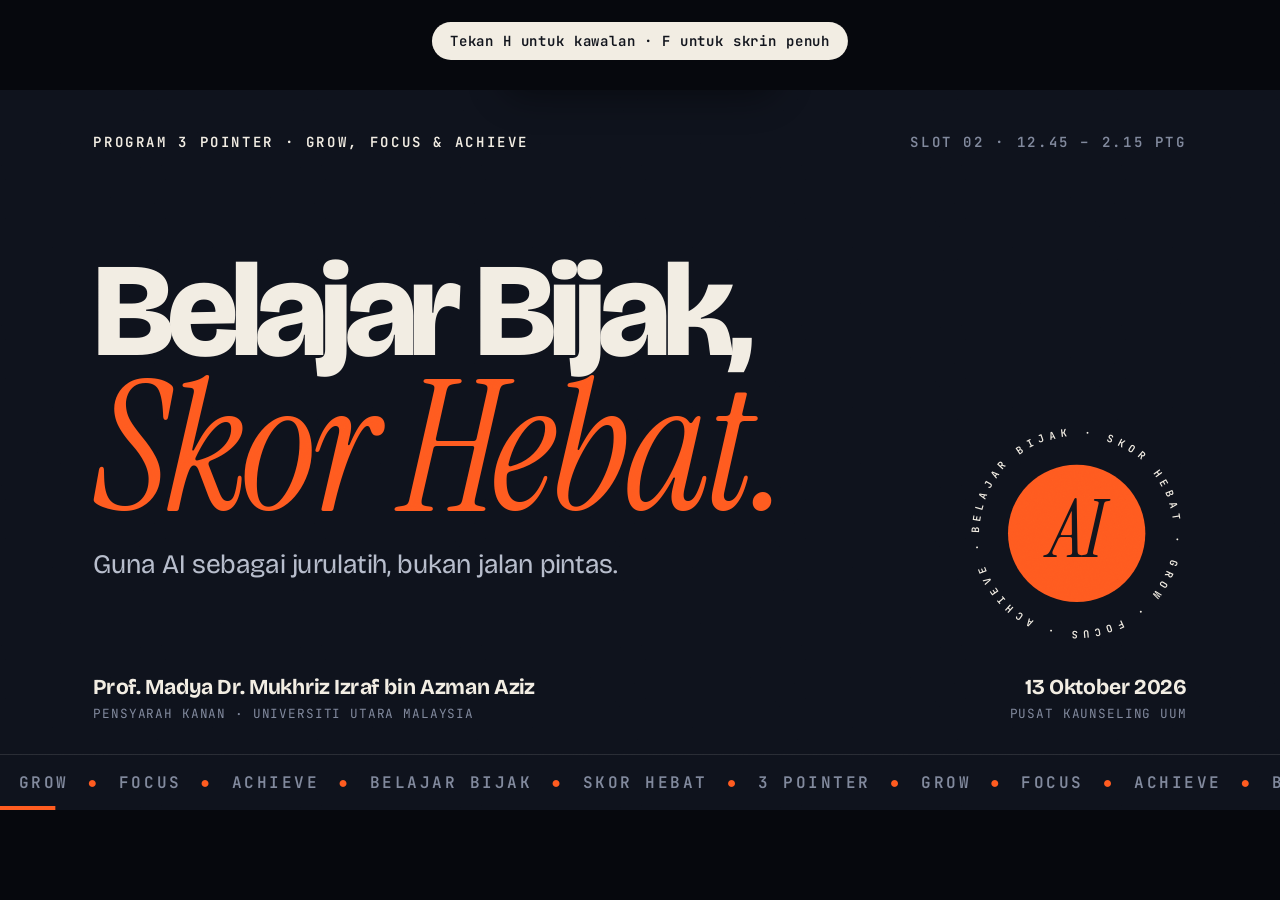
==== bersemuka/index.html @ 109730a4 "Add Slot 2 presentation: face-to-face and online versions Belajar Bijak, Skor Hebat! (Program 3 Poin" ====
<!doctype html>
<html lang="ms">
<head>
<meta charset="utf-8">
<meta name="viewport" content="width=device-width, initial-scale=1">
<meta name="robots" content="noindex, nofollow">
<title>Belajar Bijak, Skor Hebat!</title>
<link rel="stylesheet" href="fonts/fonts.css">
<link rel="stylesheet" href="app/style.css">
</head>
<body>

<div id="stage">

<!-- ============ 01 COVER ============ -->
<section class="slide dark cover" data-title="Belajar Bijak, Skor Hebat!" data-section="Pembuka" data-chrome="off">
  <div class="cover-top label rise" style="--i:0"><span>Program 3 Pointer · Grow, Focus &amp; Achieve</span><span>Slot 02 · 12.45 – 2.15 ptg</span></div>
  <h1 class="cover-title">
    <span class="l1 rise" style="--i:1">Belajar Bijak,</span>
    <span class="l2 rise" style="--i:2">Skor Hebat.</span>
  </h1>
  <p class="cover-sub rise" style="--i:3">Guna AI sebagai jurulatih, bukan jalan pintas.</p>
  <div class="badge rise" style="--i:4">
    <svg class="ring" viewBox="0 0 330 330" aria-hidden="true"><defs><path id="ringp" d="M165,165 m-146,0 a146,146 0 1,1 292,0 a146,146 0 1,1 -292,0"/></defs><text><textPath href="#ringp" textLength="905" lengthAdjust="spacing">BELAJAR BIJAK · SKOR HEBAT · GROW · FOCUS · ACHIEVE ·</textPath></text></svg>
    <div class="core"><span>AI</span></div>
  </div>
  <div class="cover-foot rise" style="--i:5">
    <div><b>Prof. Madya Dr. Mukhriz Izraf bin Azman Aziz</b><span>Pensyarah Kanan · Universiti Utara Malaysia</span></div>
    <div class="right"><b>13 Oktober 2026</b><span>Pusat Kaunseling UUM</span></div>
  </div>
  <div class="marquee"><div class="track">
    <span>GROW</span><span class="o">●</span><span>FOCUS</span><span class="o">●</span><span>ACHIEVE</span><span class="o">●</span><span>BELAJAR BIJAK</span><span class="o">●</span><span>SKOR HEBAT</span><span class="o">●</span><span>3 POINTER</span><span class="o">●</span>
    <span>GROW</span><span class="o">●</span><span>FOCUS</span><span class="o">●</span><span>ACHIEVE</span><span class="o">●</span><span>BELAJAR BIJAK</span><span class="o">●</span><span>SKOR HEBAT</span><span class="o">●</span><span>3 POINTER</span><span class="o">●</span>
  </div></div>
  <aside class="notes">[2 minit · 12.45] Salam dan selamat petang. Akui waktunya: "Saya tahu ini slot paling mengantuk selepas makan. Jadi ini bukan ceramah sehala. Anda akan undi, bangun, berbincang dan bertanding." Perkenalkan diri secara ringkas. Matlamat: keluar dari dewan dengan 5 strategi yang boleh digunakan malam ini juga untuk menuju 3 pointer. Bahagikan dewan kepada 4 zon pasukan sekarang (Kiri Depan, Kanan Depan, Kiri Belakang, Kanan Belakang) untuk kuiz di hujung sesi.</aside>
</section>

<!-- ============ 02 POLL ============ -->
<section class="slide signal poll" data-title="Undian: kekerapan guna AI" data-section="Pembuka" data-widget="poll">
  <div class="head rise" style="--i:0"><span class="label tag">Aktiviti 01 · Undian tangan</span><button class="btn" data-timer="120"><svg viewBox="0 0 24 24" fill="none" stroke="currentColor" stroke-width="2.2" stroke-linecap="round"><circle cx="12" cy="13" r="8"/><path d="M12 9v4l2.5 2.5M9 2h6"/></svg>2:00</button></div>
  <h2 class="h-m q rise" style="--i:1">Minggu lepas, berapa kerap anda guna AI untuk <em>belajar</em>?</h2>
  <div class="poll-rows">
    <button class="poll-row rise" style="--i:2"><span class="pl">A</span><span class="ptx">Tak pernah</span><span class="pbar"><i></i></span><span class="pc"><b>0</b><small>–</small></span></button>
    <button class="poll-row rise" style="--i:3"><span class="pl">B</span><span class="ptx">1 hingga 2 kali</span><span class="pbar"><i></i></span><span class="pc"><b>0</b><small>–</small></span></button>
    <button class="poll-row rise" style="--i:4"><span class="pl">C</span><span class="ptx">Hampir setiap hari</span><span class="pbar"><i></i></span><span class="pc"><b>0</b><small>–</small></span></button>
    <button class="poll-row rise" style="--i:5"><span class="pl">D</span><span class="ptx">Tak boleh hidup tanpanya</span><span class="pbar"><i></i></span><span class="pc"><b>0</b><small>–</small></span></button>
  </div>
  <div class="poll-foot rise" style="--i:6"><span class="label">Klik atau tekan 1–4 untuk kira · Shift = tolak · Jumlah <span class="poll-total">0</span></span><span class="label">Bangun jika jawapan anda C atau D</span></div>
  <aside class="notes">[4 minit] Tenaga selepas makan: minta semua yang jawab C atau D BANGUN dahulu. Kemudian minta angkat tangan untuk setiap pilihan; kira anggaran tangan dan tekan 1, 2, 3 atau 4 berulang kali (atau klik baris). Shift + nombor untuk tolak. Komen: "Majoriti kita sudah guna AI. Jadi soalannya bukan 'patut guna atau tidak', tetapi 'guna untuk apa dan bagaimana'." Jika ada yang jawab A: "Bagus, hari ini anda akan mula dengan cara yang betul."</aside>
</section>

<!-- ============ 03 WORD CLOUD ============ -->
<section class="slide dark" data-title="Awan kata: apa yang kita minta AI buat" data-section="Pembuka" data-widget="cloud">
  <div class="head rise" style="--i:0"><span class="label tag">Aktiviti 02 · Awan kata</span><button class="btn" data-timer="120"><svg viewBox="0 0 24 24" fill="none" stroke="currentColor" stroke-width="2.2" stroke-linecap="round"><circle cx="12" cy="13" r="8"/><path d="M12 9v4l2.5 2.5M9 2h6"/></svg>2:00</button></div>
  <h2 class="h-m rise" style="--i:1;margin-top:30px">Jujur sikit: apa yang paling kerap anda minta AI <em>buat</em>?</h2>
  <div class="cloud-wrap rise" style="--i:2">
    <div class="cloud"></div>
    <div class="cloud-bar">
      <input class="cloud-in" type="text" placeholder="Taip jawapan pelajar, tekan Enter…" autocomplete="off" spellcheck="false">
      <div class="chips"><button class="chip">siapkan assignment</button><button class="chip">terangkan konsep</button><button class="chip">ringkaskan nota</button><button class="chip">semak grammar</button><button class="chip">soalan latihan</button><button class="chip">terjemah</button><button class="chip">idea tajuk</button></div>
    </div>
  </div>
  <aside class="notes">[3 minit] Minta pelajar jerit jawapan, atau tanya 6 hingga 8 orang secara rawak (tekan W untuk pemilih kerusi rawak). Taip setiap jawapan dan tekan Enter; jawapan sama akan membesar. Klik butang cip untuk jawapan biasa. Bila awan sudah penuh, cari dua perkataan: satu "belajar" (terangkan konsep, soalan latihan) dan satu "jalan pintas" (siapkan assignment). Tanya: "Yang mana satu buat anda lebih pandai minggu depan?"</aside>
</section>

<!-- ============ 04 DILEMMA ============ -->
<section class="slide light" data-title="Dilema: tutor atau tongkat" data-section="Pembuka">
  <div class="dil">
    <div class="side rise" style="--i:0"><span class="label">AI boleh jadi</span><h2>Tutor peribadi <em>24 jam</em> anda</h2></div>
    <div class="dil-or rise" style="--i:1">atau</div>
    <div class="side right" data-step="1"><span class="label">…atau</span><h2>Tongkat yang <em>melemahkan</em> kaki anda</h2></div>
  </div>
  <div class="dil-foot" data-step="2"><p>Bezanya bukan pada alat. Bezanya pada <em>cara</em> anda menggunakannya.</p><span class="label dim">Tekan → </span></div>
  <aside class="notes">[2 minit] Baca kiri, berhenti, kemudian dedahkan kanan. Analogi: tongkat membantu orang yang cedera berjalan, tetapi orang sihat yang guna tongkat setiap hari akan lemah ototnya. AI sama: guna untuk membantu otak berfikir, bukan menggantikan otak. Dedahkan baris bawah: hari ini kita belajar cara guna AI yang membina otot otak.</aside>
</section>

<!-- ============ 05 ILLUSION ============ -->
<section class="slide light" data-title="Ilusi faham" data-section="Kenapa penting">
  <span class="label rise" style="--i:0;color:var(--signal-deep)">Kenapa ia penting</span>
  <h2 class="h-m rise" style="--i:1;margin-top:18px">Ilusi faham: <em>rasa</em> pandai, markah tak naik.</h2>
  <div class="ilu">
    <div class="chart rise" style="--i:2">
      <svg viewBox="0 0 980 500" aria-label="Ilustrasi konsep: rasa faham kekal tinggi, ingatan selepas membaca jatuh, ingatan selepas uji diri lebih kekal">
        <path d="M70,20 V430 H960" fill="none" stroke="#7E838F" stroke-width="2"/>
        <path d="M70,98 C300,79 620,89 950,84" fill="none" stroke="#D9450E" stroke-width="5" stroke-dasharray="16 12" stroke-linecap="round"/>
        <path class="draw" data-step="1" data-keep pathLength="1" d="M70,105 C190,295 420,375 950,404" fill="none" stroke="#12151D" stroke-width="7" stroke-linecap="round"/>
        <path class="draw" data-step="3" data-keep pathLength="1" d="M70,105 C260,170 560,204 950,218" fill="none" stroke="#3553E0" stroke-width="7" stroke-linecap="round"/>
      </svg>
      <span class="axis" style="left:86px;top:-4px">Tahap</span>
      <span class="axis" style="right:20px;top:446px">Masa selepas belajar →</span>
      <span class="cl" style="left:620px;top:38px;color:#D9450E">Rasa faham</span>
      <span class="cl" data-step="1" style="left:590px;top:296px;color:#12151D">Ingatan · baca jawapan sahaja</span>
      <span class="cl" data-step="3" style="left:640px;top:166px;color:#3553E0">Ingatan · uji diri</span>
      <span class="cap" style="top:446px;bottom:auto">Ilustrasi konsep, bukan data sebenar</span>
    </div>
    <div class="pts">
      <div class="pt" data-step="1"><span class="n">01</span><div><h3>Lancar bukan faham</h3><p>Jawapan AI yang lancar membuat otak rasa sudah faham, walhal ia tidak bekerja.</p></div></div>
      <div class="pt" data-step="2"><span class="n">02</span><div><h3>Usaha bina ingatan</h3><p>Kesukaran yang "baik" semasa belajar menguatkan ingatan jangka panjang. <i>Bjork &amp; Bjork, 2011</i></p></div></div>
      <div class="pt" data-step="3"><span class="n">03</span><div><h3>Uji diri menang</h3><p>Cuba mengingat semula lebih berkesan daripada membaca nota berulang kali. <i>Roediger &amp; Karpicke, 2006</i></p></div></div>
    </div>
  </div>
  <aside class="notes">[5 minit] Tanya: "Siapa pernah baca jawapan ChatGPT, rasa faham sangat, tapi bila exam terus blank?" Itulah ilusi faham. Garis putus-putus oren = rasa faham, kekal tinggi. Langkah 1: garis hitam = apa yang sebenarnya diingat bila kita hanya membaca, jatuh cepat. Langkah 2: Bjork menamakannya desirable difficulties: belajar yang sedikit susah itulah yang melekat. Langkah 3: garis biru = kajian testing effect oleh Roediger dan Karpicke; pelajar yang menguji diri mengingat lebih banyak dalam jangka panjang. Tekankan: graf ini ilustrasi konsep, bukan data. Mesej: AI paling berguna bila ia MEMAKSA anda berfikir.</aside>
</section>

<!-- ============ 06 SUBSTITUTE VS COACH ============ -->
<section class="slide sand" data-title="Pengganti atau jurulatih" data-section="Kenapa penting">
  <span class="label rise" style="--i:0;color:var(--signal-deep)">Dua cara guna alat yang sama</span>
  <h2 class="h-m rise" style="--i:1;margin-top:18px">Pengganti <em>atau</em> jurulatih?</h2>
  <div class="vs">
    <div class="vh rise" style="--i:2"></div>
    <div class="vh bad rise" style="--i:2"><svg viewBox="0 0 24 24" fill="none" stroke="currentColor" stroke-width="2.4" stroke-linecap="round"><circle cx="12" cy="12" r="9.5"/><path d="M8.5 8.5l7 7M15.5 8.5l-7 7"/></svg>AI sebagai pengganti</div>
    <div class="vh good-col rise" style="--i:3"><svg viewBox="0 0 24 24" fill="none" stroke="#D9450E" stroke-width="2.4" stroke-linecap="round" stroke-linejoin="round"><circle cx="12" cy="12" r="9.5"/><path d="M7.5 12.5l3 3 6-6.5"/></svg>AI sebagai jurulatih</div>

    <div class="sit" data-step="1">Assignment</div><div class="bad-c" data-step="1">Minta AI tulis esei, terus hantar</div><div class="good-c good-col" data-step="1">Tulis draf sendiri, minta AI kritik</div>
    <div class="sit" data-step="2">Konsep susah</div><div class="bad-c" data-step="2">Salin penerangan AI ke dalam nota</div><div class="good-c good-col" data-step="2">Terangkan semula dengan ayat sendiri</div>
    <div class="sit" data-step="3">Nota kuliah</div><div class="bad-c" data-step="3">Baca ringkasan AI sahaja</div><div class="good-c good-col" data-step="3">Ringkas sendiri, AI cari yang tertinggal</div>
    <div class="sit" data-step="4">Ulang kaji</div><div class="bad-c" data-step="4">Hafal jawapan contoh</div><div class="good-c good-col" data-step="4">Minta AI buat kuiz, kemudian uji diri</div>
    <div class="sit res" data-step="5">Hasil</div><div class="bad-c res" data-step="5">Siap cepat, lupa cepat</div><div class="good-c res" data-step="5"><span>Faham, ingat, <em>skor.</em></span></div>
  </div>
  <aside class="notes">[4 minit] Dedahkan baris demi baris. Tekankan: alat yang sama digunakan di kedua-dua belah; yang berbeza ialah SIAPA yang berfikir. Selepas baris Hasil, tanya: "Hari ini, anda lebih banyak di sebelah mana?" Minta angkat tangan kiri (pengganti) atau kanan (jurulatih). Bila ramai angkat kiri, jangan menghukum: "Tak apa, sebab itu kita ada di sini."</aside>
</section>

<!-- ============ 07 MYTHS ============ -->
<section class="slide signal" data-title="Betul atau salah" data-section="Kenapa penting">
  <div class="head rise" style="--i:0"><span class="label tag">Aktiviti 03 · Ibu jari ke atas atau ke bawah</span><span class="label dim">Klik kad atau tekan → untuk dedah</span></div>
  <h2 class="h-m rise" style="--i:1;margin-top:28px">Betul atau <em>salah?</em></h2>
  <div class="flips">
    <div class="flip rise" style="--i:2" data-step="1" data-keep><div class="flip-in">
      <div class="face front"><span class="label">Kenyataan 01</span><p class="st">"Jawapan AI sentiasa tepat."</p><span class="hint label">↻ Undi dulu</span></div>
      <div class="face back"><span class="label" style="color:var(--mist2)">Kenyataan 01</span><div><p class="verdict no">SALAH</p></div><p class="why">AI menjana teks ikut corak. Ia boleh "berhalusinasi", termasuk mereka tajuk jurnal yang tidak wujud.</p></div>
    </div></div>
    <div class="flip rise" style="--i:3" data-step="2" data-keep><div class="flip-in">
      <div class="face front"><span class="label">Kenyataan 02</span><p class="st">"Guna AI dalam assignment sama dengan menipu."</p><span class="hint label">↻ Undi dulu</span></div>
      <div class="face back"><span class="label" style="color:var(--mist2)">Kenyataan 02</span><div><p class="verdict dep">BERGANTUNG</p></div><p class="why">Ikut polisi kursus dan pensyarah. Ada yang benarkan untuk sumbang saran, ada yang larang sepenuhnya.</p></div>
    </div></div>
    <div class="flip rise" style="--i:4" data-step="3" data-keep><div class="flip-in">
      <div class="face front"><span class="label">Kenyataan 03</span><p class="st">"AI boleh bantu saya belajar lebih cepat."</p><span class="hint label">↻ Undi dulu</span></div>
      <div class="face back"><span class="label" style="color:var(--mist2)">Kenyataan 03</span><div><p class="verdict yes">BETUL</p></div><p class="why">Dengan satu syarat: anda yang masih buat kerja berfikir. Itulah kerangka BIJAK.</p></div>
    </div></div>
  </div>
  <aside class="notes">[5 minit] Untuk setiap kad: baca kenyataan, minta semua tunjuk ibu jari ke atas (betul) atau ke bawah (salah), kemudian tekan → atau klik kad untuk terbalikkan. 1) SALAH: AI boleh mereka fakta dan rujukan. 2) BERGANTUNG: baca garis panduan kursus; tak pasti, tanya pensyarah. 3) BETUL dengan syarat: anda masih yang berfikir. Kad ketiga menjadi jambatan ke kerangka BIJAK.</aside>
</section>

<!-- ============ 08 BIJAK ============ -->
<section class="slide dark" data-title="Kerangka BIJAK" data-section="Kerangka BIJAK">
  <span class="label rise" style="--i:0;color:var(--signal)">Kerangka · 5 strategi</span>
  <h2 class="h-m rise" style="--i:1;margin-top:18px">Lima strategi <em>BIJAK</em> guna AI untuk belajar.</h2>
  <div class="bj">
    <button class="bj-col rise" style="--i:2" data-goto="b"><span class="bj-n">01</span><span class="bj-l">B</span><span class="bj-name">Bina Faham</span><span class="bj-d">AI terangkan, anda terangkan semula</span></button>
    <button class="bj-col rise" style="--i:3" data-goto="i"><span class="bj-n">02</span><span class="bj-l">I</span><span class="bj-name">Imbas Kembali</span><span class="bj-d">AI uji anda dengan soalan dan kad imbas</span></button>
    <button class="bj-col rise" style="--i:4" data-goto="j"><span class="bj-n">03</span><span class="bj-l">J</span><span class="bj-name">Jadual &amp; Fokus</span><span class="bj-d">AI bantu rancang masa ulang kaji</span></button>
    <button class="bj-col rise" style="--i:5" data-goto="a"><span class="bj-n">04</span><span class="bj-l">A</span><span class="bj-name">Analisis &amp; Semak</span><span class="bj-d">AI jadi pengkritik, anda jadi penulis</span></button>
    <button class="bj-col rise" style="--i:6" data-goto="k"><span class="bj-n">05</span><span class="bj-l">K</span><span class="bj-name">Kekal Jujur</span><span class="bj-d">Integriti, privasi dan semak fakta</span></button>
  </div>
  <aside class="notes">[2 minit] Ini peta untuk 25 minit seterusnya. Minta dewan sebut kuat-kuat bersama: "B, I, J, A, K!" Setiap huruf ada satu prompt contoh yang boleh terus disalin dan satu aktiviti "cuba sekarang". Galakkan mereka ambil gambar slaid prompt. Klik mana-mana huruf untuk lompat terus ke strategi itu.</aside>
</section>

<!-- ============ 09 B ============ -->
<section class="slide light" id="b" data-title="B · Bina Faham" data-section="Kerangka BIJAK">
  <div class="strat">
    <div class="left">
      <span class="label rise" style="--i:0;color:var(--signal-deep)">Strategi 01 / 05</span>
      <div class="giant rise" style="--i:1">B</div>
      <div class="dots rise" style="--i:2"><span class="on">B</span><span>I</span><span>J</span><span>A</span><span>K</span></div>
    </div>
    <div class="right">
      <h2 class="rise" style="--i:2">Bina faham dengan teknik <em>Feynman</em>.</h2>
      <p class="lead rise" style="--i:3">Jangan berhenti pada penerangan AI. Terangkan semula dengan ayat sendiri, kemudian biar AI cari lubang dalam kefahaman anda.</p>
      <div class="prompt rise" style="--i:4">
        <div class="prompt-head"><span class="label">Prompt contoh</span><button class="btn copy"><svg viewBox="0 0 24 24" fill="none" stroke="currentColor" stroke-width="2"><rect x="8" y="8" width="12" height="12" rx="2"/><path d="M16 8V5a1 1 0 0 0-1-1H5a1 1 0 0 0-1 1v10a1 1 0 0 0 1 1h3"/></svg>Salin</button></div>
        <p class="prompt-text">Terangkan konsep <mark>[keanjalan harga]</mark> seperti saya pelajar tahun satu. Guna satu contoh dari kehidupan pelajar universiti. Kemudian tanya saya 3 soalan untuk semak kefahaman. Jangan beri jawapan sehingga saya cuba dahulu.</p>
      </div>
      <div class="try rise" style="--i:5"><span class="label">Cuba sekarang</span><p>Terangkan topik paling susah semester ini kepada rakan sebelah dalam 60 saat.</p><button class="btn" data-timer="60"><svg viewBox="0 0 24 24" fill="none" stroke="currentColor" stroke-width="2.2" stroke-linecap="round"><circle cx="12" cy="13" r="8"/><path d="M12 9v4l2.5 2.5M9 2h6"/></svg>1:00</button></div>
    </div>
  </div>
  <aside class="notes">[5 minit] Richard Feynman, ahli fizik pemenang Nobel, terkenal kerana boleh menerangkan idea sukar dengan bahasa mudah. Prinsipnya: jika anda tak boleh terangkan dengan mudah, anda belum faham. Perhatikan ayat terakhir prompt: "Jangan beri jawapan sehingga saya cuba dahulu." Ayat inilah yang menukar AI daripada pemberi jawapan kepada jurulatih. Aktiviti: tekan butang 1:00, setiap orang terangkan kepada rakan, kemudian tukar (tekan sekali lagi). Tanya seorang dua: "Bahagian mana anda tersekat?" Itulah bahagian yang perlu dibawa kepada AI.</aside>
</section>

<!-- ============ 10 I ============ -->
<section class="slide light" id="i" data-title="I · Imbas Kembali" data-section="Kerangka BIJAK">
  <div class="strat">
    <div class="left">
      <span class="label rise" style="--i:0;color:var(--signal-deep)">Strategi 02 / 05</span>
      <div class="giant rise" style="--i:1;padding-left:40px">I</div>
      <div class="dots rise" style="--i:2"><span>B</span><span class="on">I</span><span>J</span><span>A</span><span>K</span></div>
    </div>
    <div class="right">
      <h2 class="rise" style="--i:2">Uji diri, jangan sekadar <em>baca semula</em>.</h2>
      <p class="lead rise" style="--i:3">Mengingat semula menguatkan ingatan lebih daripada membaca berulang kali. Jadikan AI mesin soalan peribadi anda.</p>
      <div class="prompt rise" style="--i:4">
        <div class="prompt-head"><span class="label">Prompt contoh</span><button class="btn copy"><svg viewBox="0 0 24 24" fill="none" stroke="currentColor" stroke-width="2"><rect x="8" y="8" width="12" height="12" rx="2"/><path d="M16 8V5a1 1 0 0 0-1-1H5a1 1 0 0 0-1 1v10a1 1 0 0 0 1 1h3"/></svg>Salin</button></div>
        <p class="prompt-text">Berdasarkan nota kuliah saya di bawah, bina 10 soalan: 5 aneka pilihan, 3 jawapan pendek dan 2 soalan aplikasi. Tanya satu demi satu. Tunggu jawapan saya, kemudian beri maklum balas. <mark>[tampal nota]</mark></p>
      </div>
      <div class="try rise" style="--i:5"><span class="label">Cuba malam ini</span><p>Tukar nota kuliah minggu ini kepada 10 kad imbas. Uji diri esok, bukan malam ini.</p><span></span></div>
    </div>
  </div>
  <aside class="notes">[5 minit] Kembali kepada testing effect tadi. Kebanyakan pelajar ulang kaji dengan membaca dan highlight; rasa produktif tetapi kurang berkesan. Kuncinya "tanya satu demi satu, tunggu jawapan saya": jika semua soalan dan jawapan keluar sekali gus, pelajar akan terus baca jawapan. Tambahan: minta AI fokus semula pada soalan yang anda salah, dan ulang kuiz yang sama selepas 3 hari. NotebookLM atau Quizlet juga boleh menjana kad imbas daripada nota sendiri.</aside>
</section>

<!-- ============ 11 J ============ -->
<section class="slide light" id="j" data-title="J · Jadual & Fokus" data-section="Kerangka BIJAK">
  <div class="strat">
    <div class="left">
      <span class="label rise" style="--i:0;color:var(--signal-deep)">Strategi 03 / 05</span>
      <div class="giant rise" style="--i:1">J</div>
      <div class="dots rise" style="--i:2"><span>B</span><span>I</span><span class="on">J</span><span>A</span><span>K</span></div>
    </div>
    <div class="right">
      <h2 class="rise" style="--i:2">Rancang ulang kaji <em>berjarak</em>.</h2>
      <p class="lead rise" style="--i:3">Sedikit tetapi kerap mengalahkan "study last minute". AI boleh menyusun jadual yang realistik untuk anda.</p>
      <div class="prompt rise" style="--i:4">
        <div class="prompt-head"><span class="label">Prompt contoh</span><button class="btn copy"><svg viewBox="0 0 24 24" fill="none" stroke="currentColor" stroke-width="2"><rect x="8" y="8" width="12" height="12" rx="2"/><path d="M16 8V5a1 1 0 0 0-1-1H5a1 1 0 0 0-1 1v10a1 1 0 0 0 1 1h3"/></svg>Salin</button></div>
        <p class="prompt-text">Saya ada 4 subjek: <mark>[A, B, C, D]</mark>. Peperiksaan akhir bermula <mark>[tarikh]</mark>. Saya boleh belajar 3 jam sehari kecuali Jumaat. Bina jadual ulang kaji berjarak dengan sesi 25 minit. Beri lebih masa kepada subjek paling lemah saya: <mark>[B]</mark>.</p>
      </div>
      <div class="try rise" style="--i:5"><span class="label">Mod fokus</span><p>Telefon jauh. 25 minit kerja, 5 minit rehat. AI merancang, anda yang bertindak.</p><span></span></div>
    </div>
  </div>
  <aside class="notes">[4 minit] Kaitkan dengan tema program: FOCUS. Spaced repetition: ulang topik yang sama pada selang yang makin panjang (hari 1, hari 3, hari 7). Teknik Pomodoro: 25 minit fokus penuh, 5 minit rehat. Amaran: jadual cantik daripada AI tak bermakna apa-apa jika tidak diikuti. Minta pelajar fikir satu "pencuri fokus" terbesar mereka (TikTok, Instagram, game) dan cara menjauhkannya. Sebut bahawa Slot 3 akan pergi lebih dalam tentang persediaan peperiksaan akhir.</aside>
</section>

<!-- ============ 12 A ============ -->
<section class="slide light" id="a" data-title="A · Analisis & Semak" data-section="Kerangka BIJAK">
  <div class="strat">
    <div class="left">
      <span class="label rise" style="--i:0;color:var(--signal-deep)">Strategi 04 / 05</span>
      <div class="giant rise" style="--i:1">A</div>
      <div class="dots rise" style="--i:2"><span>B</span><span>I</span><span>J</span><span class="on">A</span><span>K</span></div>
    </div>
    <div class="right">
      <h2 class="rise" style="--i:2">AI sebagai pengkritik, <em>bukan</em> penulis.</h2>
      <p class="lead rise" style="--i:3">Tulis draf sendiri dahulu. Kemudian minta AI menilai hujah, struktur dan bahasa berdasarkan rubrik pensyarah.</p>
      <div class="prompt rise" style="--i:4">
        <div class="prompt-head"><span class="label">Prompt contoh</span><button class="btn copy"><svg viewBox="0 0 24 24" fill="none" stroke="currentColor" stroke-width="2"><rect x="8" y="8" width="12" height="12" rx="2"/><path d="M16 8V5a1 1 0 0 0-1-1H5a1 1 0 0 0-1 1v10a1 1 0 0 0 1 1h3"/></svg>Salin</button></div>
        <p class="prompt-text">Anda pensyarah yang tegas. Nilai draf perenggan saya berdasarkan rubrik ini: <mark>[tampal rubrik]</mark>. Senaraikan 3 kelemahan utama dan cara memperbaikinya. Jangan tulis semula perenggan saya.</p>
      </div>
      <div class="try rise" style="--i:5"><span class="label">Wajib</span><p>Semak setiap fakta dan rujukan dengan sumber asal: buku teks, jurnal, pangkalan data perpustakaan.</p><span></span></div>
    </div>
  </div>
  <aside class="notes">[5 minit] Strategi paling berkuasa untuk assignment. Draf pertama mesti datang dari otak anda; itulah yang dinilai pensyarah. AI kemudian menjadi "pensyarah percubaan" sebelum hantar. Perhatikan "Jangan tulis semula perenggan saya": anda yang membaiki, jadi anda yang belajar. Bahagian wajib: AI kerap mereka rujukan yang kelihatan sah tetapi tidak wujud. Semak di Google Scholar atau pangkalan data perpustakaan universiti. Tak jumpa? Jangan guna.</aside>
</section>

<!-- ============ 13 K ============ -->
<section class="slide light" id="k" data-title="K · Kekal Jujur" data-section="Kerangka BIJAK">
  <div class="strat">
    <div class="left">
      <span class="label rise" style="--i:0;color:var(--signal-deep)">Strategi 05 / 05</span>
      <div class="giant rise" style="--i:1">K</div>
      <div class="dots rise" style="--i:2"><span>B</span><span>I</span><span>J</span><span>A</span><span class="on">K</span></div>
    </div>
    <div class="right">
      <h2 class="rise" style="--i:2">Integriti dahulu, <em>markah</em> kemudian.</h2>
      <p class="lead rise" style="--i:3">Ikut garis panduan AI setiap kursus. Jika dibenarkan, isytiharkan cara anda menggunakannya. Hasil akhir mesti hasil fikiran anda.</p>
      <div class="prompt rise" style="--i:4">
        <div class="prompt-head"><span class="label">Contoh pengisytiharan</span><button class="btn copy"><svg viewBox="0 0 24 24" fill="none" stroke="currentColor" stroke-width="2"><rect x="8" y="8" width="12" height="12" rx="2"/><path d="M16 8V5a1 1 0 0 0-1-1H5a1 1 0 0 0-1 1v10a1 1 0 0 0 1 1h3"/></svg>Salin</button></div>
        <p class="prompt-text">Saya menggunakan <mark>[nama alat AI]</mark> untuk menjana soalan latihan dan menyemak tatabahasa. Semua idea, analisis dan hujah dalam tugasan ini adalah hasil kerja saya sendiri.</p>
      </div>
      <div class="try rise" style="--i:5"><span class="label">Jangan</span><p>Muat naik data peribadi atau sulit. Hantar rujukan yang anda belum baca sendiri.</p><span></span></div>
    </div>
  </div>
  <aside class="notes">[4 minit] Nada: melindungi, bukan menakutkan. Salah guna AI boleh membawa markah sifar atau tindakan tatatertib, yang menjatuhkan CGPA lebih teruk daripada markah rendah. [Sebut garis panduan AI rasmi universiti jika ada, atau minta pelajar semak dengan fakulti masing-masing.] Jangan tampal nombor matrik, IC, data responden kajian atau soalan peperiksaan ke dalam alat AI awam. Rujukan palsu mudah dikesan pensyarah.</aside>
</section>

<!-- ============ 14 RECIPE ============ -->
<section class="slide dark" data-title="Resipi prompt" data-section="Kemahiran prompt" data-widget="recipe">
  <span class="label rise" style="--i:0;color:var(--signal)">Kemahiran prompt · tekan → untuk bina</span>
  <h2 class="h-m rise" style="--i:1;margin-top:18px">Resipi prompt: <em>4 bahan</em> wajib.</h2>
  <div class="rcp">
    <div class="ings rise" style="--i:2">
      <div class="ing c-signal" data-step="1" data-keep><span class="dot">1</span><div><h3>Peranan</h3><p>Siapa AI?</p></div></div>
      <div class="ing c-sun" data-step="2" data-keep><span class="dot">2</span><div><h3>Tugas</h3><p>Apa yang perlu dibuat?</p></div></div>
      <div class="ing c-blue" data-step="3" data-keep><span class="dot">3</span><div><h3>Konteks</h3><p>Siapa anda, apa tahap anda?</p></div></div>
      <div class="ing c-mint" data-step="4" data-keep><span class="dot">4</span><div><h3>Format</h3><p>Bagaimana rupa jawapan?</p></div></div>
      <div class="ing" style="--c:var(--paper)" data-step="5" data-keep><span class="dot">+</span><div><h3>Ayat ajaib</h3><p>Biar AI tanya anda dahulu</p></div></div>
    </div>
    <div class="rcp-card rise" style="--i:3">
      <span class="label">Sebelum</span>
      <p class="before">terangkan ujian-t</p>
      <span class="label">Selepas</span>
      <p class="after"><span class="ph">Prompt yang mantap akan terbina di sini…</span><span class="seg c-signal" data-step="1" data-keep>Anda tutor statistik yang sabar. </span><span class="seg c-sun" data-step="2" data-keep>Terangkan ujian-t dan beri 3 soalan latihan. </span><span class="seg c-blue" data-step="3" data-keep>Saya pelajar tahun 2 yang lemah dalam matematik. </span><span class="seg c-mint" data-step="4" data-keep>Guna jadual ringkas dan contoh langkah demi langkah. </span><span class="seg" style="--c:var(--paper)" data-step="5" data-keep>Tanya saya soalan dahulu jika maklumat tidak cukup.</span></p>
      <div class="meter-row"><span class="label">Kualiti</span><div class="meter"><i></i></div><span class="meter-label">Lemah</span></div>
    </div>
  </div>
  <aside class="notes">[4 minit] Mula dengan prompt "Sebelum": terangkan ujian-t. Tanya: "Jawapan macam mana yang anda jangka?" (umum, panjang, tak kena tahap). Tekan → untuk tambah setiap bahan; meter kualiti naik. Bila lengkap, baca seluruh prompt kuat-kuat supaya dewan dengar perbezaannya. Ayat ajaib membuat AI menemu bual anda dahulu, jadi jawapannya lebih tepat. Terus ke Prompt Battle.</aside>
</section>

<!-- ============ 15 BATTLE ============ -->
<section class="slide signal" data-title="Prompt Battle" data-section="Kemahiran prompt">
  <div class="head rise" style="--i:0"><span class="label tag">Aktiviti 04 · Berpasangan</span><button class="btn" data-timer="180"><svg viewBox="0 0 24 24" fill="none" stroke="currentColor" stroke-width="2.2" stroke-linecap="round"><circle cx="12" cy="13" r="8"/><path d="M12 9v4l2.5 2.5M9 2h6"/></svg>3:00</button></div>
  <div class="bt">
    <div class="left">
      <h2 class="h-l rise" style="--i:1">Prompt <em>Battle!</em></h2>
      <div class="weak rise" style="--i:2"><span class="label">Prompt asal</span><p>buat esei pasal inflasi</p></div>
      <p class="body-l rise" style="--i:3">Tulis semula guna resipi <b>Peranan + Tugas + Konteks + Format</b> supaya AI membantu anda <b>belajar</b>, bukan menulis untuk anda.</p>
      <div class="rules rise" style="--i:4"><span>3 minit</span><span>Berpasangan</span><span>3 pasangan terbaik ke depan</span></div>
    </div>
    <div class="right">
      <div class="model-ghost rise" style="--i:3"><span class="label">Contoh jawapan<br>didedahkan selepas masa tamat</span></div>
      <div class="model" data-step="1">
        <span class="label">Contoh jawapan</span>
        <p>Anda tutor ekonomi. Saya pelajar tahun 1 yang perlu menulis esei 1,000 patah perkataan tentang punca inflasi di Malaysia. Bantu saya bina rangka hujah melalui soalan panduan. <mark>Jangan tulis esei untuk saya.</mark></p>
      </div>
    </div>
  </div>
  <aside class="notes">[5 minit] Tekan butang 3:00. Pasangan tulis di telefon atau kertas; yang mahu boleh terus cuba prompt mereka dalam alat AI dan bandingkan hasilnya dengan prompt asal. Bila masa tamat, panggil 3 pasangan (atau tekan W untuk pilih secara rawak) untuk baca prompt mereka. Tekan → untuk dedahkan contoh jawapan; tekankan ayat terakhir. Slaid seterusnya: meter tepukan untuk pilih juara.</aside>
</section>

<!-- ============ 16 APPLAUSE ============ -->
<section class="slide dark" data-title="Meter tepukan" data-section="Kemahiran prompt" data-widget="applause">
  <span class="label rise" style="--i:0;color:var(--signal)">Penjurian · dewan sebagai juri</span>
  <h2 class="h-m rise" style="--i:1;margin-top:18px">Meter <em>tepukan</em>: siapa juara prompt?</h2>
  <div class="ap">
    <div class="ap-col rise" style="--i:2"><input class="ap-name" value="Pasangan 1" spellcheck="false"><div class="ap-crown"><svg viewBox="0 0 24 24"><path d="M12 2l2.9 6.6 7.1.6-5.4 4.7 1.6 7L12 17.3 5.8 20.9l1.6-7L2 9.2l7.1-.6z"/></svg>JUARA</div><div class="ap-meter"><div class="ap-fill"></div></div><b class="ap-score">0</b><div class="ap-ctl"><button class="mini ap-minus">−</button><button class="btn ap-go">Ukur · 1</button><button class="mini ap-plus">+</button></div></div>
    <div class="ap-col rise" style="--i:3"><input class="ap-name" value="Pasangan 2" spellcheck="false"><div class="ap-crown"><svg viewBox="0 0 24 24"><path d="M12 2l2.9 6.6 7.1.6-5.4 4.7 1.6 7L12 17.3 5.8 20.9l1.6-7L2 9.2l7.1-.6z"/></svg>JUARA</div><div class="ap-meter"><div class="ap-fill"></div></div><b class="ap-score">0</b><div class="ap-ctl"><button class="mini ap-minus">−</button><button class="btn ap-go">Ukur · 2</button><button class="mini ap-plus">+</button></div></div>
    <div class="ap-col rise" style="--i:4"><input class="ap-name" value="Pasangan 3" spellcheck="false"><div class="ap-crown"><svg viewBox="0 0 24 24"><path d="M12 2l2.9 6.6 7.1.6-5.4 4.7 1.6 7L12 17.3 5.8 20.9l1.6-7L2 9.2l7.1-.6z"/></svg>JUARA</div><div class="ap-meter"><div class="ap-fill"></div></div><b class="ap-score">0</b><div class="ap-ctl"><button class="mini ap-minus">−</button><button class="btn ap-go">Ukur · 3</button><button class="mini ap-plus">+</button></div></div>
  </div>
  <p class="ap-status label rise" style="--i:5">Tekan 1, 2 atau 3 · dewan bertepuk selama 4 saat · mikrofon laptop mengukur</p>
  <aside class="notes">[3 minit] Klik nama untuk tukar kepada nama pasangan sebenar. Tekan 1 dan minta dewan bertepuk untuk pasangan pertama selama 4 saat; meter mengukur bunyi melalui mikrofon laptop (benarkan akses mikrofon bila diminta pada kali pertama). Ulang untuk 2 dan 3. Jika mikrofon tidak berfungsi, guna butang + dan − untuk markah manual. Juara dapat mahkota. [Pilihan: hadiah kecil.]</aside>
</section>

<!-- ============ 17 DEMO ============ -->
<section class="slide light" data-title="Demo: nota ke kuiz" data-section="Kemahiran prompt" data-widget="chat">
  <div class="demo">
    <div class="left">
      <span class="label rise" style="--i:0;color:var(--signal-deep)">Demo · tekan → untuk main</span>
      <h2 class="h-m rise" style="--i:1;font-size:64px">Nota kuliah ke kuiz dalam <em>2 minit</em>.</h2>
      <ol class="demo-steps rise" style="--i:2">
        <li><b>1</b><span>Tampal nota, minta soalan</span></li>
        <li><b>2</b><span>AI tanya satu demi satu</span></li>
        <li><b>3</b><span>Jawab tanpa lihat nota</span></li>
        <li><b>4</b><span>Belajar dari silap</span></li>
      </ol>
      <p class="body dim rise" style="--i:3">Alat: ChatGPT, Gemini, Claude, Copilot, NotebookLM. Guna yang dibenarkan kursus anda.</p>
    </div>
    <div class="chatwin rise" style="--i:2">
      <div class="chat-top"><i></i><i></i><i></i><span class="label">Pembantu AI</span><span class="label">Simulasi luar talian</span></div>
      <div class="chat-body">
        <div class="msg user" data-step="1" data-keep><span class="who">Anda</span><span class="msg-text">Ini nota kuliah saya tentang keanjalan harga permintaan. [nota ditampal] Bina 10 soalan dari mudah ke sukar. Tanya satu demi satu dan tunggu jawapan saya.</span></div>
        <div class="msg ai" data-step="2" data-keep><span class="who">Pembantu AI</span><span class="msg-text">Baik! Soalan 1 (mudah): Harga naik 10% dan kuantiti diminta turun 20%. Adakah permintaan ini anjal atau tidak anjal?</span></div>
        <div class="msg user" data-step="3" data-keep><span class="who">Anda</span><span class="msg-text">Tidak anjal.</span></div>
        <div class="msg ai ok" data-step="4" data-keep><span class="who">Pembantu AI</span><span class="msg-text">Belum tepat. Kuantiti berubah 20%, lebih besar daripada perubahan harga 10%. Keanjalan = 20 ÷ 10 = 2, jadi permintaan ini ANJAL. Petua: bandingkan peratus perubahan kuantiti dengan harga. Sedia untuk soalan 2?</span></div>
      </div>
    </div>
  </div>
  <aside class="notes">[5 minit] Ini simulasi luar talian, jadi tetap berfungsi tanpa internet. Tekan → untuk setiap mesej. Jika internet dewan baik, tukar ke pelayar dan buat demo sebenar dengan topik yang dicadangkan pelajar. Tekankan langkah 4: kesilapan bukan kegagalan; di situlah pembelajaran berlaku. Keanjalan = % perubahan kuantiti ÷ % perubahan harga; lebih daripada 1 bermaksud anjal.</aside>
</section>

<!-- ============ 18 RED FLAGS ============ -->
<section class="slide dark" data-title="5 lampu merah" data-section="Integriti">
  <span class="label rise" style="--i:0;color:var(--signal)">Hati-hati</span>
  <h2 class="h-m rise" style="--i:1;margin-top:18px">5 lampu <em>merah</em> bila guna AI.</h2>
  <div class="rf-grid">
    <div class="rf rise" style="--i:2"><span class="n">01</span><h3>Halusinasi</h3><p>Fakta dan rujukan boleh direka. Sentiasa semak sumber asal.</p></div>
    <div class="rf rise" style="--i:3"><span class="n">02</span><h3>Privasi</h3><p>Jangan tampal data peribadi, soalan peperiksaan atau maklumat sulit.</p></div>
    <div class="rf rise" style="--i:4"><span class="n">03</span><h3>Bergantung</h3><p>Tak boleh mula tanpa AI? Itu tanda otot otak makin lemah.</p></div>
    <div class="rf rise" style="--i:5"><span class="n">04</span><h3>Berat sebelah</h3><p>Jawapan AI mungkin tidak sesuai dengan konteks Malaysia.</p></div>
    <div class="rf rise" style="--i:6"><span class="n">05</span><h3>Polisi</h3><p>Setiap kursus ada peraturan berbeza. Tak pasti? Tanya pensyarah.</p></div>
    <div class="rf final rise" style="--i:7"><h3>AI pembantu.<br>Anda <em>pemandu.</em></h3></div>
  </div>
  <aside class="notes">[3 minit] Lalu dengan pantas, satu ayat setiap kad. Halusinasi: kongsi contoh pelajar yang menghantar rujukan palsu (jika ada). Bergantung: ujian mudah ialah cuba mula tugasan 10 minit pertama tanpa AI. Tutup dengan kad oren: AI ialah GPS, tetapi anda yang memegang stereng.</aside>
</section>

<!-- ============ 19 3 QUESTIONS ============ -->
<section class="slide light" data-title="Ujian 3 soalan" data-section="Integriti" data-widget="check">
  <span class="label rise" style="--i:0;color:var(--signal-deep)">Ambil gambar slaid ini</span>
  <h2 class="h-m rise" style="--i:1;margin-top:18px">Ujian 3 soalan sebelum tekan <em>Enter</em>.</h2>
  <div class="q3">
    <div class="q3-row rise" style="--i:2"><span class="n">1</span><h3>Adakah AI dibenarkan untuk tugasan ini?</h3><div class="yn"><button data-v="yes">YA</button><button data-v="no">TIDAK</button></div></div>
    <div class="q3-row rise" style="--i:3"><span class="n">2</span><h3>Adakah saya masih berfikir dan belajar?</h3><div class="yn"><button data-v="yes">YA</button><button data-v="no">TIDAK</button></div></div>
    <div class="q3-row rise" style="--i:4"><span class="n">3</span><h3>Bolehkah saya terangkan hasilnya tanpa AI?</h3><div class="yn"><button data-v="yes">YA</button><button data-v="no">TIDAK</button></div></div>
  </div>
  <p class="q3-verdict rise" style="--i:5" data-v="wait">Jawab ketiga-tiga soalan dengan jujur.</p>
  <aside class="notes">[3 minit] Bawa satu senario: "Esok assignment due, anda nak minta AI tulis pengenalan." Tanya dewan setiap soalan dan klik YA atau TIDAK ikut jawapan majoriti. Satu TIDAK sudah cukup untuk berhenti. Kemudian cuba senario kedua: "Minta AI buat kuiz dari nota sendiri" (tiga kali YA). Soalan 3 paling penting: jika pensyarah tanya dalam viva atau pembentangan, anda mesti boleh terangkan kerja sendiri.</aside>
</section>

<!-- ============ 20 ROUTINE ============ -->
<section class="slide sand" data-title="Rutin mingguan" data-section="Pelan tindakan" data-widget="timeline">
  <span class="label rise" style="--i:0;color:var(--signal-deep)">Pelan tindakan</span>
  <h2 class="h-m rise" style="--i:1;margin-top:18px">Rutin mingguan pelajar <em>BIJAK</em>.</h2>
  <div class="tl">
    <div class="tl-line"><i></i></div>
    <div class="tl-node" data-step="1" data-keep><span class="dot">01</span><span class="label">5 minit</span><h3>Sebelum kuliah</h3><p>Minta AI beri gambaran awal topik dan 3 soalan untuk difikirkan.</p><div class="ltr"><span>B</span></div></div>
    <div class="tl-node" data-step="2" data-keep><span class="dot">02</span><span class="label">Hari yang sama</span><h3>Selepas kuliah</h3><p>Ringkas nota sendiri. Minta AI kenal pasti apa yang tertinggal.</p><div class="ltr"><span>B</span><span>A</span></div></div>
    <div class="tl-node" data-step="3" data-keep><span class="dot">03</span><span class="label">Setiap minggu</span><h3>Hujung minggu</h3><p>Kuiz kendiri dari nota minggu ini. Ulang topik yang lemah.</p><div class="ltr"><span>I</span><span>J</span></div></div>
    <div class="tl-node" data-step="4" data-keep><span class="dot">04</span><span class="label">Musim exam</span><h3>Minggu peperiksaan</h3><p>Jawab soalan tahun lepas sendiri. Minta AI nilai ikut skema.</p><div class="ltr"><span>I</span><span>A</span></div></div>
  </div>
  <div class="tl-foot rise" style="--i:3"><p>Sambungan penuh tentang persediaan peperiksaan: Slot 3 selepas ini.</p><span class="label dim">K sentiasa</span></div>
  <aside class="notes">[3 minit] Tekan → untuk setiap peringkat. Strategi BIJAK bukan aktiviti sekali-sekala, tetapi rutin kecil setiap minggu. Huruf di bawah setiap peringkat menunjukkan strategi yang digunakan; K (Kekal Jujur) sentiasa. Untuk soalan tahun lepas: jawab dahulu tanpa bantuan, baru minta AI menilai. Sebut Slot 3 bersama Dr. Mohd Nazri.</aside>
</section>

<!-- ============ 21 PLEDGE ============ -->
<section class="slide signal" data-title="Cabaran 7 Hari" data-section="Pelan tindakan" data-widget="commit">
  <div class="head rise" style="--i:0"><span class="label tag">Aktiviti 05 · Komitmen</span><button class="btn" data-timer="90"><svg viewBox="0 0 24 24" fill="none" stroke="currentColor" stroke-width="2.2" stroke-linecap="round"><circle cx="12" cy="13" r="8"/><path d="M12 9v4l2.5 2.5M9 2h6"/></svg>1:30</button></div>
  <h2 class="h-m rise" style="--i:1;margin-top:28px">Cabaran 7 Hari <em>BIJAK</em>.</h2>
  <p class="pledge rise" style="--i:2">"Mulai esok, saya akan guna AI untuk <input id="c-a" placeholder="contoh: buat kuiz" autocomplete="off" spellcheck="false"> dan berhenti guna AI untuk <input id="c-b" placeholder="contoh: tulis esei" autocomplete="off" spellcheck="false">."</p>
  <div class="pledge-bar rise" style="--i:3"><button class="btn solid pin">Tampal ke dinding</button><span class="label dim">Enter untuk pindah ruang · Enter sekali lagi untuk tampal</span></div>
  <div class="wall"></div>
  <aside class="notes">[3 minit] Komitmen bertulis lebih mudah dilaksanakan. Beri 1 minit 30 saat untuk semua tulis ayat ini di telefon atau kertas. Kemudian minta 3 hingga 5 orang kongsi; taip jawapan mereka dan tekan "Tampal ke dinding". Cadangan: ambil gambar ayat sendiri dan semak semula selepas 7 hari.</aside>
</section>

<!-- ============ 22 QUIZ ============ -->
<section class="slide dark" data-title="Kuiz kilat" data-section="Pelan tindakan" data-widget="quiz">
  <div class="quiz"></div>
  <aside class="notes">[5 minit] 4 pasukan ikut zon dewan (tukar nama di skrin pembuka jika perlu). Setiap soalan: 20 saat; ketua pasukan tunjuk jari 1 hingga 4 (A=1, B=2, C=3, D=4). Tekan → untuk dedah jawapan lebih awal. Selepas dedah, tekan 1 hingga 4 (atau klik) untuk beri 100 mata kepada pasukan yang betul. Tekan → untuk soalan seterusnya. Selepas 6 soalan, papan markah dan konfeti. [Hadiah untuk pasukan juara.]</aside>
</section>

<!-- ============ 23 CLOSE ============ -->
<section class="slide dark" data-title="Penutup" data-section="Penutup">
  <span class="label rise" style="--i:0;color:var(--signal)">Penutup</span>
  <h2 class="close-st rise" style="--i:1">AI tidak akan belajar untuk anda. <em>Tetapi ia boleh buat anda belajar dengan lebih bijak.</em></h2>
  <div class="close-foot rise" style="--i:2">
    <div><h3>Terima kasih · Soal jawab</h3><p>Prof. Madya Dr. Mukhriz Izraf bin Azman Aziz · [emel]</p></div>
    <div class="next"><span class="label">Seterusnya · Slot 3</span><p>Final Exam: Jom Buat Persiapan!<br>bersama Dr. Mohd Nazri bin Baharom</p></div>
  </div>
  <aside class="notes">[2 minit + soal jawab, tamat 2.15] Ulang mesej utama: AI ialah jurulatih, bukan pengganti. Minta dewan sebut BIJAK sekali lagi. Buka soal jawab. Soalan biasa: "Alat AI mana yang terbaik?" (yang dibenarkan kursus; strategi BIJAK berfungsi dengan mana-mana alat). "Pensyarah boleh kesan AI ke?" (fokus pada integriti, bukan mengelak pengesanan). Serahkan kepada pengacara untuk Slot 3.</aside>
</section>

<!-- ============ chrome + overlays (inside stage, scaled) ============ -->
<div id="chrome"><span class="c-brand">Belajar Bijak · Skor Hebat</span><span class="c-sec"></span><span class="c-count"><b>01</b> / 23</span></div>
<div id="progress"><i></i></div>
<canvas id="confetti" width="1920" height="1080"></canvas>

<div id="timer">
  <svg class="ring" viewBox="0 0 62 62"><circle class="bg" cx="31" cy="31" r="26"/><circle class="fg" cx="31" cy="31" r="26" stroke-dasharray="163.4" stroke-dashoffset="0"/></svg>
  <span class="t-time">0:00</span>
  <button class="t-pause" title="Jeda / sambung"><svg viewBox="0 0 24 24" fill="currentColor"><rect x="6" y="5" width="4" height="14" rx="1"/><rect x="14" y="5" width="4" height="14" rx="1"/></svg></button>
  <button class="t-add" title="Tambah 30 saat"><svg viewBox="0 0 24 24" fill="none" stroke="currentColor" stroke-width="2.6" stroke-linecap="round"><path d="M12 5v14M5 12h14"/></svg></button>
  <button class="t-x" title="Tutup"><svg viewBox="0 0 24 24" fill="none" stroke="currentColor" stroke-width="2.6" stroke-linecap="round"><path d="M6 6l12 12M18 6L6 18"/></svg></button>
</div>

<div id="tmenu" class="ovl"><div class="panel">
  <span class="label" style="color:var(--mist2)">Pemasa aktiviti</span>
  <div class="presets"><button data-s="30">0:30</button><button data-s="60">1:00</button><button data-s="120">2:00</button><button data-s="180">3:00</button><button data-s="300">5:00</button></div>
  <span class="label" style="color:var(--mist2)">Esc untuk tutup</span>
</div></div>

<div id="picker" class="ovl"><div class="panel">
  <span class="label" style="color:var(--signal)">Pemilih rawak · siapa jawab?</span>
  <div class="reels">
    <div class="reel"><span class="label">Barisan</span><b class="r-row">–</b></div>
    <div class="reel"><span class="label">Kerusi</span><b class="r-seat">–</b></div>
  </div>
  <div class="pick-cfg label"><label>Barisan 1 – <input class="cfg-rows" type="number" min="1" max="99" value="12"></label><label>Kerusi 1 – <input class="cfg-seats" type="number" min="1" max="99" value="20"></label><button class="btn solid p-spin">Putar · Space</button></div>
</div></div>

<div id="overview" class="ovl"><div class="grid"></div></div>

<div id="help" class="ovl"><div class="panel">
  <h2>Kawalan</h2>
  <div class="keys">
    <div>Seterusnya / langkah <kbd>→ Space PgDn</kbd></div>
    <div>Sebelumnya <kbd>← PgUp</kbd></div>
    <div>Skrin penuh <kbd>F</kbd></div>
    <div>Paparan penyampai (tetingkap baru) <kbd>P</kbd></div>
    <div>Nota penceramah di skrin <kbd>N</kbd></div>
    <div>Semua slaid <kbd>O</kbd></div>
    <div>Pemasa <kbd>T</kbd></div>
    <div>Pemilih kerusi rawak <kbd>W</kbd></div>
    <div>Skrin hitam <kbd>B</kbd></div>
    <div>Bunyi on / off <kbd>M</kbd></div>
    <div>Slaid pertama / akhir <kbd>Home End</kbd></div>
    <div>Bantuan ini <kbd>H ?</kbd></div>
  </div>
</div></div>

<div id="notes"><div class="n-top label"><span class="n-title"></span><span class="n-clock"></span></div><div class="n-body"></div></div>
<div id="black"></div>
</div>

<!-- toolbar (screen-sized, not scaled) -->
<div id="toolbar">
  <button data-act="prev" data-tip="Sebelum ←"><svg viewBox="0 0 24 24" fill="none" stroke="currentColor" stroke-width="2.2" stroke-linecap="round" stroke-linejoin="round"><path d="M15 6l-6 6 6 6"/></svg></button>
  <button data-act="next" data-tip="Seterusnya →"><svg viewBox="0 0 24 24" fill="none" stroke="currentColor" stroke-width="2.2" stroke-linecap="round" stroke-linejoin="round"><path d="M9 6l6 6-6 6"/></svg></button>
  <span class="sep"></span>
  <button data-act="timer" data-tip="Pemasa T"><svg viewBox="0 0 24 24" fill="none" stroke="currentColor" stroke-width="2" stroke-linecap="round"><circle cx="12" cy="13" r="8"/><path d="M12 9v4l2.5 2.5M9 2h6"/></svg></button>
  <button data-act="picker" data-tip="Pilih rawak W"><svg viewBox="0 0 24 24" fill="none" stroke="currentColor" stroke-width="2" stroke-linecap="round" stroke-linejoin="round"><rect x="3" y="3" width="18" height="18" rx="4"/><circle cx="8.5" cy="8.5" r="1.3" fill="currentColor"/><circle cx="15.5" cy="15.5" r="1.3" fill="currentColor"/><circle cx="12" cy="12" r="1.3" fill="currentColor"/></svg></button>
  <button data-act="notes" data-tip="Nota N"><svg viewBox="0 0 24 24" fill="none" stroke="currentColor" stroke-width="2" stroke-linecap="round"><path d="M5 4h14v16H5z"/><path d="M9 9h6M9 13h6M9 17h3"/></svg></button>
  <button data-act="presenter" data-tip="Paparan penyampai P"><svg viewBox="0 0 24 24" fill="none" stroke="currentColor" stroke-width="2" stroke-linecap="round" stroke-linejoin="round"><rect x="2" y="4" width="13" height="10" rx="1.5"/><rect x="17" y="8" width="5" height="10" rx="1"/><path d="M6 18h6"/></svg></button>
  <button data-act="overview" data-tip="Semua slaid O"><svg viewBox="0 0 24 24" fill="none" stroke="currentColor" stroke-width="2"><rect x="3" y="3" width="7" height="7" rx="1.5"/><rect x="14" y="3" width="7" height="7" rx="1.5"/><rect x="3" y="14" width="7" height="7" rx="1.5"/><rect x="14" y="14" width="7" height="7" rx="1.5"/></svg></button>
  <span class="sep"></span>
  <button data-act="sound" data-tip="Bunyi M"><svg viewBox="0 0 24 24" fill="none" stroke="currentColor" stroke-width="2" stroke-linecap="round" stroke-linejoin="round"><path d="M4 9v6h4l5 4V5L8 9z"/><path class="sw" d="M16.5 8.5a5 5 0 0 1 0 7M19 6a8.5 8.5 0 0 1 0 12"/></svg></button>
  <button data-act="full" data-tip="Skrin penuh F"><svg viewBox="0 0 24 24" fill="none" stroke="currentColor" stroke-width="2" stroke-linecap="round" stroke-linejoin="round"><path d="M4 9V4h5M20 9V4h-5M4 15v5h5M20 15v5h-5"/></svg></button>
  <button data-act="reset" data-tip="Kosongkan semua aktiviti"><svg viewBox="0 0 24 24" fill="none" stroke="currentColor" stroke-width="2" stroke-linecap="round" stroke-linejoin="round"><path d="M3 12a9 9 0 1 0 3-6.7L3 8"/><path d="M3 3v5h5"/></svg></button>
  <button data-act="help" data-tip="Bantuan H"><svg viewBox="0 0 24 24" fill="none" stroke="currentColor" stroke-width="2" stroke-linecap="round"><circle cx="12" cy="12" r="9.5"/><path d="M9.5 9.2a2.6 2.6 0 0 1 5 .9c0 1.8-2.5 2.2-2.5 3.9"/><circle cx="12" cy="17.2" r=".6" fill="currentColor"/></svg></button>
</div>
<div id="toast"></div>

<script src="app/app.js"></script>
</body>
</html>
---- bersemuka/fonts/fonts.css ----
@font-face {
  font-family: 'Bricolage Grotesque';
  font-style: normal;
  font-weight: 300 800;
  font-stretch: 100%;
  font-display: swap;
  src: url(BricolageGrotesque-normal-latin-ext.woff2) format('woff2');
  unicode-range: U+0100-02BA, U+02BD-02C5, U+02C7-02CC, U+02CE-02D7, U+02DD-02FF, U+0304, U+0308, U+0329, U+1D00-1DBF, U+1E00-1E9F, U+1EF2-1EFF, U+2020, U+20A0-20AB, U+20AD-20C0, U+2113, U+2C60-2C7F, U+A720-A7FF;
}
@font-face {
  font-family: 'Bricolage Grotesque';
  font-style: normal;
  font-weight: 300 800;
  font-stretch: 100%;
  font-display: swap;
  src: url(BricolageGrotesque-normal-latin.woff2) format('woff2');
  unicode-range: U+0000-00FF, U+0131, U+0152-0153, U+02BB-02BC, U+02C6, U+02DA, U+02DC, U+0304, U+0308, U+0329, U+2000-206F, U+20AC, U+2122, U+2191, U+2193, U+2212, U+2215, U+FEFF, U+FFFD;
}
@font-face {
  font-family: 'Instrument Serif';
  font-style: italic;
  font-weight: 400;
  font-display: swap;
  src: url(InstrumentSerif-italic-latin-ext.woff2) format('woff2');
  unicode-range: U+0100-02BA, U+02BD-02C5, U+02C7-02CC, U+02CE-02D7, U+02DD-02FF, U+0304, U+0308, U+0329, U+1D00-1DBF, U+1E00-1E9F, U+1EF2-1EFF, U+2020, U+20A0-20AB, U+20AD-20C0, U+2113, U+2C60-2C7F, U+A720-A7FF;
}
@font-face {
  font-family: 'Instrument Serif';
  font-style: italic;
  font-weight: 400;
  font-display: swap;
  src: url(InstrumentSerif-italic-latin.woff2) format('woff2');
  unicode-range: U+0000-00FF, U+0131, U+0152-0153, U+02BB-02BC, U+02C6, U+02DA, U+02DC, U+0304, U+0308, U+0329, U+2000-206F, U+20AC, U+2122, U+2191, U+2193, U+2212, U+2215, U+FEFF, U+FFFD;
}
@font-face {
  font-family: 'Instrument Serif';
  font-style: normal;
  font-weight: 400;
  font-display: swap;
  src: url(InstrumentSerif-normal-latin-ext.woff2) format('woff2');
  unicode-range: U+0100-02BA, U+02BD-02C5, U+02C7-02CC, U+02CE-02D7, U+02DD-02FF, U+0304, U+0308, U+0329, U+1D00-1DBF, U+1E00-1E9F, U+1EF2-1EFF, U+2020, U+20A0-20AB, U+20AD-20C0, U+2113, U+2C60-2C7F, U+A720-A7FF;
}
@font-face {
  font-family: 'Instrument Serif';
  font-style: normal;
  font-weight: 400;
  font-display: swap;
  src: url(InstrumentSerif-normal-latin.woff2) format('woff2');
  unicode-range: U+0000-00FF, U+0131, U+0152-0153, U+02BB-02BC, U+02C6, U+02DA, U+02DC, U+0304, U+0308, U+0329, U+2000-206F, U+20AC, U+2122, U+2191, U+2193, U+2212, U+2215, U+FEFF, U+FFFD;
}
@font-face {
  font-family: 'JetBrains Mono';
  font-style: normal;
  font-weight: 400 700;
  font-display: swap;
  src: url(JetBrainsMono-normal-latin-ext.woff2) format('woff2');
  unicode-range: U+0100-02BA, U+02BD-02C5, U+02C7-02CC, U+02CE-02D7, U+02DD-02FF, U+0304, U+0308, U+0329, U+1D00-1DBF, U+1E00-1E9F, U+1EF2-1EFF, U+2020, U+20A0-20AB, U+20AD-20C0, U+2113, U+2C60-2C7F, U+A720-A7FF;
}
@font-face {
  font-family: 'JetBrains Mono';
  font-style: normal;
  font-weight: 400 700;
  font-display: swap;
  src: url(JetBrainsMono-normal-latin.woff2) format('woff2');
  unicode-range: U+0000-00FF, U+0131, U+0152-0153, U+02BB-02BC, U+02C6, U+02DA, U+02DC, U+0304, U+0308, U+0329, U+2000-206F, U+20AC, U+2122, U+2191, U+2193, U+2212, U+2215, U+FEFF, U+FFFD;
}
---- bersemuka/app/style.css ----
/* =========================================================
   Belajar Bijak, Skor Hebat! — Slot 2 presentation system
   Canvas 1920×1080, scaled to fit. Runs fully offline.
   ========================================================= */
:root {
  --paper: #F2EDE3;
  --paper2: #E8E0D0;
  --card: #FBF8F2;
  --ink: #12151D;
  --ink2: #4A4F5E;
  --ink3: #7E838F;
  --line: #D3CAB8;
  --night: #0E121C;
  --night2: #181D2B;
  --night3: #242B3E;
  --mist: #B6BCCB;
  --mist2: #7F879B;
  --signal: #FF5A1F;
  --signal-deep: #D9450E;
  --sun: #FFC93C;
  --blue: #6C86FF;
  --mint: #34CF9F;
  --display: 'Bricolage Grotesque', 'Segoe UI', system-ui, sans-serif;
  --serif: 'Instrument Serif', Georgia, 'Times New Roman', serif;
  --mono: 'JetBrains Mono', Consolas, 'Courier New', monospace;
  --ease: cubic-bezier(.2, .75, .1, 1);
}

* { box-sizing: border-box; margin: 0; padding: 0; }
html, body { height: 100%; background: #06080D; overflow: hidden; }
body { font-family: var(--display); color: var(--ink); -webkit-font-smoothing: antialiased; text-rendering: optimizeLegibility; }
body:not(.ui) { cursor: none; }
button, input { font: inherit; color: inherit; }
button { cursor: pointer; background: none; border: none; }
::selection { background: var(--sun); color: var(--ink); }

/* ---------- stage ---------- */
#stage {
  position: absolute; left: 50%; top: 50%;
  width: 1920px; height: 1080px;
  transform-origin: center; overflow: hidden;
  background: var(--paper);
}
#stage::after { /* film grain */
  content: ""; position: absolute; inset: 0; z-index: 30; pointer-events: none;
  opacity: .09; mix-blend-mode: overlay;
  background-image: url("data:image/svg+xml;utf8,<svg xmlns='http://www.w3.org/2000/svg' width='240' height='240'><filter id='n'><feTurbulence type='fractalNoise' baseFrequency='.85' numOctaves='3' stitchTiles='stitch'/><feColorMatrix values='0 0 0 0 .5  0 0 0 0 .5  0 0 0 0 .5  0 0 0 1 0'/></filter><rect width='100%' height='100%' filter='url(%23n)'/></svg>");
}

.slide {
  position: absolute; inset: 0;
  padding: 150px 140px 120px;
  display: flex; flex-direction: column;
  opacity: 0; visibility: hidden;
  transition: opacity .45s var(--ease), visibility 0s linear .45s;
}
.slide.active { opacity: 1; visibility: visible; transition: opacity .45s var(--ease); z-index: 2; }
.slide.light { background: var(--paper); color: var(--ink); }
.slide.sand { background: var(--paper2); color: var(--ink); }
.slide.dark { background: var(--night); color: var(--paper); }
.slide.signal { background: var(--signal); color: var(--ink); }
.notes { display: none; }

/* ---------- chrome ---------- */
#chrome {
  position: absolute; z-index: 20; left: 140px; right: 140px; top: 58px;
  display: flex; justify-content: space-between; align-items: center;
  font-family: var(--mono); font-size: 19px; letter-spacing: .16em; text-transform: uppercase; font-weight: 500;
  color: var(--ink3); transition: color .4s, opacity .4s; pointer-events: none;
}
#chrome .c-brand { display: flex; align-items: center; gap: 14px; }
#chrome .c-brand::before { content: ""; width: 12px; height: 12px; border-radius: 50%; background: var(--signal); }
#chrome .c-count b { color: var(--ink); font-weight: 700; }
#stage[data-theme="dark"] #chrome { color: var(--mist2); }
#stage[data-theme="dark"] #chrome .c-count b { color: var(--paper); }
#stage[data-theme="signal"] #chrome { color: rgba(18, 21, 29, .62); }
#stage[data-theme="signal"] #chrome .c-brand::before { background: var(--ink); }
#stage[data-chrome="off"] #chrome { opacity: 0; }
#progress { position: absolute; z-index: 20; left: 0; right: 0; bottom: 0; height: 6px; }
#progress i { display: block; height: 100%; width: 0; background: var(--signal); transition: width .6s var(--ease); }
#stage[data-theme="signal"] #progress i { background: var(--ink); }

/* ---------- type ---------- */
.label { font-family: var(--mono); font-size: 21px; letter-spacing: .14em; text-transform: uppercase; font-weight: 600; }
.h-xl { font-size: 210px; line-height: .86; letter-spacing: -.05em; font-weight: 790; }
.h-l { font-size: 120px; line-height: .94; letter-spacing: -.045em; font-weight: 740; }
.h-m { font-size: 84px; line-height: 1; letter-spacing: -.035em; font-weight: 700; }
.h-s { font-size: 44px; line-height: 1.08; letter-spacing: -.02em; font-weight: 680; }
.body-l { font-size: 36px; line-height: 1.38; letter-spacing: -.008em; font-weight: 420; }
.body { font-size: 29px; line-height: 1.42; font-weight: 420; }
.slide em { font-family: var(--serif); font-style: italic; font-weight: 400; letter-spacing: -.01em; }
.h-xl em, .h-l em, .h-m em { font-size: 1.1em; line-height: .8; }
.light em, .sand em { color: var(--signal-deep); }
.dark em { color: var(--signal); }
.signal em { color: var(--ink); }
.dim { color: var(--ink2); }
.dark .dim { color: var(--mist); }
.signal .dim { color: rgba(18, 21, 29, .72); }
.mono { font-family: var(--mono); }

/* entrance */
.rise { opacity: 0; transform: translateY(36px); transition: opacity .7s var(--ease), transform .9s var(--ease); }
.slide.active .rise { opacity: 1; transform: none; transition-delay: calc(var(--i, 0) * 85ms + 120ms); }
[data-step]:not([data-keep]) { opacity: 0; transform: translateY(28px); transition: opacity .55s var(--ease), transform .7s var(--ease); }
[data-step]:not([data-keep]).shown { opacity: 1; transform: none; }

/* ---------- buttons ---------- */
.btn {
  font-family: var(--mono); font-size: 19px; letter-spacing: .1em; text-transform: uppercase; font-weight: 700;
  padding: 14px 24px; border-radius: 999px; border: 2px solid currentColor;
  display: inline-flex; gap: 12px; align-items: center; white-space: nowrap;
  transition: background .2s, color .2s, border-color .2s, transform .15s;
}
.btn:active { transform: scale(.96); }
.btn svg { width: 22px; height: 22px; }
.light .btn:hover, .sand .btn:hover, .signal .btn:hover { background: var(--ink); color: var(--paper); border-color: var(--ink); }
.dark .btn:hover { background: var(--paper); color: var(--ink); border-color: var(--paper); }
.btn.solid { background: var(--ink); color: var(--paper); border-color: var(--ink); }
.dark .btn.solid { background: var(--signal); color: var(--ink); border-color: var(--signal); }
.tag { display: inline-flex; align-items: center; gap: 12px; padding: 11px 20px; border-radius: 999px; background: var(--ink); color: var(--signal); }
.dark .tag { background: var(--signal); color: var(--ink); }
.head { display: flex; justify-content: space-between; align-items: center; }

/* =========================================================
   SLIDES
   ========================================================= */

/* 01 cover */
.cover { padding: 64px 140px 0; }
.cover-top { display: flex; justify-content: space-between; color: var(--mist2); }
.cover-top span:first-child { color: var(--paper); }
.cover-title { margin-top: 150px; display: flex; flex-direction: column; font-weight: 790; }
.cover-title .l1 { font-size: 200px; line-height: .9; letter-spacing: -.055em; }
.cover-title .l2 { font-family: var(--serif); font-style: italic; font-weight: 400; font-size: 270px; line-height: .86; letter-spacing: -.02em; color: var(--signal); }
.cover-sub { margin-top: 34px; font-size: 40px; color: var(--mist); letter-spacing: -.01em; }
.cover-foot { position: absolute; left: 140px; right: 140px; bottom: 132px; display: flex; justify-content: space-between; align-items: flex-end; }
.cover-foot div { display: flex; flex-direction: column; gap: 8px; }
.cover-foot b { font-size: 32px; font-weight: 700; letter-spacing: -.01em; }
.cover-foot span { font-family: var(--mono); font-size: 19px; letter-spacing: .12em; text-transform: uppercase; color: var(--mist2); }
.cover-foot .right { text-align: right; align-items: flex-end; }
.badge { position: absolute; right: 140px; top: 500px; width: 330px; height: 330px; }
.badge svg.ring { position: absolute; inset: 0; animation: spin 28s linear infinite; }
.badge svg.ring text { font-family: var(--mono); font-size: 15.5px; letter-spacing: 4.2px; fill: var(--paper); font-weight: 600; }
.badge .core { position: absolute; inset: 62px; border-radius: 50%; background: var(--signal); display: grid; place-items: center; color: var(--ink); }
.badge .core span { font-family: var(--serif); font-style: italic; font-size: 118px; line-height: 1; transform: translateY(-6px); }
@keyframes spin { to { transform: rotate(360deg); } }
.marquee { position: absolute; left: 0; right: 0; bottom: 0; height: 84px; border-top: 1px solid rgba(242, 237, 227, .16); overflow: hidden; display: flex; align-items: center; }
.marquee .track { display: flex; gap: 0; white-space: nowrap; animation: marq 38s linear infinite; font-family: var(--mono); font-size: 24px; letter-spacing: .2em; color: var(--mist2); font-weight: 600; }
.marquee .track span { padding: 0 28px; }
.marquee .track span.o { color: var(--signal); padding: 0; }
@keyframes marq { to { transform: translateX(-50%); } }

/* 02 poll */
.poll .q { margin: 34px 0 40px; max-width: 1500px; }
.poll-rows { display: flex; flex-direction: column; gap: 14px; }
.poll-row {
  display: grid; grid-template-columns: 84px 480px 1fr 150px; align-items: center; gap: 28px;
  height: 100px; padding: 0 30px 0 12px; border-radius: 22px; background: rgba(18, 21, 29, .08); text-align: left;
  transition: background .2s, transform .15s;
}
.poll-row:hover { background: rgba(18, 21, 29, .14); }
.poll-row:active { transform: scale(.99); }
.poll-row .pl { width: 72px; height: 72px; border-radius: 50%; background: var(--ink); color: var(--signal); display: grid; place-items: center; font-family: var(--mono); font-size: 32px; font-weight: 700; }
.poll-row .ptx { font-size: 38px; font-weight: 680; letter-spacing: -.02em; }
.poll-row .pbar { height: 22px; border-radius: 99px; background: rgba(18, 21, 29, .12); overflow: hidden; }
.poll-row .pbar i { display: block; height: 100%; width: 0; background: var(--ink); border-radius: 99px; transition: width .7s var(--ease); }
.poll-row .pc { text-align: right; display: flex; flex-direction: column; line-height: 1; }
.poll-row .pc b { font-family: var(--mono); font-size: 44px; font-weight: 700; }
.poll-row .pc small { font-family: var(--mono); font-size: 19px; letter-spacing: .1em; opacity: .7; margin-top: 6px; }
.poll-row.lead { background: var(--ink); color: var(--paper); }
.poll-row.lead .pl { background: var(--signal); color: var(--ink); }
.poll-row.lead .pbar { background: rgba(242, 237, 227, .16); }
.poll-row.lead .pbar i { background: var(--signal); }
.poll-foot { margin-top: auto; display: flex; justify-content: space-between; align-items: center; }
.poll-foot .label { opacity: .78; }
.poll-total { font-family: var(--mono); font-weight: 700; }

/* 03 word cloud */
.cloud-wrap { flex: 1; display: flex; flex-direction: column; margin-top: 30px; min-height: 0; }
.cloud { flex: 1; display: flex; flex-wrap: wrap; align-content: center; justify-content: center; align-items: baseline; gap: 6px 38px; padding: 10px 40px; overflow: hidden; min-height: 0; }
.cloud .word { font-weight: 720; letter-spacing: -.035em; line-height: 1.05; color: var(--paper); opacity: var(--o, 1); transition: font-size .5s var(--ease), opacity .4s; animation: pop .5s var(--ease); }
.cloud .word:nth-child(3n) { color: var(--sun); }
.cloud .word:nth-child(4n+1) { font-family: var(--serif); font-style: italic; font-weight: 400; letter-spacing: -.01em; }
.cloud .word.top { color: var(--signal); opacity: 1; }
.cloud-empty { align-self: center; font-family: var(--serif); font-style: italic; font-size: 64px; color: var(--mist2); }
@keyframes pop { from { transform: scale(.4); opacity: 0; } }
.cloud-bar { display: grid; grid-template-columns: 1fr auto; gap: 32px; align-items: end; border-top: 1px solid rgba(242, 237, 227, .18); padding-top: 26px; }
.cloud-in { width: 100%; background: transparent; border: none; outline: none; font-size: 44px; font-weight: 600; color: var(--paper); letter-spacing: -.02em; padding: 4px 0; caret-color: var(--signal); }
.cloud-in::placeholder { color: var(--mist2); font-weight: 400; }
.chips { display: flex; flex-wrap: wrap; gap: 10px; justify-content: flex-end; max-width: 900px; }
.chip { font-family: var(--mono); font-size: 18px; letter-spacing: .06em; padding: 10px 16px; border-radius: 999px; border: 1.5px solid rgba(242, 237, 227, .28); color: var(--mist); transition: all .2s; }
.chip:hover { border-color: var(--signal); color: var(--paper); }

/* 04 dilemma */
.dil { flex: 1; display: grid; grid-template-columns: 1fr auto 1fr; gap: 60px; align-items: center; }
.dil h2 { font-size: 112px; line-height: .98; letter-spacing: -.045em; font-weight: 740; }
.dil .side .label { display: block; margin-bottom: 30px; color: var(--ink3); }
.dil-or { font-family: var(--serif); font-style: italic; font-size: 230px; line-height: 1; color: var(--signal-deep); transform: translateY(-10px); }
.dil .right h2 { color: var(--ink2); }
.dil-foot { border-top: 2px solid var(--ink); padding-top: 30px; display: flex; justify-content: space-between; align-items: baseline; gap: 40px; }
.dil-foot p { font-size: 44px; font-weight: 600; letter-spacing: -.02em; }

/* 05 illusion */
.ilu { flex: 1; display: grid; grid-template-columns: 980px 1fr; gap: 72px; margin-top: 40px; }
.chart { position: relative; height: 500px; }
.chart svg { position: absolute; inset: 0; width: 100%; height: 100%; overflow: visible; }
.chart .draw { stroke-dasharray: 1; stroke-dashoffset: 1; transition: stroke-dashoffset 1.6s var(--ease) .3s; }
.slide.active .chart .draw.shown, .slide.active .chart .draw.always { stroke-dashoffset: 0; }
.chart .cl { position: absolute; font-family: var(--mono); font-size: 20px; letter-spacing: .08em; text-transform: uppercase; font-weight: 700; white-space: nowrap; }
.chart .axis { position: absolute; font-family: var(--mono); font-size: 18px; letter-spacing: .12em; text-transform: uppercase; color: var(--ink3); }
.chart .cap { position: absolute; left: 70px; bottom: -40px; font-family: var(--mono); font-size: 18px; letter-spacing: .1em; text-transform: uppercase; color: var(--ink3); }
.pts { display: flex; flex-direction: column; justify-content: center; gap: 0; }
.pt { display: grid; grid-template-columns: 64px 1fr; gap: 10px; padding: 18px 0; border-top: 2px solid var(--line); }
.pt:last-child { border-bottom: 2px solid var(--line); }
.pt .n { font-family: var(--mono); font-size: 21px; font-weight: 700; color: var(--signal-deep); padding-top: 8px; }
.pt h3 { font-size: 34px; font-weight: 700; letter-spacing: -.02em; line-height: 1.1; }
.pt p { font-size: 23px; line-height: 1.42; color: var(--ink2); margin-top: 8px; }
.pt p i { font-style: normal; font-family: var(--mono); font-size: 18px; letter-spacing: .06em; color: var(--ink3); }

/* 06 substitute vs coach */
.vs { display: grid; grid-template-columns: 250px 1fr 1fr; margin-top: 44px; align-content: start; }
.vs > div { padding: 30px 30px; border-bottom: 2px solid var(--line); font-size: 32px; line-height: 1.28; letter-spacing: -.01em; display: flex; align-items: center; }
.vs .vh { font-size: 40px; font-weight: 720; letter-spacing: -.025em; gap: 16px; border-bottom: 3px solid var(--ink); padding-top: 0; }
.vs .vh svg { width: 40px; height: 40px; flex: none; }
.vs .vh.bad { color: var(--ink3); }
.vs .sit { font-family: var(--mono); font-size: 19px; letter-spacing: .12em; text-transform: uppercase; font-weight: 700; color: var(--ink2); padding-left: 0; }
.vs .bad-c { color: var(--ink3); }
.vs .good-c { font-weight: 650; }
.vs .res { font-weight: 760; font-size: 36px; border-bottom: none; }
.vs .res.good-c { background: var(--ink); color: var(--paper); border-radius: 0 0 22px 22px; }
.vs .res.good-c em { color: var(--signal); font-size: 1.3em; line-height: .8; }
.vs .good-col { background: var(--card); }

/* 07 myths */
.flips { flex: 1; display: grid; grid-template-columns: repeat(3, 1fr); gap: 32px; margin-top: 40px; }
.flip { perspective: 1800px; cursor: pointer; }
.flip-in { position: relative; width: 100%; height: 100%; transition: transform .85s var(--ease); transform-style: preserve-3d; }
.flip.shown .flip-in { transform: rotateY(180deg); }
.face { position: absolute; inset: 0; backface-visibility: hidden; -webkit-backface-visibility: hidden; border-radius: 30px; padding: 40px 44px; display: flex; flex-direction: column; justify-content: space-between; }
.face.front { background: var(--paper); }
.face.front p.st { font-size: 50px; font-weight: 720; letter-spacing: -.03em; line-height: 1.06; }
.face.front .hint { display: flex; align-items: center; gap: 12px; color: var(--ink3); }
.face.back { background: var(--ink); color: var(--paper); transform: rotateY(180deg); }
.face.back .verdict { font-size: 92px; font-weight: 800; letter-spacing: -.045em; line-height: .9; }
.face.back .verdict.no { color: var(--signal); }
.face.back .verdict.dep { color: var(--sun); font-size: 76px; }
.face.back .verdict.yes { color: var(--mint); }
.face.back p.why { font-size: 30px; line-height: 1.38; color: var(--mist); }

/* 08 BIJAK overview */
.bj { flex: 1; display: grid; grid-template-columns: repeat(5, 1fr); gap: 26px; align-items: end; }
.bj-col { text-align: left; border-top: 2px solid rgba(242, 237, 227, .2); padding-top: 22px; display: flex; flex-direction: column; gap: 10px; transition: border-color .3s; }
.bj-col .bj-n { font-family: var(--mono); font-size: 20px; letter-spacing: .14em; color: var(--mist2); font-weight: 600; }
.bj-col .bj-l { font-size: 300px; line-height: .78; font-weight: 800; letter-spacing: -.06em; color: var(--paper); transition: color .3s, transform .4s var(--ease); transform-origin: left bottom; }
.bj-col .bj-name { font-size: 42px; font-weight: 700; letter-spacing: -.025em; line-height: 1.08; margin-top: 18px; min-height: 92px; }
.bj-col .bj-d { font-size: 25px; line-height: 1.38; color: var(--mist); min-height: 104px; }
.bj-col:hover { border-color: var(--signal); }
.bj-col:hover .bj-l { color: var(--signal); transform: scale(1.04); }

/* 09–13 strategy */
.strat { flex: 1; display: grid; grid-template-columns: 540px 1fr; gap: 80px; min-height: 0; }
.strat .left { display: flex; flex-direction: column; justify-content: space-between; }
.giant { font-size: 640px; line-height: .74; font-weight: 800; letter-spacing: -.07em; color: var(--signal); margin-left: -24px; }
.dots { display: flex; gap: 12px; }
.dots span { width: 62px; height: 62px; border-radius: 50%; border: 2px solid var(--line); display: grid; place-items: center; font-family: var(--mono); font-size: 23px; font-weight: 700; color: var(--ink3); }
.dots span.on { background: var(--ink); border-color: var(--ink); color: var(--paper); }
.strat .right { display: flex; flex-direction: column; gap: 24px; justify-content: flex-start; padding-top: 34px; }
.strat .right h2 { font-size: 78px; line-height: 1; letter-spacing: -.04em; font-weight: 720; }
.strat .right .lead { font-size: 30px; line-height: 1.42; color: var(--ink2); max-width: 980px; }
.prompt { background: var(--night); color: var(--paper); border-radius: 28px; padding: 32px 40px 36px; display: flex; flex-direction: column; gap: 16px; box-shadow: 14px 14px 0 var(--signal); }
.prompt-head { display: flex; justify-content: space-between; align-items: center; }
.prompt-head .label { color: var(--sun); }
.prompt-head .btn { font-size: 16px; padding: 9px 16px; border-width: 1.5px; color: var(--mist); }
.prompt-head .btn:hover { background: var(--paper); color: var(--ink); border-color: var(--paper); }
.prompt-text { font-family: var(--mono); font-size: 25px; line-height: 1.58; color: #ECE7DD; }
.prompt-text mark { background: rgba(255, 201, 60, .16); color: var(--sun); padding: 1px 8px; border-radius: 6px; }
.try { display: grid; grid-template-columns: auto 1fr auto; gap: 26px; align-items: center; border-top: 2px solid var(--ink); padding-top: 22px; }
.try .label { color: var(--signal-deep); }
.try p { font-size: 27px; line-height: 1.38; }

/* 14 recipe */
.rcp { flex: 1; display: grid; grid-template-columns: 600px 1fr; gap: 72px; margin-top: 48px; min-height: 0; }
.ings { display: flex; flex-direction: column; justify-content: center; }
.ing { display: grid; grid-template-columns: 70px 1fr; gap: 20px; align-items: center; padding: 20px 0; border-bottom: 1px solid rgba(242, 237, 227, .12); opacity: .26; transition: opacity .5s var(--ease); }
.ing.shown { opacity: 1; }
.ing .dot { width: 54px; height: 54px; border-radius: 50%; background: var(--c); display: grid; place-items: center; font-family: var(--mono); font-weight: 700; font-size: 22px; color: var(--ink); }
.ing h3 { font-size: 46px; font-weight: 720; letter-spacing: -.025em; line-height: 1; }
.ing p { font-family: var(--mono); font-size: 19px; letter-spacing: .1em; text-transform: uppercase; color: var(--mist2); margin-top: 8px; }
.rcp-card { background: var(--night2); border: 1px solid rgba(242, 237, 227, .1); border-radius: 30px; padding: 40px 48px; display: flex; flex-direction: column; gap: 22px; }
.rcp-card .label { color: var(--mist2); }
.before { font-family: var(--mono); font-size: 30px; color: var(--mist2); text-decoration: line-through; text-decoration-color: var(--signal); text-decoration-thickness: 3px; }
.after { flex: 1; font-family: var(--mono); font-size: 30px; line-height: 1.7; color: var(--paper); }
.after .seg { display: none; text-decoration: underline; text-decoration-color: var(--c); text-decoration-thickness: 4px; text-underline-offset: 9px; }
.after .seg.shown { display: inline; animation: segIn .7s var(--ease); }
.after .ph { color: var(--mist2); font-style: italic; }
@keyframes segIn { from { opacity: 0; filter: blur(6px); } }
.meter-row { display: grid; grid-template-columns: auto 1fr auto; gap: 24px; align-items: center; }
.meter { height: 14px; border-radius: 99px; background: rgba(242, 237, 227, .1); overflow: hidden; }
.meter i { display: block; height: 100%; width: 12%; background: var(--signal); border-radius: 99px; transition: width .9s var(--ease), background .4s; }
.meter-label { font-family: var(--mono); font-size: 21px; font-weight: 700; letter-spacing: .08em; text-transform: uppercase; color: var(--sun); min-width: 300px; text-align: right; }

/* 15 battle */
.bt { flex: 1; display: grid; grid-template-columns: 1fr 820px; gap: 72px; margin-top: 36px; }
.bt .left { display: flex; flex-direction: column; gap: 30px; }
.weak { border: 3px dashed var(--ink); border-radius: 26px; padding: 26px 36px; display: flex; flex-direction: column; gap: 10px; }
.weak .label { opacity: .7; }
.weak p { font-family: var(--mono); font-size: 46px; font-weight: 700; letter-spacing: -.01em; }
.bt .rules { display: flex; gap: 14px; flex-wrap: wrap; }
.bt .rules span { font-family: var(--mono); font-size: 19px; letter-spacing: .1em; text-transform: uppercase; font-weight: 700; padding: 10px 16px; border-radius: 999px; background: rgba(18, 21, 29, .1); }
.model { align-self: center; background: var(--ink); color: var(--paper); border-radius: 30px; padding: 44px 48px; display: flex; flex-direction: column; gap: 20px; transform-origin: center; }
.model .label { color: var(--signal); }
.model p { font-family: var(--mono); font-size: 27px; line-height: 1.6; color: #ECE7DD; }
.model p mark { background: var(--signal); color: var(--ink); padding: 0 6px; border-radius: 4px; }
.model-ghost { align-self: center; border: 3px dashed rgba(18, 21, 29, .35); border-radius: 30px; height: 470px; display: grid; place-items: center; text-align: center; color: rgba(18, 21, 29, .55); }
.bt .right { position: relative; display: grid; }
.bt .right > * { grid-area: 1 / 1; }
.model-ghost { transition: opacity .3s; }
.bt .right:has(.model.shown) .model-ghost { opacity: 0; }

/* 16 applause */
.ap { flex: 1; display: grid; grid-template-columns: repeat(3, 1fr); gap: 56px; margin-top: 36px; min-height: 0; }
.ap-col { display: flex; flex-direction: column; align-items: center; gap: 18px; min-height: 0; }
.ap-name { width: 100%; text-align: center; background: transparent; border: none; border-bottom: 2px dashed rgba(242, 237, 227, .25); outline: none; font-size: 40px; font-weight: 700; letter-spacing: -.02em; color: var(--paper); padding: 4px 0 10px; }
.ap-name:focus { border-bottom-color: var(--signal); }
.ap-meter { position: relative; width: 200px; flex: 1; border-radius: 28px; background: var(--night2); overflow: hidden; border: 2px solid rgba(242, 237, 227, .1); }
.ap-meter::after { content: ""; position: absolute; inset: 0; background: repeating-linear-gradient(to top, transparent 0 calc(10% - 2px), rgba(14, 18, 28, .9) calc(10% - 2px) 10%); }
.ap-fill { position: absolute; left: 0; right: 0; bottom: 0; height: 0; background: var(--sun); transition: height .12s linear, background .3s; }
.ap-col.win .ap-fill { background: var(--signal); }
.ap-col.live .ap-meter { border-color: var(--sun); box-shadow: 0 0 0 6px rgba(255, 201, 60, .2); }
.ap-score { font-family: var(--mono); font-size: 60px; font-weight: 700; line-height: 1; }
.ap-col.win .ap-score { color: var(--signal); }
.ap-crown { height: 40px; display: flex; align-items: center; gap: 10px; font-family: var(--mono); font-size: 19px; letter-spacing: .16em; font-weight: 700; color: var(--signal); opacity: 0; transition: opacity .3s; }
.ap-crown svg { width: 30px; height: 30px; fill: var(--signal); }
.ap-col.win .ap-crown { opacity: 1; }
.ap-ctl { display: flex; gap: 10px; align-items: center; }
.ap-ctl .mini { width: 52px; height: 52px; border-radius: 50%; border: 1.5px solid rgba(242, 237, 227, .25); font-family: var(--mono); font-size: 26px; color: var(--mist); }
.ap-ctl .mini:hover { border-color: var(--paper); color: var(--paper); }
.ap-status { text-align: center; color: var(--mist2); margin-top: 22px; }

/* 17 demo */
.demo { flex: 1; display: grid; grid-template-columns: 1fr 920px; gap: 72px; min-height: 0; }
.demo .left { display: flex; flex-direction: column; gap: 34px; }
.demo-steps { list-style: none; display: flex; flex-direction: column; }
.demo-steps li { display: grid; grid-template-columns: 70px 1fr; gap: 16px; align-items: center; padding: 16px 0; border-bottom: 2px solid var(--line); opacity: .38; transition: opacity .4s; }
.demo-steps li:first-child { border-top: 2px solid var(--line); }
.demo-steps li b { width: 54px; height: 54px; border-radius: 50%; border: 2px solid var(--ink); display: grid; place-items: center; font-family: var(--mono); font-size: 22px; transition: all .3s; }
.demo-steps li span { font-size: 32px; font-weight: 650; letter-spacing: -.015em; }
.demo-steps li.on { opacity: 1; }
.demo-steps li.on b { background: var(--signal); border-color: var(--signal); }
.chatwin { background: var(--card); border: 2.5px solid var(--ink); border-radius: 30px; box-shadow: 16px 16px 0 var(--ink); display: flex; flex-direction: column; overflow: hidden; min-height: 0; }
.chat-top { display: flex; align-items: center; gap: 12px; padding: 20px 28px; border-bottom: 2px solid var(--ink); }
.chat-top i { width: 16px; height: 16px; border-radius: 50%; border: 2px solid var(--ink); }
.chat-top i:first-child { background: var(--signal); }
.chat-top .label { margin-left: 14px; font-size: 18px; }
.chat-top .label + .label { margin-left: auto; color: var(--ink3); }
.chat-body { flex: 1; display: flex; flex-direction: column; justify-content: flex-end; gap: 14px; padding: 24px 26px; overflow: hidden; }
.msg { max-width: 90%; padding: 15px 22px 17px; border-radius: 22px; font-size: 24px; line-height: 1.42; }
.msg .who { display: block; font-family: var(--mono); font-size: 15px; letter-spacing: .14em; text-transform: uppercase; font-weight: 700; opacity: .6; margin-bottom: 4px; }
.msg.user { align-self: flex-end; background: var(--ink); color: var(--paper); border-bottom-right-radius: 6px; }
.msg.ai { align-self: flex-start; background: var(--paper2); border-bottom-left-radius: 6px; }
.msg.ai.ok { background: #FFE7DC; }
.msg[data-step]:not(.shown) { display: none; }
.msg.shown { animation: msgIn .45s var(--ease); }
.msg.typing .msg-text::after { content: ""; display: inline-block; width: 12px; height: 26px; background: currentColor; margin-left: 4px; vertical-align: -4px; animation: blink .9s steps(1) infinite; }
@keyframes blink { 50% { opacity: 0; } }
@keyframes msgIn { from { opacity: 0; transform: translateY(20px); } }

/* 18 red flags */
.rf-grid { flex: 1; display: grid; grid-template-columns: repeat(3, 1fr); grid-template-rows: 1fr 1fr; gap: 26px; margin-top: 44px; }
.rf { background: var(--night2); border-radius: 26px; padding: 34px 38px; display: flex; flex-direction: column; gap: 14px; border-top: 6px solid var(--signal); }
.rf .n { font-family: var(--mono); font-size: 20px; letter-spacing: .14em; color: var(--signal); font-weight: 700; }
.rf h3 { font-size: 46px; font-weight: 720; letter-spacing: -.025em; line-height: 1; }
.rf p { font-size: 27px; line-height: 1.4; color: var(--mist); }
.rf.final { background: var(--signal); color: var(--ink); border-top-color: var(--signal); justify-content: center; }
.rf.final h3 { font-size: 64px; line-height: 1; letter-spacing: -.035em; }
.rf.final em { color: var(--ink); }

/* 19 three questions */
.q3 { display: flex; flex-direction: column; margin-top: 40px; }
.q3-row { display: grid; grid-template-columns: 130px 1fr auto; gap: 30px; align-items: center; padding: 22px 0; border-bottom: 2px solid var(--line); }
.q3-row:first-child { border-top: 2px solid var(--line); }
.q3-row .n { font-family: var(--serif); font-style: italic; font-size: 124px; line-height: .8; color: var(--signal-deep); }
.q3-row h3 { font-size: 50px; font-weight: 700; letter-spacing: -.028em; line-height: 1.05; }
.yn { display: flex; gap: 12px; }
.yn button { width: 160px; height: 76px; border-radius: 999px; border: 2.5px solid var(--ink); font-family: var(--mono); font-size: 23px; letter-spacing: .12em; font-weight: 700; transition: all .2s; }
.yn button:hover { background: rgba(18, 21, 29, .08); }
.yn button.sel[data-v="yes"] { background: var(--ink); color: var(--paper); }
.yn button.sel[data-v="no"] { background: var(--signal); border-color: var(--signal); }
.q3-verdict { margin-top: auto; border-radius: 24px; padding: 28px 38px; font-size: 38px; font-weight: 700; letter-spacing: -.02em; border: 2.5px dashed var(--line); color: var(--ink3); transition: all .35s var(--ease); }
.q3-verdict[data-v="stop"] { background: var(--signal); border: 2.5px solid var(--signal); color: var(--ink); }
.q3-verdict[data-v="go"] { background: var(--ink); border: 2.5px solid var(--ink); color: var(--paper); }

/* 20 routine timeline */
.tl { position: relative; display: grid; grid-template-columns: repeat(4, 1fr); gap: 44px; margin-top: 60px; }
.tl-line { position: absolute; left: 0; right: 0; top: 38px; height: 4px; background: var(--line); }
.tl-line i { display: block; height: 100%; width: 0; background: var(--ink); transition: width .8s var(--ease); }
.tl-node { position: relative; display: flex; flex-direction: column; gap: 16px; opacity: .28; transition: opacity .5s var(--ease); }
.tl-node.shown { opacity: 1; }
.tl-node .dot { width: 80px; height: 80px; border-radius: 50%; background: var(--paper2); border: 4px solid var(--ink); display: grid; place-items: center; font-family: var(--mono); font-weight: 700; font-size: 26px; transition: background .4s; margin-bottom: 18px; }
.tl-node.shown .dot { background: var(--signal); }
.tl-node .label { color: var(--signal-deep); }
.tl-node h3 { font-size: 48px; font-weight: 720; letter-spacing: -.03em; line-height: 1; }
.tl-node p { font-size: 28px; line-height: 1.42; color: var(--ink2); }
.tl-node .ltr { display: flex; gap: 8px; margin-top: 6px; }
.tl-node .ltr span { width: 46px; height: 46px; border-radius: 12px; background: var(--ink); color: var(--paper); display: grid; place-items: center; font-family: var(--mono); font-weight: 700; font-size: 21px; }
.tl-foot { margin-top: auto; display: flex; justify-content: space-between; align-items: baseline; border-top: 2px solid var(--ink); padding-top: 26px; }
.tl-foot p { font-size: 32px; font-weight: 600; letter-spacing: -.015em; }

/* 21 pledge */
.pledge { margin-top: 44px; font-size: 64px; line-height: 1.42; font-weight: 650; letter-spacing: -.03em; max-width: 1640px; }
.pledge input { width: 600px; background: transparent; border: none; border-bottom: 5px solid var(--ink); outline: none; font-weight: 700; color: var(--ink); padding: 0 6px; letter-spacing: -.02em; }
.pledge input::placeholder { color: rgba(18, 21, 29, .38); font-weight: 500; font-family: var(--serif); font-style: italic; letter-spacing: 0; }
.pledge input:focus { border-bottom-color: var(--paper); }
.pledge-bar { margin-top: 30px; display: flex; gap: 20px; align-items: center; }
.wall { margin-top: auto; display: flex; gap: 22px; align-items: flex-end; min-height: 220px; }
.note { width: 252px; background: var(--paper); border-radius: 6px; padding: 20px 22px 22px; transform: rotate(var(--r, 0deg)); box-shadow: 0 12px 0 rgba(18, 21, 29, .16); display: flex; flex-direction: column; gap: 10px; animation: noteIn .5s var(--ease); }
.note p { font-size: 22px; line-height: 1.3; }
.note p small { display: block; font-family: var(--mono); font-size: 14px; letter-spacing: .12em; text-transform: uppercase; color: var(--ink3); font-weight: 700; margin-bottom: 2px; }
.note p b { font-weight: 720; }
.wall-empty { font-family: var(--serif); font-style: italic; font-size: 44px; color: rgba(18, 21, 29, .5); }
@keyframes noteIn { from { opacity: 0; transform: translateY(40px) rotate(0); } }

/* 22 quiz */
.quiz { flex: 1; display: flex; flex-direction: column; min-height: 0; }
.c-signal { --c: var(--signal); }
.c-sun { --c: var(--sun); }
.c-blue { --c: var(--blue); }
.c-mint { --c: var(--mint); }
.q-intro { flex: 1; display: flex; flex-direction: column; gap: 34px; }
.q-intro .h-l { margin-top: 10px; }
.q-setup { display: grid; grid-template-columns: repeat(4, 1fr); gap: 20px; margin-top: auto; }
.q-setup label { min-width: 0; display: flex; flex-direction: column; gap: 12px; padding: 22px 24px; border-radius: 22px; background: var(--night2); border-top: 8px solid var(--c); }
.q-setup label span { font-family: var(--mono); font-size: 18px; letter-spacing: .14em; color: var(--mist2); font-weight: 700; text-transform: uppercase; }
.q-setup input { width: 100%; min-width: 0; background: transparent; border: none; outline: none; font-size: 36px; font-weight: 700; letter-spacing: -.02em; color: var(--paper); border-bottom: 2px dashed rgba(242, 237, 227, .2); padding-bottom: 6px; }
.q-go { display: flex; justify-content: space-between; align-items: center; }
.q-top { display: flex; justify-content: space-between; align-items: center; }
.q-top .label { color: var(--mist2); }
.q-top .label b { color: var(--paper); }
.q-timer { position: relative; width: 116px; height: 116px; }
.q-timer svg { position: absolute; inset: 0; transform: rotate(-90deg); }
.q-timer circle { fill: none; stroke-width: 8; }
.q-timer .bg { stroke: var(--night3); }
.q-timer .fg { stroke: var(--sun); stroke-linecap: round; transition: stroke-dashoffset .12s linear, stroke .3s; }
.q-timer.low .fg { stroke: var(--signal); }
.q-timer b { position: absolute; inset: 0; display: grid; place-items: center; font-family: var(--mono); font-size: 44px; font-weight: 700; }
.q-text { font-size: 70px; line-height: 1.04; letter-spacing: -.035em; font-weight: 720; margin: 18px 0 38px; max-width: 1560px; animation: msgIn .5s var(--ease); }
.q-opts { display: grid; grid-template-columns: 1fr 1fr; gap: 20px; }
.q-opt { position: relative; display: grid; grid-template-columns: 64px 1fr; align-items: center; gap: 22px; padding: 26px 32px; min-height: 132px; border-radius: 24px; background: var(--c); color: var(--ink); font-size: 36px; font-weight: 680; letter-spacing: -.02em; line-height: 1.15; transition: opacity .45s var(--ease), transform .45s var(--ease), box-shadow .3s; animation: optIn .5s var(--ease) backwards; }
.q-opt:nth-child(2) { animation-delay: .07s; } .q-opt:nth-child(3) { animation-delay: .14s; } .q-opt:nth-child(4) { animation-delay: .21s; }
@keyframes optIn { from { opacity: 0; transform: translateY(24px) scale(.97); } }
.q-opt .shape { width: 56px; height: 56px; fill: var(--ink); }
.q-opt .ltr { position: absolute; right: 26px; top: 20px; font-family: var(--mono); font-size: 20px; font-weight: 700; opacity: .55; }
.q-opt.wrong { opacity: .18; transform: scale(.975); }
.q-opt.correct { box-shadow: 0 0 0 6px var(--paper); transform: scale(1.015); }
.q-opt.correct .ltr { opacity: 1; background: var(--ink); color: var(--paper); padding: 6px 12px; border-radius: 999px; }
.q-bottom { margin-top: auto; display: flex; flex-direction: column; gap: 18px; }
.q-why { font-size: 28px; line-height: 1.4; color: var(--mist); min-height: 40px; }
.q-why b { color: var(--paper); }
.q-teams { display: grid; grid-template-columns: repeat(4, 1fr); gap: 16px; }
.q-team { min-width: 0; display: grid; grid-template-columns: auto 1fr auto; gap: 14px; align-items: center; padding: 14px 20px; border-radius: 18px; background: var(--night2); border: 2px solid transparent; color: var(--paper); text-align: left; transition: all .25s; pointer-events: none; }
.q-teams.active .q-team { pointer-events: auto; }
.q-teams.active .q-team:hover { border-color: var(--c); }
.q-team .k { width: 38px; height: 38px; border-radius: 10px; background: var(--c); color: var(--ink); display: grid; place-items: center; font-family: var(--mono); font-weight: 700; font-size: 20px; }
.q-team .tn { font-size: 25px; font-weight: 650; overflow: hidden; text-overflow: ellipsis; white-space: nowrap; }
.q-team b { font-family: var(--mono); font-size: 30px; }
.q-team.got { border-color: var(--c); background: color-mix(in srgb, var(--c) 24%, var(--night2)); }
.q-hint { color: var(--mist2); }
.q-final { flex: 1; display: flex; flex-direction: column; gap: 22px; }
.q-board { display: flex; flex-direction: column; gap: 16px; margin-top: 30px; }
.q-brow { display: grid; grid-template-columns: 70px 380px 1fr 150px; gap: 26px; align-items: center; height: 110px; padding: 0 30px; border-radius: 24px; background: var(--night2); animation: optIn .6s var(--ease) backwards; }
.q-brow .rk { font-family: var(--serif); font-style: italic; font-size: 72px; line-height: 1; color: var(--mist2); }
.q-brow .nm { font-size: 40px; font-weight: 720; letter-spacing: -.025em; }
.q-brow .bar { height: 26px; border-radius: 99px; background: var(--night3); overflow: hidden; }
.q-brow .bar i { display: block; height: 100%; width: 0; background: var(--c); border-radius: 99px; transition: width 1.2s var(--ease) .3s; }
.q-brow .pts { font-family: var(--mono); font-size: 44px; font-weight: 700; text-align: right; }
.q-brow.first { background: var(--paper); color: var(--ink); }
.q-brow.first .rk { color: var(--signal-deep); }
.q-brow.first .bar { background: var(--paper2); }
.champ { display: inline-flex; margin-left: 16px; font-family: var(--mono); font-size: 17px; letter-spacing: .14em; padding: 6px 12px; border-radius: 999px; background: var(--signal); color: var(--ink); vertical-align: middle; font-weight: 700; }

/* 23 close */
.close-st { margin-top: 30px; font-size: 118px; line-height: .96; letter-spacing: -.048em; font-weight: 740; max-width: 1640px; }
.close-st em { display: block; margin-top: 14px; font-size: 1.02em; color: var(--signal); }
.close-foot { margin-top: auto; display: grid; grid-template-columns: 1fr auto; gap: 60px; align-items: end; border-top: 1px solid rgba(242, 237, 227, .18); padding-top: 30px; }
.close-foot h3 { font-size: 64px; font-weight: 740; letter-spacing: -.035em; line-height: 1; }
.close-foot p { font-size: 26px; color: var(--mist); margin-top: 12px; }
.close-foot .next { text-align: right; max-width: 620px; }
.close-foot .next .label { color: var(--signal); }
.close-foot .next p { margin-top: 10px; color: var(--paper); font-size: 30px; line-height: 1.3; }

/* =========================================================
   OVERLAYS
   ========================================================= */
#confetti { position: absolute; inset: 0; z-index: 35; pointer-events: none; }
#black { position: absolute; inset: 0; z-index: 70; background: #000; display: none; }
#black.on { display: block; }

#timer {
  position: absolute; z-index: 45; top: 30px; left: 50%; transform: translateX(-50%) translateY(-140%);
  display: flex; align-items: center; gap: 16px; padding: 10px 14px 10px 10px;
  background: var(--ink); color: var(--paper); border-radius: 999px; border: 2px solid rgba(242, 237, 227, .16);
  box-shadow: 0 18px 50px rgba(0, 0, 0, .35); transition: transform .5s var(--ease);
}
#timer.on { transform: translateX(-50%); }
#timer .ring { width: 62px; height: 62px; transform: rotate(-90deg); }
#timer .ring circle { fill: none; stroke-width: 6; }
#timer .ring .bg { stroke: var(--night3); }
#timer .ring .fg { stroke: var(--signal); stroke-linecap: round; transition: stroke-dashoffset .12s linear; }
#timer .t-time { font-family: var(--mono); font-size: 40px; font-weight: 700; min-width: 128px; letter-spacing: -.02em; }
#timer button { width: 46px; height: 46px; border-radius: 50%; display: grid; place-items: center; color: var(--mist); border: 1.5px solid rgba(242, 237, 227, .2); }
#timer button:hover { color: var(--paper); border-color: var(--paper); }
#timer button svg { width: 20px; height: 20px; }
#timer.paused .t-time { opacity: .45; }
#timer.done { animation: flash .6s steps(1) 6; }
#timer.done .t-time::after { content: " Masa!"; font-size: 26px; color: var(--signal); }
@keyframes flash { 50% { background: var(--signal); color: var(--ink); } }

.ovl { position: absolute; inset: 0; z-index: 50; display: none; place-items: center; background: rgba(6, 8, 13, .84); backdrop-filter: blur(10px); color: var(--paper); }
.ovl.on { display: grid; animation: fadeIn .3s var(--ease); }
@keyframes fadeIn { from { opacity: 0; } }
.panel { background: var(--night); border: 1px solid rgba(242, 237, 227, .14); border-radius: 36px; padding: 56px 64px; box-shadow: 0 40px 120px rgba(0, 0, 0, .5); }

/* timer menu */
#tmenu .panel { display: flex; flex-direction: column; gap: 30px; align-items: center; }
#tmenu .presets { display: flex; gap: 16px; }
#tmenu .presets button { width: 170px; height: 140px; border-radius: 26px; background: var(--night2); border: 2px solid rgba(242, 237, 227, .1); font-family: var(--mono); font-size: 46px; font-weight: 700; transition: all .2s; }
#tmenu .presets button:hover { background: var(--signal); color: var(--ink); border-color: var(--signal); }

/* picker */
#picker .panel { width: 1240px; display: flex; flex-direction: column; gap: 34px; align-items: center; }
.reels { display: flex; gap: 30px; }
.reel { width: 480px; border-radius: 30px; background: var(--night2); padding: 26px 30px 34px; display: flex; flex-direction: column; align-items: center; gap: 6px; border: 2px solid rgba(242, 237, 227, .1); }
.reel .label { color: var(--mist2); }
.reel b { font-family: var(--mono); font-size: 260px; line-height: 1; font-weight: 700; letter-spacing: -.06em; font-variant-numeric: tabular-nums; }
#picker.done .reel { border-color: var(--signal); }
#picker.done .reel b { color: var(--signal); }
.pick-cfg { display: flex; gap: 30px; align-items: center; color: var(--mist2); }
.pick-cfg label { display: flex; gap: 12px; align-items: center; }
.pick-cfg input { width: 100px; background: var(--night2); border: 1.5px solid rgba(242, 237, 227, .2); border-radius: 12px; padding: 10px 14px; font-family: var(--mono); font-size: 24px; color: var(--paper); text-align: center; outline: none; }

/* overview */
#overview { place-items: start center; overflow: auto; padding: 90px 120px; }
#overview .grid { display: grid; grid-template-columns: repeat(5, 1fr); gap: 20px; width: 1680px; }
#overview .card { text-align: left; border-radius: 22px; padding: 22px 24px 26px; background: var(--night2); border: 2px solid transparent; display: flex; flex-direction: column; gap: 10px; min-height: 160px; transition: all .2s; }
#overview .card:hover { border-color: var(--signal); }
#overview .card.cur { background: var(--signal); color: var(--ink); }
#overview .card .label { font-size: 17px; color: var(--mist2); }
#overview .card.cur .label { color: var(--ink); }
#overview .card b { font-size: 28px; font-weight: 680; letter-spacing: -.015em; line-height: 1.15; }
#overview .card i { margin-top: auto; width: 100%; height: 8px; border-radius: 99px; }
#overview .card i.t-light { background: var(--paper); } #overview .card i.t-sand { background: var(--paper2); }
#overview .card i.t-dark { background: var(--night3); } #overview .card i.t-signal { background: var(--signal); }

/* help */
#help .panel { width: 1300px; }
#help h2 { font-size: 64px; letter-spacing: -.035em; font-weight: 740; margin-bottom: 34px; }
#help .keys { display: grid; grid-template-columns: 1fr 1fr; gap: 16px 70px; }
#help .keys div { display: flex; justify-content: space-between; align-items: center; gap: 30px; padding: 12px 0; border-bottom: 1px solid rgba(242, 237, 227, .1); font-size: 28px; }
#help kbd { font-family: var(--mono); font-size: 20px; font-weight: 700; padding: 8px 14px; border-radius: 10px; background: var(--night3); color: var(--paper); white-space: nowrap; }

/* notes */
#notes { position: absolute; z-index: 40; left: 0; right: 0; bottom: 0; height: 360px; padding: 36px 140px 40px; background: rgba(6, 8, 13, .95); color: var(--paper); transform: translateY(100%); transition: transform .45s var(--ease); display: flex; flex-direction: column; gap: 18px; }
#notes.on { transform: none; }
#notes .n-top { display: flex; justify-content: space-between; color: var(--mist2); }
#notes .n-top b { color: var(--signal); }
#notes .n-body { font-size: 28px; line-height: 1.45; color: #E7E2D8; overflow: auto; }

/* toolbar (outside stage, not scaled) */
#toolbar {
  position: fixed; z-index: 100; left: 50%; bottom: 18px; transform: translateX(-50%) translateY(12px);
  display: flex; gap: 2px; padding: 6px; border-radius: 999px;
  background: rgba(14, 18, 28, .92); border: 1px solid rgba(242, 237, 227, .12);
  box-shadow: 0 10px 40px rgba(0, 0, 0, .4);
  opacity: 0; pointer-events: none; transition: opacity .3s, transform .3s var(--ease);
}
body.ui #toolbar { opacity: 1; pointer-events: auto; transform: translateX(-50%); }
#toolbar button { width: 42px; height: 42px; border-radius: 50%; display: grid; place-items: center; color: #C9CFDC; transition: background .15s, color .15s; position: relative; }
#toolbar button:hover { background: rgba(242, 237, 227, .1); color: #fff; }
#toolbar button.on { color: var(--signal); }
#toolbar button svg { width: 20px; height: 20px; }
#toolbar .sep { width: 1px; margin: 8px 6px; background: rgba(242, 237, 227, .14); }
#toolbar button[data-tip]:hover::after {
  content: attr(data-tip); position: absolute; bottom: 54px; left: 50%; transform: translateX(-50%);
  font: 600 12px/1 'JetBrains Mono', Consolas, monospace; letter-spacing: .06em; white-space: nowrap;
  background: #F2EDE3; color: #12151D; padding: 7px 10px; border-radius: 8px;
}
#toast { position: fixed; z-index: 101; left: 50%; top: 22px; transform: translateX(-50%) translateY(-80px); background: #F2EDE3; color: #12151D; font: 600 14px/1 'JetBrains Mono', Consolas, monospace; letter-spacing: .06em; padding: 12px 18px; border-radius: 999px; transition: transform .35s var(--ease); }
#toast.on { transform: translateX(-50%); }
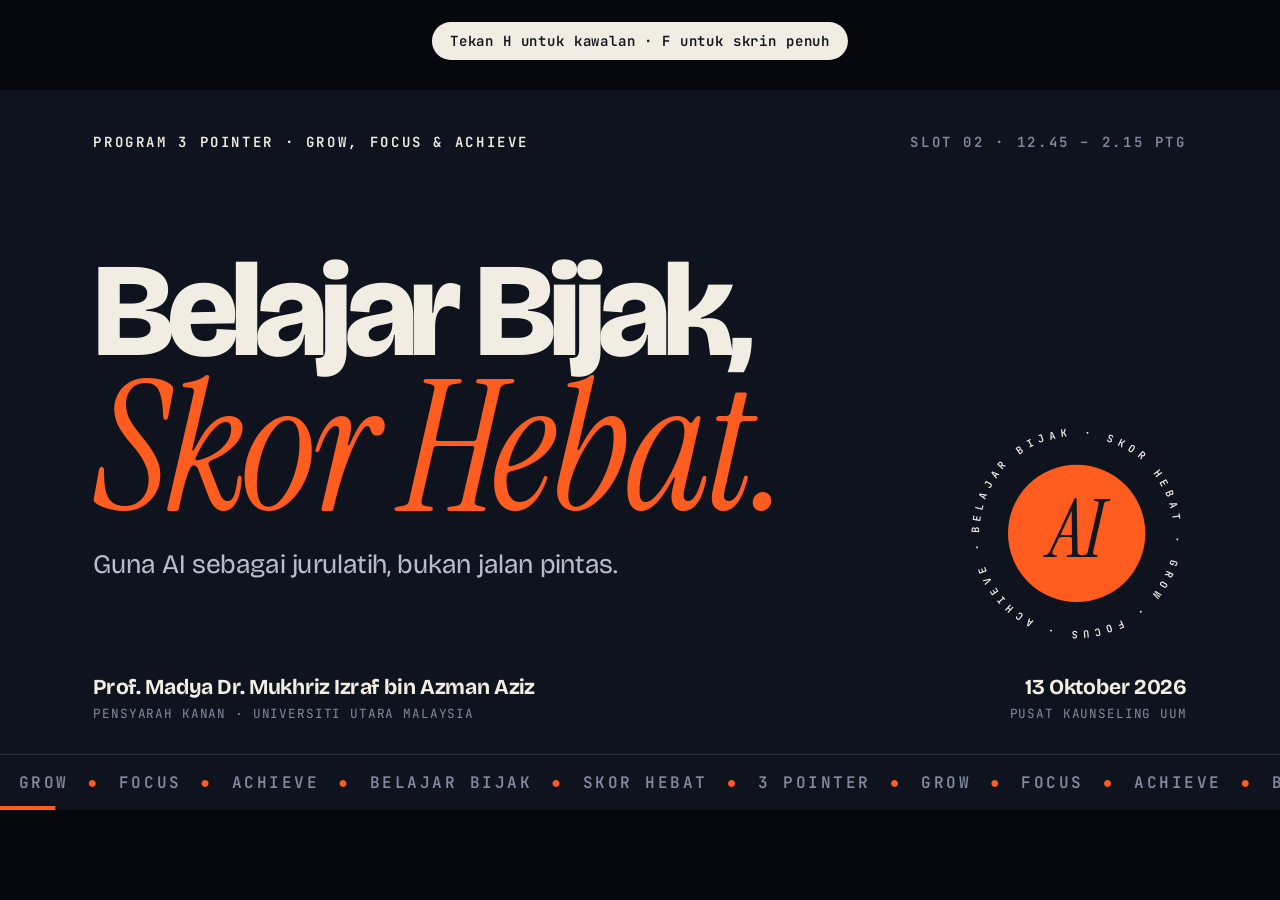
==== commit 850087be: "Fix audit findings in both editions - Park the hidden timer fully off-canvas so its shadow no longer" ====
--- a/bersemuka/index.html
+++ b/bersemuka/index.html
@@ -189,7 +189,7 @@
       <p class="lead rise" style="--i:3">Mengingat semula menguatkan ingatan lebih daripada membaca berulang kali. Jadikan AI mesin soalan peribadi anda.</p>
       <div class="prompt rise" style="--i:4">
         <div class="prompt-head"><span class="label">Prompt contoh</span><button class="btn copy"><svg viewBox="0 0 24 24" fill="none" stroke="currentColor" stroke-width="2"><rect x="8" y="8" width="12" height="12" rx="2"/><path d="M16 8V5a1 1 0 0 0-1-1H5a1 1 0 0 0-1 1v10a1 1 0 0 0 1 1h3"/></svg>Salin</button></div>
-        <p class="prompt-text">Berdasarkan nota kuliah saya di bawah, bina 10 soalan: 5 aneka pilihan, 3 jawapan pendek dan 2 soalan aplikasi. Tanya satu demi satu. Tunggu jawapan saya, kemudian beri maklum balas. <mark>[tampal nota]</mark></p>
+        <p class="prompt-text">Berdasarkan nota kuliah saya di bawah, bina 10 soalan: 5 aneka pilihan, 3 jawapan pendek dan 2 soalan aplikasi. Tanya satu demi satu. Tunggu jawapan saya, kemudian beri maklum balas. <mark>[letak nota]</mark></p>
       </div>
       <div class="try rise" style="--i:5"><span class="label">Cuba malam ini</span><p>Tukar nota kuliah minggu ini kepada 10 kad imbas. Uji diri esok, bukan malam ini.</p><span></span></div>
     </div>
@@ -231,7 +231,7 @@
       <p class="lead rise" style="--i:3">Tulis draf sendiri dahulu. Kemudian minta AI menilai hujah, struktur dan bahasa berdasarkan rubrik pensyarah.</p>
       <div class="prompt rise" style="--i:4">
         <div class="prompt-head"><span class="label">Prompt contoh</span><button class="btn copy"><svg viewBox="0 0 24 24" fill="none" stroke="currentColor" stroke-width="2"><rect x="8" y="8" width="12" height="12" rx="2"/><path d="M16 8V5a1 1 0 0 0-1-1H5a1 1 0 0 0-1 1v10a1 1 0 0 0 1 1h3"/></svg>Salin</button></div>
-        <p class="prompt-text">Anda pensyarah yang tegas. Nilai draf perenggan saya berdasarkan rubrik ini: <mark>[tampal rubrik]</mark>. Senaraikan 3 kelemahan utama dan cara memperbaikinya. Jangan tulis semula perenggan saya.</p>
+        <p class="prompt-text">Anda pensyarah yang tegas. Nilai draf perenggan saya berdasarkan rubrik ini: <mark>[letak rubrik]</mark>. Senaraikan 3 kelemahan utama dan cara memperbaikinya. Jangan tulis semula perenggan saya.</p>
       </div>
       <div class="try rise" style="--i:5"><span class="label">Wajib</span><p>Semak setiap fakta dan rujukan dengan sumber asal: buku teks, jurnal, pangkalan data perpustakaan.</p><span></span></div>
     </div>
@@ -257,7 +257,7 @@
       <div class="try rise" style="--i:5"><span class="label">Jangan</span><p>Muat naik data peribadi atau sulit. Hantar rujukan yang anda belum baca sendiri.</p><span></span></div>
     </div>
   </div>
-  <aside class="notes">[4 minit] Nada: melindungi, bukan menakutkan. Salah guna AI boleh membawa markah sifar atau tindakan tatatertib, yang menjatuhkan CGPA lebih teruk daripada markah rendah. [Sebut garis panduan AI rasmi universiti jika ada, atau minta pelajar semak dengan fakulti masing-masing.] Jangan tampal nombor matrik, IC, data responden kajian atau soalan peperiksaan ke dalam alat AI awam. Rujukan palsu mudah dikesan pensyarah.</aside>
+  <aside class="notes">[4 minit] Nada: melindungi, bukan menakutkan. Salah guna AI boleh membawa markah sifar atau tindakan tatatertib, yang menjatuhkan CGPA lebih teruk daripada markah rendah. [Sebut garis panduan AI rasmi universiti jika ada, atau minta pelajar semak dengan fakulti masing-masing.] Jangan letak nombor matrik, IC, data responden kajian atau soalan peperiksaan yang belum dikeluarkan ke dalam alat AI awam. Kertas lepas yang telah dikeluarkan untuk latihan boleh digunakan. Rujukan palsu mudah dikesan pensyarah.</aside>
 </section>
 
 <!-- ============ 14 RECIPE ============ -->
@@ -324,7 +324,7 @@
       <span class="label rise" style="--i:0;color:var(--signal-deep)">Demo · tekan → untuk main</span>
       <h2 class="h-m rise" style="--i:1;font-size:64px">Nota kuliah ke kuiz dalam <em>2 minit</em>.</h2>
       <ol class="demo-steps rise" style="--i:2">
-        <li><b>1</b><span>Tampal nota, minta soalan</span></li>
+        <li><b>1</b><span>Letak nota, minta soalan</span></li>
         <li><b>2</b><span>AI tanya satu demi satu</span></li>
         <li><b>3</b><span>Jawab tanpa lihat nota</span></li>
         <li><b>4</b><span>Belajar dari silap</span></li>
@@ -334,7 +334,7 @@
     <div class="chatwin rise" style="--i:2">
       <div class="chat-top"><i></i><i></i><i></i><span class="label">Pembantu AI</span><span class="label">Simulasi luar talian</span></div>
       <div class="chat-body">
-        <div class="msg user" data-step="1" data-keep><span class="who">Anda</span><span class="msg-text">Ini nota kuliah saya tentang keanjalan harga permintaan. [nota ditampal] Bina 10 soalan dari mudah ke sukar. Tanya satu demi satu dan tunggu jawapan saya.</span></div>
+        <div class="msg user" data-step="1" data-keep><span class="who">Anda</span><span class="msg-text">Ini nota kuliah saya tentang keanjalan harga permintaan. [nota diletak] Bina 10 soalan dari mudah ke sukar. Tanya satu demi satu dan tunggu jawapan saya.</span></div>
         <div class="msg ai" data-step="2" data-keep><span class="who">Pembantu AI</span><span class="msg-text">Baik! Soalan 1 (mudah): Harga naik 10% dan kuantiti diminta turun 20%. Adakah permintaan ini anjal atau tidak anjal?</span></div>
         <div class="msg user" data-step="3" data-keep><span class="who">Anda</span><span class="msg-text">Tidak anjal.</span></div>
         <div class="msg ai ok" data-step="4" data-keep><span class="who">Pembantu AI</span><span class="msg-text">Belum tepat. Kuantiti berubah 20%, lebih besar daripada perubahan harga 10%. Keanjalan = 20 ÷ 10 = 2, jadi permintaan ini ANJAL. Petua: bandingkan peratus perubahan kuantiti dengan harga. Sedia untuk soalan 2?</span></div>
@@ -350,7 +350,7 @@
   <h2 class="h-m rise" style="--i:1;margin-top:18px">5 lampu <em>merah</em> bila guna AI.</h2>
   <div class="rf-grid">
     <div class="rf rise" style="--i:2"><span class="n">01</span><h3>Halusinasi</h3><p>Fakta dan rujukan boleh direka. Sentiasa semak sumber asal.</p></div>
-    <div class="rf rise" style="--i:3"><span class="n">02</span><h3>Privasi</h3><p>Jangan tampal data peribadi, soalan peperiksaan atau maklumat sulit.</p></div>
+    <div class="rf rise" style="--i:3"><span class="n">02</span><h3>Privasi</h3><p>Jangan letak data peribadi, maklumat sulit atau soalan peperiksaan yang belum dikeluarkan.</p></div>
     <div class="rf rise" style="--i:4"><span class="n">03</span><h3>Bergantung</h3><p>Tak boleh mula tanpa AI? Itu tanda otot otak makin lemah.</p></div>
     <div class="rf rise" style="--i:5"><span class="n">04</span><h3>Berat sebelah</h3><p>Jawapan AI mungkin tidak sesuai dengan konteks Malaysia.</p></div>
     <div class="rf rise" style="--i:6"><span class="n">05</span><h3>Polisi</h3><p>Setiap kursus ada peraturan berbeza. Tak pasti? Tanya pensyarah.</p></div>
@@ -392,9 +392,9 @@
   <div class="head rise" style="--i:0"><span class="label tag">Aktiviti 05 · Komitmen</span><button class="btn" data-timer="90"><svg viewBox="0 0 24 24" fill="none" stroke="currentColor" stroke-width="2.2" stroke-linecap="round"><circle cx="12" cy="13" r="8"/><path d="M12 9v4l2.5 2.5M9 2h6"/></svg>1:30</button></div>
   <h2 class="h-m rise" style="--i:1;margin-top:28px">Cabaran 7 Hari <em>BIJAK</em>.</h2>
   <p class="pledge rise" style="--i:2">"Mulai esok, saya akan guna AI untuk <input id="c-a" placeholder="contoh: buat kuiz" autocomplete="off" spellcheck="false"> dan berhenti guna AI untuk <input id="c-b" placeholder="contoh: tulis esei" autocomplete="off" spellcheck="false">."</p>
-  <div class="pledge-bar rise" style="--i:3"><button class="btn solid pin">Tampal ke dinding</button><span class="label dim">Enter untuk pindah ruang · Enter sekali lagi untuk tampal</span></div>
+  <div class="pledge-bar rise" style="--i:3"><button class="btn solid pin">Letak ke dinding</button><span class="label dim">Enter untuk pindah ruang · Enter sekali lagi untuk letak</span></div>
   <div class="wall"></div>
-  <aside class="notes">[3 minit] Komitmen bertulis lebih mudah dilaksanakan. Beri 1 minit 30 saat untuk semua tulis ayat ini di telefon atau kertas. Kemudian minta 3 hingga 5 orang kongsi; taip jawapan mereka dan tekan "Tampal ke dinding". Cadangan: ambil gambar ayat sendiri dan semak semula selepas 7 hari.</aside>
+  <aside class="notes">[3 minit] Komitmen bertulis lebih mudah dilaksanakan. Beri 1 minit 30 saat untuk semua tulis ayat ini di telefon atau kertas. Kemudian minta 3 hingga 5 orang kongsi; taip jawapan mereka dan tekan "Letak ke dinding". Cadangan: ambil gambar ayat sendiri dan semak semula selepas 7 hari.</aside>
 </section>
 
 <!-- ============ 22 QUIZ ============ -->
--- a/bersemuka/app/style.css
+++ b/bersemuka/app/style.css
@@ -245,6 +245,9 @@
 .face.back .verdict.no { color: var(--signal); }
 .face.back .verdict.dep { color: var(--sun); font-size: 76px; }
 .face.back .verdict.yes { color: var(--mint); }
+.face.back { justify-content: flex-start; }
+.face.back > div { height: 230px; display: flex; align-items: flex-end; } /* same verdict baseline on every card, whatever the text below */
+.face.back p.why { margin-top: auto; }
 .face.back p.why { font-size: 30px; line-height: 1.38; color: var(--mist); }
 
 /* 08 BIJAK overview */
@@ -401,7 +404,7 @@
 .tl-node .label { color: var(--signal-deep); }
 .tl-node h3 { font-size: 48px; font-weight: 720; letter-spacing: -.03em; line-height: 1; }
 .tl-node p { font-size: 28px; line-height: 1.42; color: var(--ink2); }
-.tl-node .ltr { display: flex; gap: 8px; margin-top: 6px; }
+.tl-node .ltr { display: flex; gap: 8px; margin-top: auto; padding-top: 6px; } /* badges share one row even when a title wraps */
 .tl-node .ltr span { width: 46px; height: 46px; border-radius: 12px; background: var(--ink); color: var(--paper); display: grid; place-items: center; font-family: var(--mono); font-weight: 700; font-size: 21px; }
 .tl-foot { margin-top: auto; display: flex; justify-content: space-between; align-items: baseline; border-top: 2px solid var(--ink); padding-top: 26px; }
 .tl-foot p { font-size: 32px; font-weight: 600; letter-spacing: -.015em; }
@@ -496,7 +499,7 @@
 #black.on { display: block; }
 
 #timer {
-  position: absolute; z-index: 45; top: 30px; left: 50%; transform: translateX(-50%) translateY(-140%);
+  position: absolute; z-index: 45; top: 30px; left: 50%; transform: translateX(-50%) translateY(calc(-100% - 110px));
   display: flex; align-items: center; gap: 16px; padding: 10px 14px 10px 10px;
   background: var(--ink); color: var(--paper); border-radius: 999px; border: 2px solid rgba(242, 237, 227, .16);
   box-shadow: 0 18px 50px rgba(0, 0, 0, .35); transition: transform .5s var(--ease);
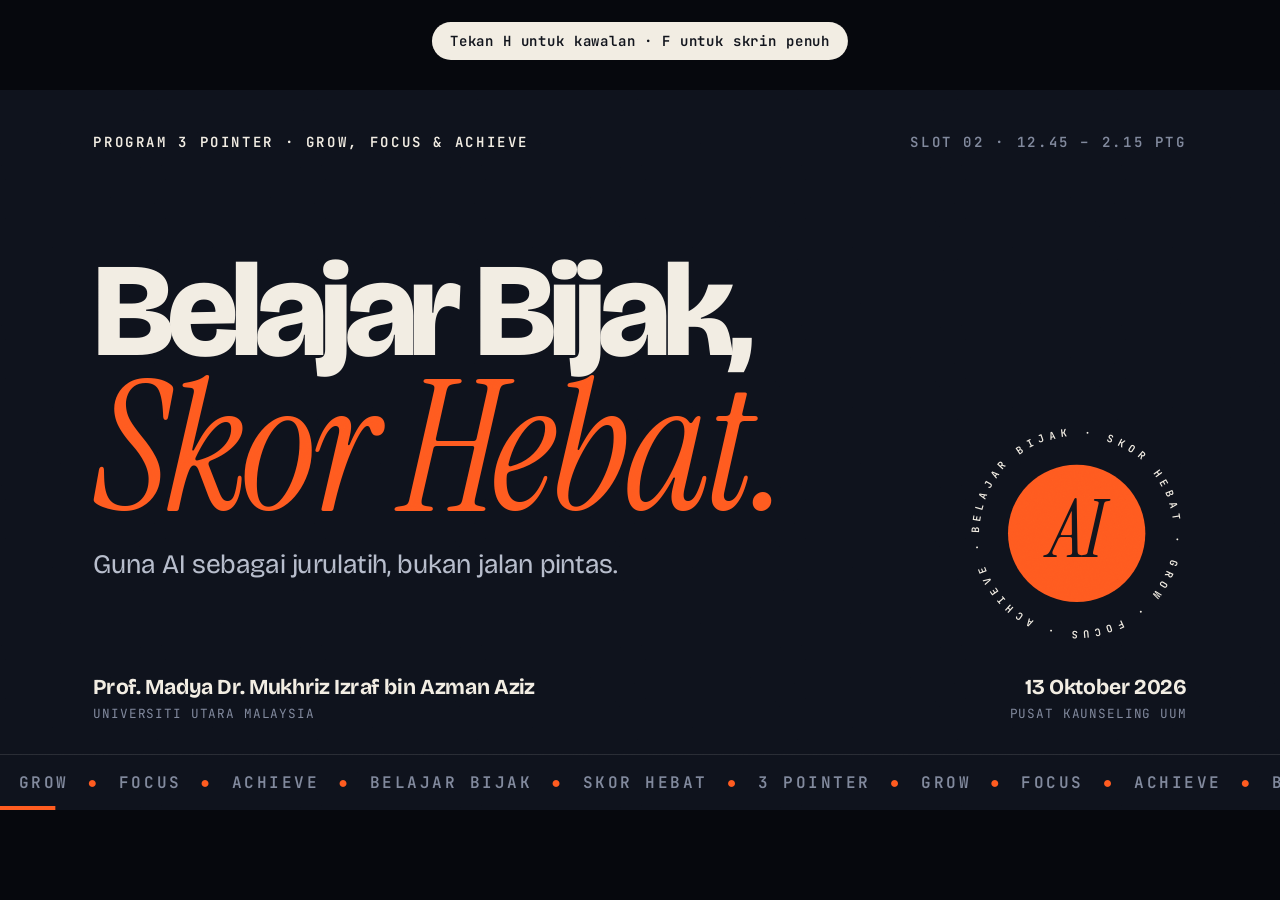
==== commit 6e8e1954: "Remove 'Pensyarah Kanan' from cover slide in both editions Co-Authored-By: Claude Opus 5.5 <noreply@" ====
--- a/bersemuka/index.html
+++ b/bersemuka/index.html
@@ -25,7 +25,7 @@
     <div class="core"><span>AI</span></div>
   </div>
   <div class="cover-foot rise" style="--i:5">
-    <div><b>Prof. Madya Dr. Mukhriz Izraf bin Azman Aziz</b><span>Pensyarah Kanan · Universiti Utara Malaysia</span></div>
+    <div><b>Prof. Madya Dr. Mukhriz Izraf bin Azman Aziz</b><span>Universiti Utara Malaysia</span></div>
     <div class="right"><b>13 Oktober 2026</b><span>Pusat Kaunseling UUM</span></div>
   </div>
   <div class="marquee"><div class="track">
@@ -408,7 +408,7 @@
   <span class="label rise" style="--i:0;color:var(--signal)">Penutup</span>
   <h2 class="close-st rise" style="--i:1">AI tidak akan belajar untuk anda. <em>Tetapi ia boleh buat anda belajar dengan lebih bijak.</em></h2>
   <div class="close-foot rise" style="--i:2">
-    <div><h3>Terima kasih · Soal jawab</h3><p>Prof. Madya Dr. Mukhriz Izraf bin Azman Aziz · [emel]</p></div>
+    <div><h3>Terima kasih · Soal jawab</h3><p>Prof. Madya Dr. Mukhriz Izraf bin Azman Aziz · mukhriz@uum.edu.my</p></div>
     <div class="next"><span class="label">Seterusnya · Slot 3</span><p>Final Exam: Jom Buat Persiapan!<br>bersama Dr. Mohd Nazri bin Baharom</p></div>
   </div>
   <aside class="notes">[2 minit + soal jawab, tamat 2.15] Ulang mesej utama: AI ialah jurulatih, bukan pengganti. Minta dewan sebut BIJAK sekali lagi. Buka soal jawab. Soalan biasa: "Alat AI mana yang terbaik?" (yang dibenarkan kursus; strategi BIJAK berfungsi dengan mana-mana alat). "Pensyarah boleh kesan AI ke?" (fokus pada integriti, bukan mengelak pengesanan). Serahkan kepada pengacara untuk Slot 3.</aside>
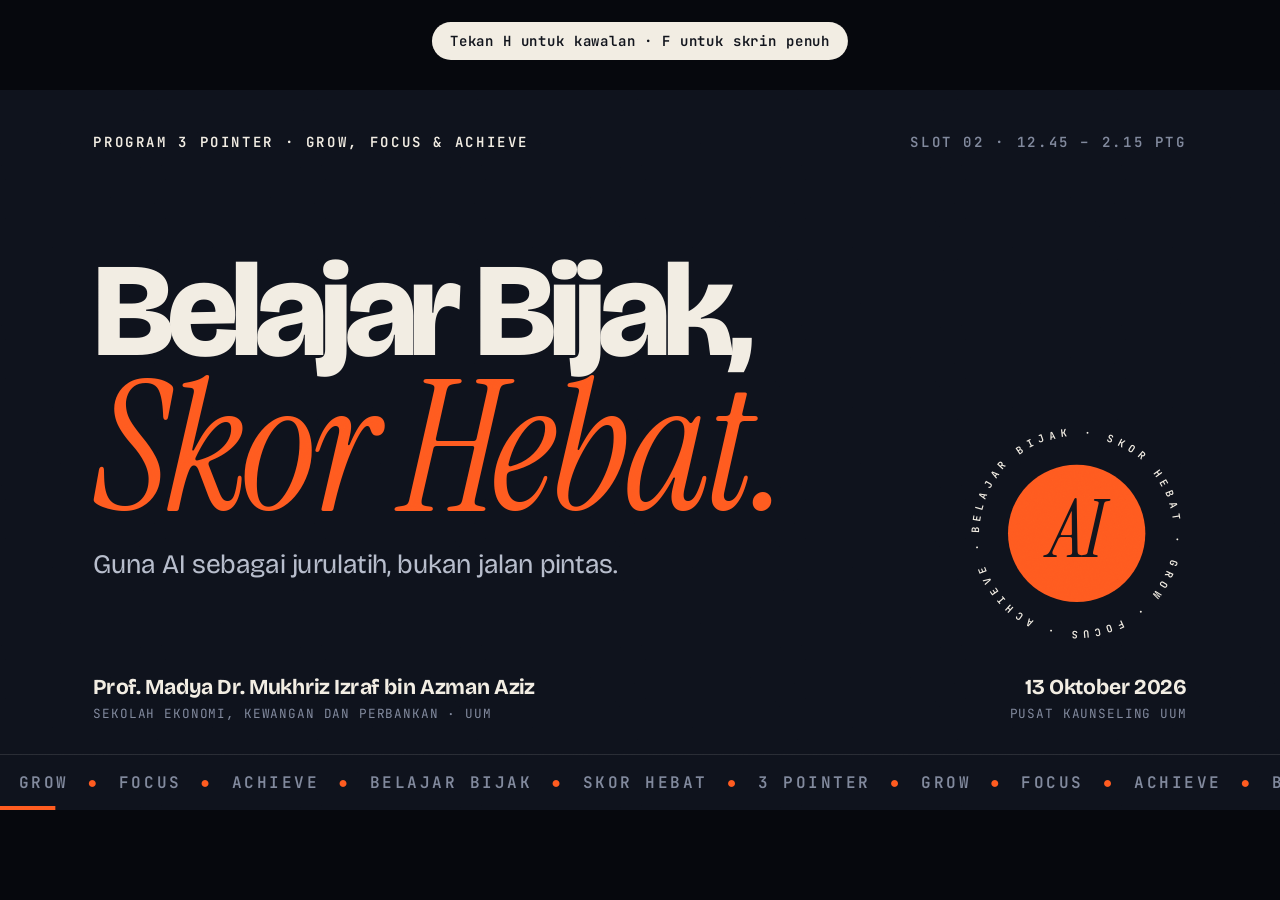
==== commit 23143e04: "Add Sekolah Ekonomi, Kewangan dan Perbankan under name on cover Co-Authored-By: Claude Sonnet 5.5 <n" ====
--- a/bersemuka/index.html
+++ b/bersemuka/index.html
@@ -25,7 +25,7 @@
     <div class="core"><span>AI</span></div>
   </div>
   <div class="cover-foot rise" style="--i:5">
-    <div><b>Prof. Madya Dr. Mukhriz Izraf bin Azman Aziz</b><span>Universiti Utara Malaysia</span></div>
+    <div><b>Prof. Madya Dr. Mukhriz Izraf bin Azman Aziz</b><span>Sekolah Ekonomi, Kewangan dan Perbankan · UUM</span></div>
     <div class="right"><b>13 Oktober 2026</b><span>Pusat Kaunseling UUM</span></div>
   </div>
   <div class="marquee"><div class="track">
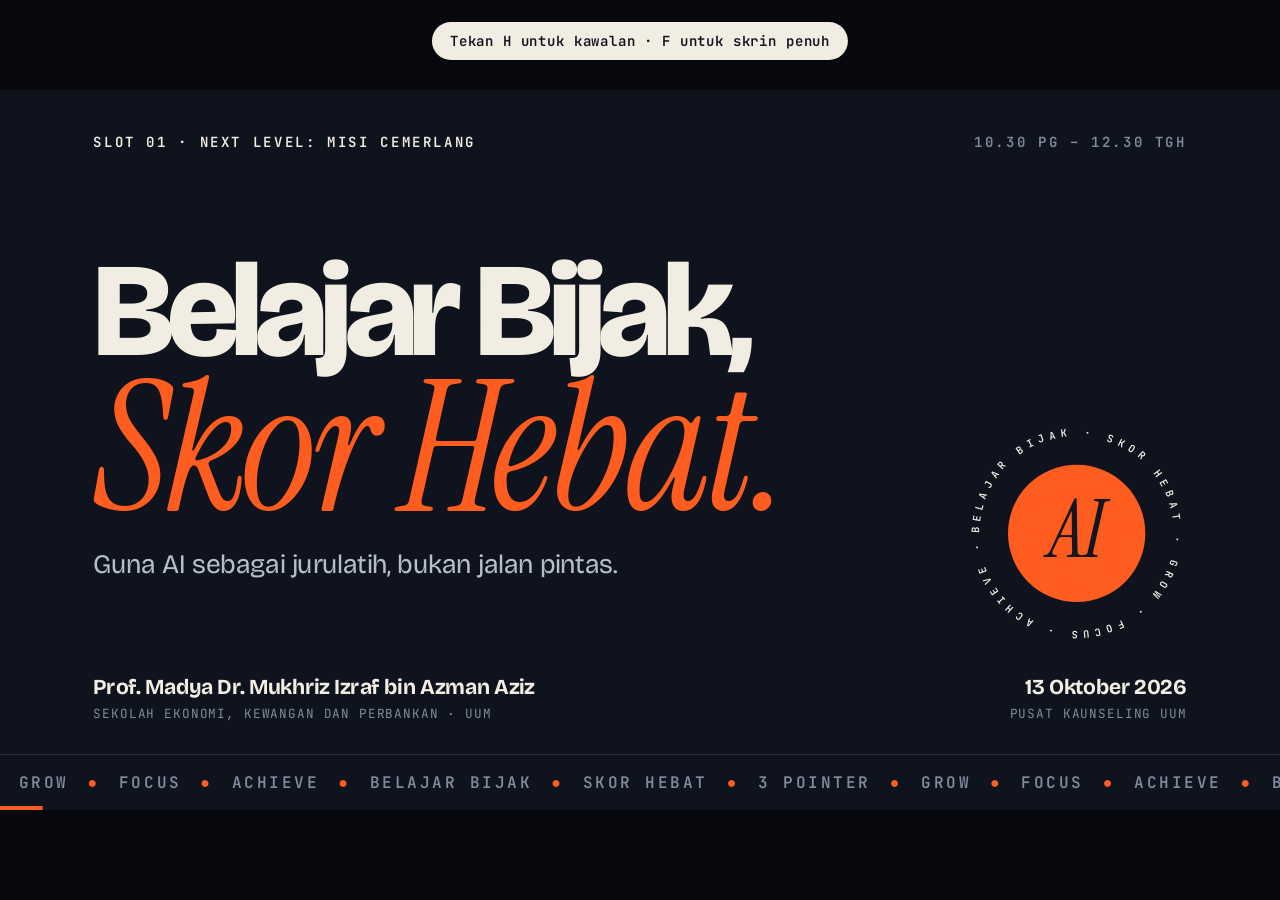
==== commit 5f49f02f: "Move to Slot 1 (10.30-12.30) and bring the face-to-face edition up to date Both editions: Slot 1 / N" ====
--- a/bersemuka/index.html
+++ b/bersemuka/index.html
@@ -14,7 +14,7 @@
 
 <!-- ============ 01 COVER ============ -->
 <section class="slide dark cover" data-title="Belajar Bijak, Skor Hebat!" data-section="Pembuka" data-chrome="off">
-  <div class="cover-top label rise" style="--i:0"><span>Program 3 Pointer · Grow, Focus &amp; Achieve</span><span>Slot 02 · 12.45 – 2.15 ptg</span></div>
+  <div class="cover-top label rise" style="--i:0"><span>Slot 01 · Next Level: Misi Cemerlang</span><span>10.30 pg – 12.30 tgh</span></div>
   <h1 class="cover-title">
     <span class="l1 rise" style="--i:1">Belajar Bijak,</span>
     <span class="l2 rise" style="--i:2">Skor Hebat.</span>
@@ -32,10 +32,75 @@
     <span>GROW</span><span class="o">●</span><span>FOCUS</span><span class="o">●</span><span>ACHIEVE</span><span class="o">●</span><span>BELAJAR BIJAK</span><span class="o">●</span><span>SKOR HEBAT</span><span class="o">●</span><span>3 POINTER</span><span class="o">●</span>
     <span>GROW</span><span class="o">●</span><span>FOCUS</span><span class="o">●</span><span>ACHIEVE</span><span class="o">●</span><span>BELAJAR BIJAK</span><span class="o">●</span><span>SKOR HEBAT</span><span class="o">●</span><span>3 POINTER</span><span class="o">●</span>
   </div></div>
-  <aside class="notes">[2 minit · 12.45] Salam dan selamat petang. Akui waktunya: "Saya tahu ini slot paling mengantuk selepas makan. Jadi ini bukan ceramah sehala. Anda akan undi, bangun, berbincang dan bertanding." Perkenalkan diri secara ringkas. Matlamat: keluar dari dewan dengan 5 strategi yang boleh digunakan malam ini juga untuk menuju 3 pointer. Bahagikan dewan kepada 4 zon pasukan sekarang (Kiri Depan, Kanan Depan, Kiri Belakang, Kanan Belakang) untuk kuiz di hujung sesi.</aside>
-</section>
-
-<!-- ============ 02 POLL ============ -->
+  <aside class="notes">[2 minit · 10.30] Salam dan selamat pagi. Ini slot pertama hari ini, jadi mulakan dengan tenaga: "Ini bukan ceramah sehala. Anda akan undi, bangun, berbincang dan bertanding." Perkenalkan diri secara ringkas. Matlamat: keluar dari dewan dengan 5 strategi yang boleh digunakan malam ini juga untuk menuju 3 pointer. Bahagikan dewan kepada 4 zon pasukan sekarang (Kiri Depan, Kanan Depan, Kiri Belakang, Kanan Belakang) untuk kuiz di hujung sesi.</aside>
+</section>
+
+<!-- ============ 02 AI RACE ============ -->
+<section class="slide dark" data-title="Perlumbaan AI 2022–2026" data-section="Pembuka">
+  <span class="label rise" style="--i:0;color:var(--signal)">Sejak ChatGPT · tekan → untuk setiap tahun</span>
+  <h2 class="h-m rise" style="--i:1;margin-top:18px">Perlumbaan <em>AI</em>: 2022 hingga hari ini.</h2>
+  <div class="race rise" style="--i:2">
+    <span></span>
+    <span class="yr" data-step="1" data-keep>2022</span>
+    <span class="yr" data-step="2" data-keep>2023</span>
+    <span class="yr" data-step="3" data-keep>2024</span>
+    <span class="yr" data-step="4" data-keep>2025</span>
+    <span class="yr" data-step="5" data-keep>2026</span>
+
+    <div class="co" style="--c:var(--mint)"><b>ChatGPT</b><span>OpenAI</span></div>
+    <div class="cell" style="--c:var(--mint)" data-step="1"><div class="ev"><b>ChatGPT <i>30 Nov</i></b><span>model GPT-3.5</span></div><div class="ev"><b>1 juta</b><span>pengguna dalam 5 hari</span></div></div>
+    <div class="cell" style="--c:var(--mint)" data-step="2"><div class="ev"><b>GPT-4 <i>Mac</i></b><span>faham gambar</span></div><div class="ev"><b>DALL·E 3 <i>Okt</i></b><span>lukis gambar</span></div></div>
+    <div class="cell" style="--c:var(--mint)" data-step="3"><div class="ev"><b>GPT-4o <i>Mei</i></b><span>berbual dengan suara</span></div><div class="ev"><b>o1 <i>Sep</i></b><span>"berfikir" dahulu</span></div></div>
+    <div class="cell" style="--c:var(--mint)" data-step="4"><div class="ev"><b>GPT-5 <i>Ogos</i></b><span>model bersatu</span></div><div class="ev"><b>Sora 2 <i>Sep</i></b><span>video dengan bunyi</span></div></div>
+    <div class="cell" style="--c:var(--mint)" data-step="5"><div class="ev"><b>Sora ditutup <i>Apr</i></b><span>kos terlalu tinggi</span></div><div class="ev"><b>GPT-6 <i>Sep</i></b><span>generasi baharu</span></div></div>
+
+    <div class="co" style="--c:var(--signal)"><b>Claude</b><span>Anthropic</span></div>
+    <div class="cell none" data-step="1"><p>Belum dilancar</p></div>
+    <div class="cell" style="--c:var(--signal)" data-step="2"><div class="ev"><b>Claude <i>Mac</i></b><span>dilancar</span></div><div class="ev"><b>Claude 2 <i>Jul</i></b><span>baca dokumen panjang</span></div></div>
+    <div class="cell" style="--c:var(--signal)" data-step="3"><div class="ev"><b>Claude 3 <i>Mac</i></b><span>keluarga 3 model</span></div><div class="ev"><b>Guna PC <i>Okt</i></b><span>klik dan taip sendiri</span></div></div>
+    <div class="cell" style="--c:var(--signal)" data-step="4"><div class="ev"><b>Claude Code <i>Feb</i></b><span>tulis kod sendiri</span></div><div class="ev"><b>Claude 4 <i>Mei</i></b><span>ejen kerja panjang</span></div></div>
+    <div class="cell" style="--c:var(--signal)" data-step="5"><div class="ev"><b>Claude 5 <i>Jun</i></b><span>Fable 5 dilancar</span></div><div class="ev"><b>Opus 5.5 <i>Sep</i></b><span>model terkini</span></div></div>
+
+    <div class="co" style="--c:var(--blue)"><b>Gemini</b><span>Google</span></div>
+    <div class="cell none" data-step="1"><p>Belum dilancar</p></div>
+    <div class="cell" style="--c:var(--blue)" data-step="2"><div class="ev"><b>Bard <i>Mac</i></b><span>jawapan Google</span></div><div class="ev"><b>Gemini 1.0 <i>Dis</i></b><span>model baharu</span></div></div>
+    <div class="cell" style="--c:var(--blue)" data-step="3"><div class="ev"><b>Bard → Gemini <i>Feb</i></b><span>tukar nama</span></div><div class="ev"><b>Gemini 1.5 <i>Feb</i></b><span>baca 1 juta token</span></div></div>
+    <div class="cell" style="--c:var(--blue)" data-step="4"><div class="ev"><b>Veo 3 <i>Mei</i></b><span>video dengan bunyi</span></div><div class="ev"><b>Gemini 3 <i>Nov</i></b><span>model utama baharu</span></div></div>
+    <div class="cell" style="--c:var(--blue)" data-step="5"><div class="ev"><b>Gemini 3.1</b><span>kemas kini awal tahun</span></div><div class="ev"><b>Gemini 4</b><span>dijangka tidak lama</span></div></div>
+  </div>
+  <p class="race-foot label rise" style="--i:3">Pesaing lain: Microsoft Copilot · Meta Llama · xAI Grok · DeepSeek (China)</p>
+  <aside class="notes">[3 minit] Pembetulan kecil yang ramai tersilap: ChatGPT dilancar 30 November 2022 dengan model GPT-3.5, dan mencapai 1 juta pengguna dalam 5 hari. Tekan → untuk setiap tahun. 2022: hanya ChatGPT, yang lain belum ada. 2023: GPT-4, Claude dan Bard semuanya dilancar pada bulan yang sama (Mac). Setiap kali satu syarikat melancar, yang lain membalas dalam beberapa bulan. 2024: AI mula bercakap (GPT-4o), berfikir (o1) dan menggunakan komputer (Claude). 2025: video dengan bunyi (Veo 3, Sora 2) dan ejen yang menulis kod (Claude Code). 2026: Claude 5 dan GPT-6. Tidak semua berjaya: aplikasi Sora ditutup April 2026 kerana kos terlalu tinggi. Tanya dewan: "Angkat tangan jika anda guna ChatGPT. Claude? Gemini?" [Semak berita minggu ini: Gemini 4 mungkin sudah dilancar. Jika ya, sebut secara lisan.]</aside>
+</section>
+
+<!-- ============ 03 TEXT TO VIDEO ============ -->
+<section class="slide light" data-title="Dari teks ke video" data-section="Pembuka">
+  <span class="label rise" style="--i:0;color:var(--signal-deep)">Apa yang AI boleh buat · tekan →</span>
+  <h2 class="h-m rise" style="--i:1;margin-top:18px">Dari teks ke <em>video</em> dalam tiga tahun.</h2>
+  <div class="caps">
+    <div class="cap" style="--h:330px;--c:var(--mist2)" data-step="1"><svg viewBox="0 0 24 24" fill="none" stroke="currentColor" stroke-width="2" stroke-linecap="round" stroke-linejoin="round"><path d="M4 6h16M4 11h16M4 16h10"/></svg><span class="n">01 · 2022</span><h3>Teks</h3><p>Tanya, ia jawab dengan tulisan.</p><span class="ex">ChatGPT</span></div>
+    <div class="cap" style="--h:376px;--c:var(--blue)" data-step="2"><svg viewBox="0 0 24 24" fill="none" stroke="currentColor" stroke-width="2" stroke-linecap="round" stroke-linejoin="round"><rect x="3" y="4" width="18" height="16" rx="2"/><circle cx="9" cy="10" r="2"/><path d="M21 17l-5-5-9 8"/></svg><span class="n">02 · 2023</span><h3>Gambar</h3><p>Faham gambar, dan lukis gambar baharu.</p><span class="ex">GPT-4 · DALL·E 3</span></div>
+    <div class="cap" style="--h:422px;--c:var(--mint)" data-step="3"><svg viewBox="0 0 24 24" fill="none" stroke="currentColor" stroke-width="2" stroke-linecap="round" stroke-linejoin="round"><rect x="9" y="3" width="6" height="11" rx="3"/><path d="M5 11a7 7 0 0 0 14 0M12 18v3"/></svg><span class="n">03 · 2024</span><h3>Suara</h3><p>Berbual seperti di telefon, masa nyata.</p><span class="ex">GPT-4o · Gemini Live</span></div>
+    <div class="cap" style="--h:468px;--c:var(--sun)" data-step="4"><svg viewBox="0 0 24 24" fill="none" stroke="currentColor" stroke-width="2" stroke-linecap="round" stroke-linejoin="round"><path d="M9 18h6M10 21h4"/><path d="M12 3a6 6 0 0 0-3.6 10.8c.6.5 1 1.2 1 2v.2h5.2v-.2c0-.8.4-1.5 1-2A6 6 0 0 0 12 3z"/></svg><span class="n">04 · 2024</span><h3>Berfikir</h3><p>Fikir langkah demi langkah sebelum menjawab.</p><span class="ex">o1 · Gemini Deep Think</span></div>
+    <div class="cap" style="--h:514px;--c:var(--signal-deep)" data-step="5"><svg viewBox="0 0 24 24" fill="none" stroke="currentColor" stroke-width="2" stroke-linecap="round" stroke-linejoin="round"><path d="M5 3l14 7-6 2-2 6z"/></svg><span class="n">05 · 2025</span><h3>Bertindak</h3><p>Ejen AI guna komputer, tulis kod dan siapkan tugas.</p><span class="ex">Claude Code · ChatGPT agent</span></div>
+    <div class="cap top" style="--h:560px;--c:var(--signal)" data-step="6"><svg viewBox="0 0 24 24" fill="none" stroke="currentColor" stroke-width="2" stroke-linecap="round" stroke-linejoin="round"><rect x="3" y="5" width="18" height="14" rx="2"/><path d="M10 9l5 3-5 3z"/></svg><span class="n">06 · 2025</span><h3>Video</h3><p>Satu ayat jadi video lengkap dengan bunyi.</p><span class="ex">Veo 3 · Sora 2</span></div>
+  </div>
+  <div class="caps-foot" data-step="7"><p>Setiap tahun AI makin hebat. Soalannya: <em>anda</em> pula?</p><span class="label dim">Tekan →</span></div>
+  <aside class="notes">[3 minit] Tekan → untuk setiap anak tangga. 1) 2022: teks sahaja. 2) 2023: GPT-4 boleh "melihat" gambar, DALL·E 3 melukis. 3) 2024: GPT-4o berbual dengan suara secara masa nyata. 4) 2024: o1 ialah model pertama yang "berfikir" dahulu sebelum menjawab, sangat kuat dalam matematik dan pengiraan. 5) 2025: ejen AI yang bertindak sendiri, contohnya menulis dan menjalankan kod. 6) Kini: satu ayat menjadi video lengkap dengan suara dan muzik (Veo 3, Sora 2). Tanya dewan: "Angkat tangan jika pernah buat gambar atau video dengan AI." Langkah 7: AI makin pandai setiap tahun. Persoalan sesi ini ialah sama ada ANDA juga makin pandai, atau makin bergantung.</aside>
+</section>
+
+<!-- ============ 04 EXAM HALL ============ -->
+<section class="slide dark" data-title="Dewan peperiksaan" data-section="Pembuka">
+  <span class="label rise" style="--i:0;color:var(--signal)">Tetapi satu perkara tidak berubah</span>
+  <h2 class="hall-st rise" style="--i:1">AI boleh buat video.<br>Dalam dewan peperiksaan, <em>hanya ada anda.</em></h2>
+  <div class="hall">
+    <div data-step="1"><b>0</b><span>alat AI dibenarkan</span></div>
+    <div data-step="2"><b>1</b><span>pen, dan apa yang ada dalam kepala anda</span></div>
+    <div data-step="3"><b>100%</b><span>jawapan datang daripada otak anda</span></div>
+  </div>
+  <aside class="notes">[1 minit] Jambatan ke tema sesi. AI boleh buat video, tetapi dalam dewan peperiksaan anda tidak boleh membawanya masuk. Tekan → tiga kali: 0 AI, 1 pen, 100% anda. Maka soalannya bukan "AI mana paling hebat", tetapi "bagaimana guna AI supaya otak saya sendiri jadi lebih kuat". [Jika ada kursus dengan peperiksaan buka buku atau dalam talian, sebut bahawa peraturannya berbeza.] Terus ke undian.</aside>
+</section>
+
+<!-- ============ 05 POLL ============ -->
 <section class="slide signal poll" data-title="Undian: kekerapan guna AI" data-section="Pembuka" data-widget="poll">
   <div class="head rise" style="--i:0"><span class="label tag">Aktiviti 01 · Undian tangan</span><button class="btn" data-timer="120"><svg viewBox="0 0 24 24" fill="none" stroke="currentColor" stroke-width="2.2" stroke-linecap="round"><circle cx="12" cy="13" r="8"/><path d="M12 9v4l2.5 2.5M9 2h6"/></svg>2:00</button></div>
   <h2 class="h-m q rise" style="--i:1">Minggu lepas, berapa kerap anda guna AI untuk <em>belajar</em>?</h2>
@@ -46,10 +111,10 @@
     <button class="poll-row rise" style="--i:5"><span class="pl">D</span><span class="ptx">Tak boleh hidup tanpanya</span><span class="pbar"><i></i></span><span class="pc"><b>0</b><small>–</small></span></button>
   </div>
   <div class="poll-foot rise" style="--i:6"><span class="label">Klik atau tekan 1–4 untuk kira · Shift = tolak · Jumlah <span class="poll-total">0</span></span><span class="label">Bangun jika jawapan anda C atau D</span></div>
-  <aside class="notes">[4 minit] Tenaga selepas makan: minta semua yang jawab C atau D BANGUN dahulu. Kemudian minta angkat tangan untuk setiap pilihan; kira anggaran tangan dan tekan 1, 2, 3 atau 4 berulang kali (atau klik baris). Shift + nombor untuk tolak. Komen: "Majoriti kita sudah guna AI. Jadi soalannya bukan 'patut guna atau tidak', tetapi 'guna untuk apa dan bagaimana'." Jika ada yang jawab A: "Bagus, hari ini anda akan mula dengan cara yang betul."</aside>
-</section>
-
-<!-- ============ 03 WORD CLOUD ============ -->
+  <aside class="notes">[4 minit] Bangkitkan tenaga: minta semua yang jawab C atau D BANGUN dahulu. Kemudian minta angkat tangan untuk setiap pilihan; kira anggaran tangan dan tekan 1, 2, 3 atau 4 berulang kali (atau klik baris). Shift + nombor untuk tolak. Komen: "Majoriti kita sudah guna AI. Jadi soalannya bukan 'patut guna atau tidak', tetapi 'guna untuk apa dan bagaimana'." Jika ada yang jawab A: "Bagus, hari ini anda akan mula dengan cara yang betul."</aside>
+</section>
+
+<!-- ============ 06 WORD CLOUD ============ -->
 <section class="slide dark" data-title="Awan kata: apa yang kita minta AI buat" data-section="Pembuka" data-widget="cloud">
   <div class="head rise" style="--i:0"><span class="label tag">Aktiviti 02 · Awan kata</span><button class="btn" data-timer="120"><svg viewBox="0 0 24 24" fill="none" stroke="currentColor" stroke-width="2.2" stroke-linecap="round"><circle cx="12" cy="13" r="8"/><path d="M12 9v4l2.5 2.5M9 2h6"/></svg>2:00</button></div>
   <h2 class="h-m rise" style="--i:1;margin-top:30px">Jujur sikit: apa yang paling kerap anda minta AI <em>buat</em>?</h2>
@@ -63,7 +128,7 @@
   <aside class="notes">[3 minit] Minta pelajar jerit jawapan, atau tanya 6 hingga 8 orang secara rawak (tekan W untuk pemilih kerusi rawak). Taip setiap jawapan dan tekan Enter; jawapan sama akan membesar. Klik butang cip untuk jawapan biasa. Bila awan sudah penuh, cari dua perkataan: satu "belajar" (terangkan konsep, soalan latihan) dan satu "jalan pintas" (siapkan assignment). Tanya: "Yang mana satu buat anda lebih pandai minggu depan?"</aside>
 </section>
 
-<!-- ============ 04 DILEMMA ============ -->
+<!-- ============ 07 DILEMMA ============ -->
 <section class="slide light" data-title="Dilema: tutor atau tongkat" data-section="Pembuka">
   <div class="dil">
     <div class="side rise" style="--i:0"><span class="label">AI boleh jadi</span><h2>Tutor peribadi <em>24 jam</em> anda</h2></div>
@@ -74,7 +139,7 @@
   <aside class="notes">[2 minit] Baca kiri, berhenti, kemudian dedahkan kanan. Analogi: tongkat membantu orang yang cedera berjalan, tetapi orang sihat yang guna tongkat setiap hari akan lemah ototnya. AI sama: guna untuk membantu otak berfikir, bukan menggantikan otak. Dedahkan baris bawah: hari ini kita belajar cara guna AI yang membina otot otak.</aside>
 </section>
 
-<!-- ============ 05 ILLUSION ============ -->
+<!-- ============ 08 ILLUSION ============ -->
 <section class="slide light" data-title="Ilusi faham" data-section="Kenapa penting">
   <span class="label rise" style="--i:0;color:var(--signal-deep)">Kenapa ia penting</span>
   <h2 class="h-m rise" style="--i:1;margin-top:18px">Ilusi faham: <em>rasa</em> pandai, markah tak naik.</h2>
@@ -102,7 +167,7 @@
   <aside class="notes">[5 minit] Tanya: "Siapa pernah baca jawapan ChatGPT, rasa faham sangat, tapi bila exam terus blank?" Itulah ilusi faham. Garis putus-putus oren = rasa faham, kekal tinggi. Langkah 1: garis hitam = apa yang sebenarnya diingat bila kita hanya membaca, jatuh cepat. Langkah 2: Bjork menamakannya desirable difficulties: belajar yang sedikit susah itulah yang melekat. Langkah 3: garis biru = kajian testing effect oleh Roediger dan Karpicke; pelajar yang menguji diri mengingat lebih banyak dalam jangka panjang. Tekankan: graf ini ilustrasi konsep, bukan data. Mesej: AI paling berguna bila ia MEMAKSA anda berfikir.</aside>
 </section>
 
-<!-- ============ 06 SUBSTITUTE VS COACH ============ -->
+<!-- ============ 09 SUBSTITUTE VS COACH ============ -->
 <section class="slide sand" data-title="Pengganti atau jurulatih" data-section="Kenapa penting">
   <span class="label rise" style="--i:0;color:var(--signal-deep)">Dua cara guna alat yang sama</span>
   <h2 class="h-m rise" style="--i:1;margin-top:18px">Pengganti <em>atau</em> jurulatih?</h2>
@@ -120,7 +185,7 @@
   <aside class="notes">[4 minit] Dedahkan baris demi baris. Tekankan: alat yang sama digunakan di kedua-dua belah; yang berbeza ialah SIAPA yang berfikir. Selepas baris Hasil, tanya: "Hari ini, anda lebih banyak di sebelah mana?" Minta angkat tangan kiri (pengganti) atau kanan (jurulatih). Bila ramai angkat kiri, jangan menghukum: "Tak apa, sebab itu kita ada di sini."</aside>
 </section>
 
-<!-- ============ 07 MYTHS ============ -->
+<!-- ============ 10 MYTHS ============ -->
 <section class="slide signal" data-title="Betul atau salah" data-section="Kenapa penting">
   <div class="head rise" style="--i:0"><span class="label tag">Aktiviti 03 · Ibu jari ke atas atau ke bawah</span><span class="label dim">Klik kad atau tekan → untuk dedah</span></div>
   <h2 class="h-m rise" style="--i:1;margin-top:28px">Betul atau <em>salah?</em></h2>
@@ -141,7 +206,7 @@
   <aside class="notes">[5 minit] Untuk setiap kad: baca kenyataan, minta semua tunjuk ibu jari ke atas (betul) atau ke bawah (salah), kemudian tekan → atau klik kad untuk terbalikkan. 1) SALAH: AI boleh mereka fakta dan rujukan. 2) BERGANTUNG: baca garis panduan kursus; tak pasti, tanya pensyarah. 3) BETUL dengan syarat: anda masih yang berfikir. Kad ketiga menjadi jambatan ke kerangka BIJAK.</aside>
 </section>
 
-<!-- ============ 08 BIJAK ============ -->
+<!-- ============ 11 BIJAK ============ -->
 <section class="slide dark" data-title="Kerangka BIJAK" data-section="Kerangka BIJAK">
   <span class="label rise" style="--i:0;color:var(--signal)">Kerangka · 5 strategi</span>
   <h2 class="h-m rise" style="--i:1;margin-top:18px">Lima strategi <em>BIJAK</em> guna AI untuk belajar.</h2>
@@ -155,7 +220,7 @@
   <aside class="notes">[2 minit] Ini peta untuk 25 minit seterusnya. Minta dewan sebut kuat-kuat bersama: "B, I, J, A, K!" Setiap huruf ada satu prompt contoh yang boleh terus disalin dan satu aktiviti "cuba sekarang". Galakkan mereka ambil gambar slaid prompt. Klik mana-mana huruf untuk lompat terus ke strategi itu.</aside>
 </section>
 
-<!-- ============ 09 B ============ -->
+<!-- ============ 12 B ============ -->
 <section class="slide light" id="b" data-title="B · Bina Faham" data-section="Kerangka BIJAK">
   <div class="strat">
     <div class="left">
@@ -176,7 +241,7 @@
   <aside class="notes">[5 minit] Richard Feynman, ahli fizik pemenang Nobel, terkenal kerana boleh menerangkan idea sukar dengan bahasa mudah. Prinsipnya: jika anda tak boleh terangkan dengan mudah, anda belum faham. Perhatikan ayat terakhir prompt: "Jangan beri jawapan sehingga saya cuba dahulu." Ayat inilah yang menukar AI daripada pemberi jawapan kepada jurulatih. Aktiviti: tekan butang 1:00, setiap orang terangkan kepada rakan, kemudian tukar (tekan sekali lagi). Tanya seorang dua: "Bahagian mana anda tersekat?" Itulah bahagian yang perlu dibawa kepada AI.</aside>
 </section>
 
-<!-- ============ 10 I ============ -->
+<!-- ============ 13 I ============ -->
 <section class="slide light" id="i" data-title="I · Imbas Kembali" data-section="Kerangka BIJAK">
   <div class="strat">
     <div class="left">
@@ -197,7 +262,7 @@
   <aside class="notes">[5 minit] Kembali kepada testing effect tadi. Kebanyakan pelajar ulang kaji dengan membaca dan highlight; rasa produktif tetapi kurang berkesan. Kuncinya "tanya satu demi satu, tunggu jawapan saya": jika semua soalan dan jawapan keluar sekali gus, pelajar akan terus baca jawapan. Tambahan: minta AI fokus semula pada soalan yang anda salah, dan ulang kuiz yang sama selepas 3 hari. NotebookLM atau Quizlet juga boleh menjana kad imbas daripada nota sendiri.</aside>
 </section>
 
-<!-- ============ 11 J ============ -->
+<!-- ============ 14 J ============ -->
 <section class="slide light" id="j" data-title="J · Jadual & Fokus" data-section="Kerangka BIJAK">
   <div class="strat">
     <div class="left">
@@ -215,10 +280,10 @@
       <div class="try rise" style="--i:5"><span class="label">Mod fokus</span><p>Telefon jauh. 25 minit kerja, 5 minit rehat. AI merancang, anda yang bertindak.</p><span></span></div>
     </div>
   </div>
-  <aside class="notes">[4 minit] Kaitkan dengan tema program: FOCUS. Spaced repetition: ulang topik yang sama pada selang yang makin panjang (hari 1, hari 3, hari 7). Teknik Pomodoro: 25 minit fokus penuh, 5 minit rehat. Amaran: jadual cantik daripada AI tak bermakna apa-apa jika tidak diikuti. Minta pelajar fikir satu "pencuri fokus" terbesar mereka (TikTok, Instagram, game) dan cara menjauhkannya. Sebut bahawa Slot 3 akan pergi lebih dalam tentang persediaan peperiksaan akhir.</aside>
-</section>
-
-<!-- ============ 12 A ============ -->
+  <aside class="notes">[4 minit] Kaitkan dengan tema program: FOCUS. Spaced repetition: ulang topik yang sama pada selang yang makin panjang (hari 1, hari 3, hari 7). Teknik Pomodoro: 25 minit fokus penuh, 5 minit rehat. Amaran: jadual cantik daripada AI tak bermakna apa-apa jika tidak diikuti. Minta pelajar fikir satu "pencuri fokus" terbesar mereka (TikTok, Instagram, game) dan cara menjauhkannya.</aside>
+</section>
+
+<!-- ============ 15 A ============ -->
 <section class="slide light" id="a" data-title="A · Analisis & Semak" data-section="Kerangka BIJAK">
   <div class="strat">
     <div class="left">
@@ -239,7 +304,7 @@
   <aside class="notes">[5 minit] Strategi paling berkuasa untuk assignment. Draf pertama mesti datang dari otak anda; itulah yang dinilai pensyarah. AI kemudian menjadi "pensyarah percubaan" sebelum hantar. Perhatikan "Jangan tulis semula perenggan saya": anda yang membaiki, jadi anda yang belajar. Bahagian wajib: AI kerap mereka rujukan yang kelihatan sah tetapi tidak wujud. Semak di Google Scholar atau pangkalan data perpustakaan universiti. Tak jumpa? Jangan guna.</aside>
 </section>
 
-<!-- ============ 13 K ============ -->
+<!-- ============ 16 K ============ -->
 <section class="slide light" id="k" data-title="K · Kekal Jujur" data-section="Kerangka BIJAK">
   <div class="strat">
     <div class="left">
@@ -260,7 +325,7 @@
   <aside class="notes">[4 minit] Nada: melindungi, bukan menakutkan. Salah guna AI boleh membawa markah sifar atau tindakan tatatertib, yang menjatuhkan CGPA lebih teruk daripada markah rendah. [Sebut garis panduan AI rasmi universiti jika ada, atau minta pelajar semak dengan fakulti masing-masing.] Jangan letak nombor matrik, IC, data responden kajian atau soalan peperiksaan yang belum dikeluarkan ke dalam alat AI awam. Kertas lepas yang telah dikeluarkan untuk latihan boleh digunakan. Rujukan palsu mudah dikesan pensyarah.</aside>
 </section>
 
-<!-- ============ 14 RECIPE ============ -->
+<!-- ============ 17 RECIPE ============ -->
 <section class="slide dark" data-title="Resipi prompt" data-section="Kemahiran prompt" data-widget="recipe">
   <span class="label rise" style="--i:0;color:var(--signal)">Kemahiran prompt · tekan → untuk bina</span>
   <h2 class="h-m rise" style="--i:1;margin-top:18px">Resipi prompt: <em>4 bahan</em> wajib.</h2>
@@ -283,7 +348,7 @@
   <aside class="notes">[4 minit] Mula dengan prompt "Sebelum": terangkan ujian-t. Tanya: "Jawapan macam mana yang anda jangka?" (umum, panjang, tak kena tahap). Tekan → untuk tambah setiap bahan; meter kualiti naik. Bila lengkap, baca seluruh prompt kuat-kuat supaya dewan dengar perbezaannya. Ayat ajaib membuat AI menemu bual anda dahulu, jadi jawapannya lebih tepat. Terus ke Prompt Battle.</aside>
 </section>
 
-<!-- ============ 15 BATTLE ============ -->
+<!-- ============ 18 BATTLE ============ -->
 <section class="slide signal" data-title="Prompt Battle" data-section="Kemahiran prompt">
   <div class="head rise" style="--i:0"><span class="label tag">Aktiviti 04 · Berpasangan</span><button class="btn" data-timer="180"><svg viewBox="0 0 24 24" fill="none" stroke="currentColor" stroke-width="2.2" stroke-linecap="round"><circle cx="12" cy="13" r="8"/><path d="M12 9v4l2.5 2.5M9 2h6"/></svg>3:00</button></div>
   <div class="bt">
@@ -304,7 +369,7 @@
   <aside class="notes">[5 minit] Tekan butang 3:00. Pasangan tulis di telefon atau kertas; yang mahu boleh terus cuba prompt mereka dalam alat AI dan bandingkan hasilnya dengan prompt asal. Bila masa tamat, panggil 3 pasangan (atau tekan W untuk pilih secara rawak) untuk baca prompt mereka. Tekan → untuk dedahkan contoh jawapan; tekankan ayat terakhir. Slaid seterusnya: meter tepukan untuk pilih juara.</aside>
 </section>
 
-<!-- ============ 16 APPLAUSE ============ -->
+<!-- ============ 19 APPLAUSE ============ -->
 <section class="slide dark" data-title="Meter tepukan" data-section="Kemahiran prompt" data-widget="applause">
   <span class="label rise" style="--i:0;color:var(--signal)">Penjurian · dewan sebagai juri</span>
   <h2 class="h-m rise" style="--i:1;margin-top:18px">Meter <em>tepukan</em>: siapa juara prompt?</h2>
@@ -317,7 +382,50 @@
   <aside class="notes">[3 minit] Klik nama untuk tukar kepada nama pasangan sebenar. Tekan 1 dan minta dewan bertepuk untuk pasangan pertama selama 4 saat; meter mengukur bunyi melalui mikrofon laptop (benarkan akses mikrofon bila diminta pada kali pertama). Ulang untuk 2 dan 3. Jika mikrofon tidak berfungsi, guna butang + dan − untuk markah manual. Juara dapat mahkota. [Pilihan: hadiah kecil.]</aside>
 </section>
 
-<!-- ============ 17 DEMO ============ -->
+<!-- ============ 20 META-PROMPT ============ -->
+<section class="slide light" data-title="Baiki prompt dengan AI" data-section="Kemahiran prompt">
+  <span class="label rise" style="--i:0;color:var(--signal-deep)">Kemahiran prompt · AI sebagai jurulatih prompt</span>
+  <h2 class="h-m rise" style="--i:1;margin-top:18px">Tak pasti cara tulis? Minta AI <em>baiki prompt</em> anda.</h2>
+  <div class="mp">
+    <div>
+      <div class="st3" data-step="1"><span class="n">01</span><div><h3>Tulis versi kasar</h3><p>Tak perlu sempurna. Contoh: <b>buat esei pasal inflasi</b></p></div></div>
+      <div class="st3" data-step="2"><span class="n">02</span><div><h3>Biar AI soal anda dahulu</h3><p>Tahap anda? Bahagian mana keliru? Mahu nota, contoh atau kuiz?</p></div></div>
+      <div class="st3 key" data-step="3"><span class="n">!</span><div><h3>Simpan prompt terbaik</h3><p>Guna semula untuk topik lain. Tukar sahaja perkataan dalam <b>[kurungan]</b>.</p></div></div>
+    </div>
+    <div class="mp-r">
+    <div class="prompt rise" style="--i:2">
+      <div class="prompt-head"><span class="label">Prompt untuk baiki prompt</span><button class="btn copy"><svg viewBox="0 0 24 24" fill="none" stroke="currentColor" stroke-width="2"><rect x="8" y="8" width="12" height="12" rx="2"/><path d="M16 8V5a1 1 0 0 0-1-1H5a1 1 0 0 0-1 1v10a1 1 0 0 0 1 1h3"/></svg>Salin</button></div>
+      <p class="prompt-text">Saya mahu belajar menulis esei tentang <mark>[punca inflasi di Malaysia]</mark>. Ini prompt saya: <mark>[buat esei pasal inflasi]</mark>. Jangan jawab dahulu. Tanya saya 3 soalan untuk mengisi maklumat yang tertinggal. Kemudian tulis semula prompt itu guna Peranan, Tugas, Konteks dan Format, dan terangkan apa yang anda ubah.</p>
+    </div>
+    <div class="mp-try rise" style="--i:3"><span class="label">Cuba malam ini</span><p>Ambil gambar slaid ini, tukar perkataan dalam [kurungan] kepada topik anda, dan uji di AI pilihan anda.</p></div>
+    </div>
+  </div>
+  <aside class="notes">[3 minit] Sambungan terus dari Prompt Battle: tak semua orang pandai menulis prompt, dan itu tidak mengapa. AI sendiri boleh menjadi jurulatih prompt. Tekan → untuk setiap langkah. 1) Tulis versi kasar, walaupun sependek "buat esei pasal inflasi". 2) Prompt di sebelah kanan meminta AI bertanya 3 soalan dahulu: tahap anda, bahagian yang keliru, dan bentuk jawapan yang anda mahu. 3) Simpan prompt yang berjaya dalam nota telefon dan guna semula; tukar perkataan dalam kurungan sahaja. Minta peserta ambil gambar slaid ini supaya boleh menyimpan prompt itu.</aside>
+</section>
+
+<!-- ============ 21 PREFERENCES ============ -->
+<section class="slide sand" data-title="Tetapkan pilihan AI" data-section="Kemahiran prompt">
+  <span class="label rise" style="--i:0;color:var(--signal-deep)">Tetapkan sekali, guna setiap kali</span>
+  <h2 class="h-m rise" style="--i:1;margin-top:18px">Ajar AI siapa <em>anda</em>: tetapkan pilihan.</h2>
+  <div class="mp tight">
+    <div>
+      <div class="st3" data-step="1"><span class="n">01</span><div><h3>ChatGPT</h3><p><small>Personalization → Custom instructions</small></p></div></div>
+      <div class="st3" data-step="2"><span class="n">02</span><div><h3>Claude</h3><p><small>Settings → Profile · atau Projects</small></p></div></div>
+      <div class="st3" data-step="3"><span class="n">03</span><div><h3>Gemini</h3><p><small>Settings → Personal context · atau Gems</small></p></div></div>
+      <div class="st3 key" data-step="4"><span class="n">!</span><div><h3>Privasi</h3><p>Semak tetapan data. Jangan simpan <b>no. matrik</b>, <b>IC</b> atau data peribadi.</p></div></div>
+    </div>
+    <div class="mp-r">
+    <div class="prompt rise" style="--i:2">
+      <div class="prompt-head"><span class="label">Templat pilihan · pelajar Malaysia</span><button class="btn copy"><svg viewBox="0 0 24 24" fill="none" stroke="currentColor" stroke-width="2"><rect x="8" y="8" width="12" height="12" rx="2"/><path d="M16 8V5a1 1 0 0 0-1-1H5a1 1 0 0 0-1 1v10a1 1 0 0 0 1 1h3"/></svg>Salin</button></div>
+      <p class="prompt-text">Saya pelajar sarjana muda tahun <mark>[2]</mark> di <mark>[UUM]</mark>, program <mark>[Ekonomi]</mark>. Terangkan dalam Bahasa Melayu, tetapi kekalkan istilah teknikal dalam bahasa Inggeris. Jadi jurulatih, bukan penulis: jangan siapkan tugasan atau jawapan peperiksaan saya, bimbing saya langkah demi langkah. Guna contoh Malaysia (ringgit, data DOSM, BNM). Jika tidak pasti, katakan; jangan reka rujukan. Akhiri setiap jawapan dengan 2 soalan semak faham.</p>
+    </div>
+    <div class="mp-try rise" style="--i:3"><span class="label">Uji malam ini</span><p>Selepas tetapkan, tanya AI: "Apa yang anda tahu tentang cara saya mahu belajar?"</p></div>
+    </div>
+  </div>
+  <aside class="notes">[3 minit] Pilihan (custom instructions) ialah arahan tetap yang AI baca sebelum setiap perbualan. Tetapkan sekali, dan anda tidak perlu ulang "saya pelajar tahun 2, jangan beri jawapan terus" setiap kali. Tekan → untuk tempat menetapkannya dalam ChatGPT, Claude dan Gemini. Projects (Claude) dan Gems (Gemini) boleh dibina satu untuk setiap kursus, lengkap dengan nota kuliah. [Nama menu berubah dari semasa ke semasa; semak dalam aplikasi sebelum sesi.] Terangkan templat: bahasa (BM untuk faham, istilah Inggeris kerana kertas peperiksaan dalam bahasa Inggeris), peranan jurulatih (selari dengan integriti), contoh Malaysia, dan larangan mereka rujukan. Langkah 4, privasi: semak tetapan data dalam setiap aplikasi, dan jangan letak nombor matrik, IC atau maklumat peribadi. Minta peserta ambil gambar templat ini. Cabaran: tetapkan malam ini dan tukar perkataan dalam kurungan.</aside>
+</section>
+
+<!-- ============ 22 DEMO ============ -->
 <section class="slide light" data-title="Demo: nota ke kuiz" data-section="Kemahiran prompt" data-widget="chat">
   <div class="demo">
     <div class="left">
@@ -344,7 +452,7 @@
   <aside class="notes">[5 minit] Ini simulasi luar talian, jadi tetap berfungsi tanpa internet. Tekan → untuk setiap mesej. Jika internet dewan baik, tukar ke pelayar dan buat demo sebenar dengan topik yang dicadangkan pelajar. Tekankan langkah 4: kesilapan bukan kegagalan; di situlah pembelajaran berlaku. Keanjalan = % perubahan kuantiti ÷ % perubahan harga; lebih daripada 1 bermaksud anjal.</aside>
 </section>
 
-<!-- ============ 18 RED FLAGS ============ -->
+<!-- ============ 23 RED FLAGS ============ -->
 <section class="slide dark" data-title="5 lampu merah" data-section="Integriti">
   <span class="label rise" style="--i:0;color:var(--signal)">Hati-hati</span>
   <h2 class="h-m rise" style="--i:1;margin-top:18px">5 lampu <em>merah</em> bila guna AI.</h2>
@@ -359,7 +467,44 @@
   <aside class="notes">[3 minit] Lalu dengan pantas, satu ayat setiap kad. Halusinasi: kongsi contoh pelajar yang menghantar rujukan palsu (jika ada). Bergantung: ujian mudah ialah cuba mula tugasan 10 minit pertama tanpa AI. Tutup dengan kad oren: AI ialah GPS, tetapi anda yang memegang stereng.</aside>
 </section>
 
-<!-- ============ 19 3 QUESTIONS ============ -->
+<!-- ============ 24 FYP SHORTCUT ============ -->
+<section class="slide dark" data-title="Kes FYP: AI baca untuk anda" data-section="Integriti">
+  <span class="label rise" style="--i:0;color:var(--signal)">Kes biasa · FYP, tesis, assignment artikel jurnal</span>
+  <h2 class="h-m rise" style="--i:1;margin-top:18px">Bila AI yang <em>membaca</em>, siapa yang belajar?</h2>
+  <div class="dom">
+    <div class="dm" style="--c:var(--sun)" data-step="1"><span class="n">01</span><h3>"Ringkaskan 30 artikel ini"</h3><p>Siap dalam 10 minit. Terasa produktif.</p></div>
+    <div class="dm" style="--c:var(--sun)" data-step="2"><span class="n">02</span><h3>Kajian literatur dari ringkasan</h3><p>Tiada satu artikel asal pun dibaca.</p></div>
+    <div class="dm" style="--c:var(--signal)" data-step="3"><span class="n">03</span><h3>Ringkasan silap, rujukan rekaan</h3><p>Kaedah, data dan had kajian tertinggal.</p></div>
+    <div class="dm" style="--c:var(--signal)" data-step="4"><span class="n">04</span><h3>Tiada gap kajian sendiri</h3><p>Idea anda sama dengan semua orang yang guna AI.</p></div>
+    <div class="dm end" style="--c:var(--signal)" data-step="5"><span class="n">05</span><h3>Viva dan pembentangan</h3><p>Penyelia tanya "Kenapa kaedah ini?" Anda diam.</p></div>
+  </div>
+  <div class="lost" data-step="6"><span class="label">Kemahiran yang hilang</span><div><span>Membaca kritis</span><span>Sintesis idea</span><span>Mencari gap kajian</span><span>Menulis hujah sendiri</span></div></div>
+  <aside class="notes">[3 minit] Ini masalah paling biasa yang penyelia FYP dan tesis lihat sekarang. Tekan → untuk setiap domino. 1) Pelajar letak 30 PDF dan minta AI ringkaskan; terasa produktif. 2) Kajian literatur ditulis daripada ringkasan, bukan artikel asal. 3) Ringkasan AI boleh salah faham dapatan, tertinggal kaedah dan had kajian, malah mereka rujukan. 4) Gap kajian ialah idea yang lahir daripada membaca banyak artikel dan nampak apa yang belum dikaji; ringkasan tidak memberi anda itu. Semua orang yang guna prompt sama mendapat idea yang sama. 5) Viva: penyelia atau pemeriksa bertanya soalan yang hanya boleh dijawab jika anda sendiri membaca. Langkah 6: kemahiran yang hilang ialah kemahiran yang majikan dan program pascasiswazah cari. Tanya dewan: "Angkat tangan jika pernah minta AI ringkaskan artikel tanpa membacanya." Jangan malukan sesiapa. [Jika ada, kongsi pengalaman sebenar sebagai penyelia, tanpa nama pelajar.]</aside>
+</section>
+
+<!-- ============ 25 READ WITH AI ============ -->
+<section class="slide light" data-title="Cara betul membaca artikel" data-section="Integriti">
+  <span class="label rise" style="--i:0;color:var(--signal-deep)">Cara betul · artikel jurnal</span>
+  <h2 class="h-m rise" style="--i:1;margin-top:18px">Baca sendiri. AI jadi <em>pembantu</em> membaca.</h2>
+  <div class="mp tight">
+    <div>
+      <div class="st3" data-step="1"><span class="n">01</span><div><h3>Sebelum baca</h3><p>Minta AI terangkan istilah dan latar topik.</p></div></div>
+      <div class="st3" data-step="2"><span class="n">02</span><div><h3>Baca sendiri</h3><p>Abstrak, kaedah, dapatan, had. Isi <b>jadual matriks literatur</b> anda.</p></div></div>
+      <div class="st3" data-step="3"><span class="n">03</span><div><h3>Selepas baca</h3><p>Tulis ringkasan anda dahulu, kemudian minta AI menguji anda.</p></div></div>
+      <div class="st3 key" data-step="4"><span class="n">!</span><div><h3>Sumber asal menang</h3><p>Setiap petikan dan angka mesti ada dalam artikel. Tiada? <b>Jangan guna.</b></p></div></div>
+    </div>
+    <div class="mp-r">
+    <div class="prompt rise" style="--i:2">
+      <div class="prompt-head"><span class="label">Prompt selepas membaca</span><button class="btn copy"><svg viewBox="0 0 24 24" fill="none" stroke="currentColor" stroke-width="2"><rect x="8" y="8" width="12" height="12" rx="2"/><path d="M16 8V5a1 1 0 0 0-1-1H5a1 1 0 0 0-1 1v10a1 1 0 0 0 1 1h3"/></svg>Salin</button></div>
+      <p class="prompt-text">Saya sudah membaca artikel <mark>[tajuk artikel]</mark>. Ini ringkasan saya: <mark>[letak ringkasan]</mark>. Jangan ringkaskan artikel itu untuk saya. Tanya saya 5 soalan tentang soalan kajian, kaedah, data, dapatan dan had kajian. Selepas saya jawab, beritahu apa yang saya terlepas supaya saya semak semula dalam artikel asal.</p>
+    </div>
+    <div class="mp-try rise" style="--i:3"><span class="label">Minggu ini</span><p>Baca satu artikel FYP sendiri dan isi satu baris matriks: pengarang, tahun, kaedah, data, dapatan, had.</p></div>
+    </div>
+  </div>
+  <aside class="notes">[3 minit] Bezanya: AI sebelum dan selepas membaca, bukan sebagai pengganti membaca. Tekan → untuk setiap langkah. 1) Sebelum baca: minta AI terangkan istilah supaya artikel lebih mudah difahami. 2) Baca sendiri dan isi jadual matriks literatur (pengarang, tahun, soalan kajian, kaedah, data, dapatan, had). Jadual inilah yang melahirkan gap kajian. 3) Selepas baca: tulis ringkasan sendiri dahulu, kemudian guna prompt di kanan supaya AI menguji anda. 4) Setiap petikan, angka dan rujukan mesti disemak dalam artikel asal. [Artikel daripada pangkalan data perpustakaan: semak syarat lesen dan polisi kursus sebelum memuat naik PDF ke alat AI.] Minta peserta ambil gambar slaid ini.</aside>
+</section>
+
+<!-- ============ 26 3 QUESTIONS ============ -->
 <section class="slide light" data-title="Ujian 3 soalan" data-section="Integriti" data-widget="check">
   <span class="label rise" style="--i:0;color:var(--signal-deep)">Ambil gambar slaid ini</span>
   <h2 class="h-m rise" style="--i:1;margin-top:18px">Ujian 3 soalan sebelum tekan <em>Enter</em>.</h2>
@@ -372,7 +517,7 @@
   <aside class="notes">[3 minit] Bawa satu senario: "Esok assignment due, anda nak minta AI tulis pengenalan." Tanya dewan setiap soalan dan klik YA atau TIDAK ikut jawapan majoriti. Satu TIDAK sudah cukup untuk berhenti. Kemudian cuba senario kedua: "Minta AI buat kuiz dari nota sendiri" (tiga kali YA). Soalan 3 paling penting: jika pensyarah tanya dalam viva atau pembentangan, anda mesti boleh terangkan kerja sendiri.</aside>
 </section>
 
-<!-- ============ 20 ROUTINE ============ -->
+<!-- ============ 27 ROUTINE ============ -->
 <section class="slide sand" data-title="Rutin mingguan" data-section="Pelan tindakan" data-widget="timeline">
   <span class="label rise" style="--i:0;color:var(--signal-deep)">Pelan tindakan</span>
   <h2 class="h-m rise" style="--i:1;margin-top:18px">Rutin mingguan pelajar <em>BIJAK</em>.</h2>
@@ -383,11 +528,11 @@
     <div class="tl-node" data-step="3" data-keep><span class="dot">03</span><span class="label">Setiap minggu</span><h3>Hujung minggu</h3><p>Kuiz kendiri dari nota minggu ini. Ulang topik yang lemah.</p><div class="ltr"><span>I</span><span>J</span></div></div>
     <div class="tl-node" data-step="4" data-keep><span class="dot">04</span><span class="label">Musim exam</span><h3>Minggu peperiksaan</h3><p>Jawab soalan tahun lepas sendiri. Minta AI nilai ikut skema.</p><div class="ltr"><span>I</span><span>A</span></div></div>
   </div>
-  <div class="tl-foot rise" style="--i:3"><p>Sambungan penuh tentang persediaan peperiksaan: Slot 3 selepas ini.</p><span class="label dim">K sentiasa</span></div>
-  <aside class="notes">[3 minit] Tekan → untuk setiap peringkat. Strategi BIJAK bukan aktiviti sekali-sekala, tetapi rutin kecil setiap minggu. Huruf di bawah setiap peringkat menunjukkan strategi yang digunakan; K (Kekal Jujur) sentiasa. Untuk soalan tahun lepas: jawab dahulu tanpa bantuan, baru minta AI menilai. Sebut Slot 3 bersama Dr. Mohd Nazri.</aside>
-</section>
-
-<!-- ============ 21 PLEDGE ============ -->
+  <div class="tl-foot rise" style="--i:3"><p>Kecil tetapi konsisten: setiap minggu, bukan semalam sebelum exam.</p><span class="label dim">K sentiasa</span></div>
+  <aside class="notes">[3 minit] Tekan → untuk setiap peringkat. Strategi BIJAK bukan aktiviti sekali-sekala, tetapi rutin kecil setiap minggu. Huruf di bawah setiap peringkat menunjukkan strategi yang digunakan; K (Kekal Jujur) sentiasa. Untuk soalan tahun lepas: jawab dahulu tanpa bantuan, baru minta AI menilai.</aside>
+</section>
+
+<!-- ============ 28 PLEDGE ============ -->
 <section class="slide signal" data-title="Cabaran 7 Hari" data-section="Pelan tindakan" data-widget="commit">
   <div class="head rise" style="--i:0"><span class="label tag">Aktiviti 05 · Komitmen</span><button class="btn" data-timer="90"><svg viewBox="0 0 24 24" fill="none" stroke="currentColor" stroke-width="2.2" stroke-linecap="round"><circle cx="12" cy="13" r="8"/><path d="M12 9v4l2.5 2.5M9 2h6"/></svg>1:30</button></div>
   <h2 class="h-m rise" style="--i:1;margin-top:28px">Cabaran 7 Hari <em>BIJAK</em>.</h2>
@@ -397,25 +542,25 @@
   <aside class="notes">[3 minit] Komitmen bertulis lebih mudah dilaksanakan. Beri 1 minit 30 saat untuk semua tulis ayat ini di telefon atau kertas. Kemudian minta 3 hingga 5 orang kongsi; taip jawapan mereka dan tekan "Letak ke dinding". Cadangan: ambil gambar ayat sendiri dan semak semula selepas 7 hari.</aside>
 </section>
 
-<!-- ============ 22 QUIZ ============ -->
+<!-- ============ 29 QUIZ ============ -->
 <section class="slide dark" data-title="Kuiz kilat" data-section="Pelan tindakan" data-widget="quiz">
   <div class="quiz"></div>
   <aside class="notes">[5 minit] 4 pasukan ikut zon dewan (tukar nama di skrin pembuka jika perlu). Setiap soalan: 20 saat; ketua pasukan tunjuk jari 1 hingga 4 (A=1, B=2, C=3, D=4). Tekan → untuk dedah jawapan lebih awal. Selepas dedah, tekan 1 hingga 4 (atau klik) untuk beri 100 mata kepada pasukan yang betul. Tekan → untuk soalan seterusnya. Selepas 6 soalan, papan markah dan konfeti. [Hadiah untuk pasukan juara.]</aside>
 </section>
 
-<!-- ============ 23 CLOSE ============ -->
+<!-- ============ 30 CLOSE ============ -->
 <section class="slide dark" data-title="Penutup" data-section="Penutup">
   <span class="label rise" style="--i:0;color:var(--signal)">Penutup</span>
   <h2 class="close-st rise" style="--i:1">AI tidak akan belajar untuk anda. <em>Tetapi ia boleh buat anda belajar dengan lebih bijak.</em></h2>
   <div class="close-foot rise" style="--i:2">
     <div><h3>Terima kasih · Soal jawab</h3><p>Prof. Madya Dr. Mukhriz Izraf bin Azman Aziz · mukhriz@uum.edu.my</p></div>
-    <div class="next"><span class="label">Seterusnya · Slot 3</span><p>Final Exam: Jom Buat Persiapan!<br>bersama Dr. Mohd Nazri bin Baharom</p></div>
-  </div>
-  <aside class="notes">[2 minit + soal jawab, tamat 2.15] Ulang mesej utama: AI ialah jurulatih, bukan pengganti. Minta dewan sebut BIJAK sekali lagi. Buka soal jawab. Soalan biasa: "Alat AI mana yang terbaik?" (yang dibenarkan kursus; strategi BIJAK berfungsi dengan mana-mana alat). "Pensyarah boleh kesan AI ke?" (fokus pada integriti, bukan mengelak pengesanan). Serahkan kepada pengacara untuk Slot 3.</aside>
+    <div class="close-bj" aria-label="BIJAK"><span>B</span><span>I</span><span>J</span><span>A</span><span>K</span></div>
+  </div>
+  <aside class="notes">[2 minit + soal jawab, tamat 12.30] Ulang mesej utama: AI ialah jurulatih, bukan pengganti. Minta dewan sebut BIJAK sekali lagi. Buka soal jawab. Soalan biasa: "Alat AI mana yang terbaik?" (yang dibenarkan kursus; strategi BIJAK berfungsi dengan mana-mana alat). "Pensyarah boleh kesan AI ke?" (fokus pada integriti, bukan mengelak pengesanan). Serahkan kepada pengacara.</aside>
 </section>
 
 <!-- ============ chrome + overlays (inside stage, scaled) ============ -->
-<div id="chrome"><span class="c-brand">Belajar Bijak · Skor Hebat</span><span class="c-sec"></span><span class="c-count"><b>01</b> / 23</span></div>
+<div id="chrome"><span class="c-brand">Belajar Bijak · Skor Hebat</span><span class="c-sec"></span><span class="c-count"><b>01</b> / 30</span></div>
 <div id="progress"><i></i></div>
 <canvas id="confetti" width="1920" height="1080"></canvas>
 
--- a/bersemuka/app/style.css
+++ b/bersemuka/app/style.css
@@ -193,6 +193,7 @@
 
 /* 04 dilemma */
 .dil { flex: 1; display: grid; grid-template-columns: 1fr auto 1fr; gap: 60px; align-items: center; }
+.dil .side { align-self: center; display: flex; flex-direction: column; justify-content: flex-end; min-height: 560px; } /* both halves share a baseline */
 .dil h2 { font-size: 112px; line-height: .98; letter-spacing: -.045em; font-weight: 740; }
 .dil .side .label { display: block; margin-bottom: 30px; color: var(--ink3); }
 .dil-or { font-family: var(--serif); font-style: italic; font-size: 230px; line-height: 1; color: var(--signal-deep); transform: translateY(-10px); }
@@ -276,7 +277,7 @@
 .prompt-head .btn { font-size: 16px; padding: 9px 16px; border-width: 1.5px; color: var(--mist); }
 .prompt-head .btn:hover { background: var(--paper); color: var(--ink); border-color: var(--paper); }
 .prompt-text { font-family: var(--mono); font-size: 25px; line-height: 1.58; color: #ECE7DD; }
-.prompt-text mark { background: rgba(255, 201, 60, .16); color: var(--sun); padding: 1px 8px; border-radius: 6px; }
+.prompt-text mark { background: rgba(255, 201, 60, .16); color: var(--sun); padding: 1px 8px; border-radius: 6px; -webkit-box-decoration-break: clone; box-decoration-break: clone; }
 .try { display: grid; grid-template-columns: auto 1fr auto; gap: 26px; align-items: center; border-top: 2px solid var(--ink); padding-top: 22px; }
 .try .label { color: var(--signal-deep); }
 .try p { font-size: 27px; line-height: 1.38; }
@@ -313,7 +314,7 @@
 .model { align-self: center; background: var(--ink); color: var(--paper); border-radius: 30px; padding: 44px 48px; display: flex; flex-direction: column; gap: 20px; transform-origin: center; }
 .model .label { color: var(--signal); }
 .model p { font-family: var(--mono); font-size: 27px; line-height: 1.6; color: #ECE7DD; }
-.model p mark { background: var(--signal); color: var(--ink); padding: 0 6px; border-radius: 4px; }
+.model p mark { background: var(--signal); color: var(--ink); padding: 0 6px; border-radius: 4px; -webkit-box-decoration-break: clone; box-decoration-break: clone; }
 .model-ghost { align-self: center; border: 3px dashed rgba(18, 21, 29, .35); border-radius: 30px; height: 470px; display: grid; place-items: center; text-align: center; color: rgba(18, 21, 29, .55); }
 .bt .right { position: relative; display: grid; }
 .bt .right > * { grid-area: 1 / 1; }
@@ -589,3 +590,101 @@
 }
 #toast { position: fixed; z-index: 101; left: 50%; top: 22px; transform: translateX(-50%) translateY(-80px); background: #F2EDE3; color: #12151D; font: 600 14px/1 'JetBrains Mono', Consolas, monospace; letter-spacing: .06em; padding: 12px 18px; border-radius: 999px; transition: transform .35s var(--ease); }
 #toast.on { transform: translateX(-50%); }
+
+/* numbered step rows (ported from the online edition) */
+.st3 { display: grid; grid-template-columns: 64px 1fr; gap: 14px; padding: 20px 0; border-top: 2px solid var(--line); }
+.st3:last-child { border-bottom: 2px solid var(--line); }
+.st3 .n { font-family: var(--mono); font-size: 24px; font-weight: 700; color: var(--signal-deep); padding-top: 6px; }
+.st3 h3 { font-size: 40px; font-weight: 720; letter-spacing: -.02em; line-height: 1.05; }
+.st3 .eq { display: inline-block; margin-top: 12px; font-family: var(--mono); font-size: 27px; font-weight: 600; background: var(--card); border: 2px solid var(--ink); border-radius: 14px; padding: 12px 18px; }
+.st3 .eq sub { font-size: .68em; }
+.st3 .eq b { color: var(--signal-deep); }
+.st3 p { font-size: 27px; line-height: 1.42; color: var(--ink2); margin-top: 10px; }
+.st3 p small { font-family: var(--mono); font-size: 20px; letter-spacing: .06em; color: var(--ink3); }
+.st3.key { background: var(--ink); color: var(--paper); border-radius: 22px; padding: 22px 26px; border: none; grid-template-columns: 50px 1fr; }
+.st3.key .n { color: var(--signal); }
+.st3.key p { color: var(--mist); }
+.st3.key p b { color: var(--paper); }
+
+/* AI race 2022–2026 (slide 2) */
+.race { flex: 1; display: grid; grid-template-columns: 210px repeat(5, 1fr); grid-template-rows: auto repeat(3, 1fr); gap: 14px 16px; margin-top: 36px; min-height: 0; }
+.race .yr { font-family: var(--mono); font-size: 38px; font-weight: 700; letter-spacing: -.02em; color: var(--night3); border-bottom: 4px solid var(--night3); padding-bottom: 8px; transition: color .4s, border-color .4s; }
+.race .yr.shown { color: var(--paper); border-color: var(--signal); }
+.race .co { display: flex; flex-direction: column; justify-content: center; gap: 8px; padding-left: 22px; border-left: 6px solid var(--c); }
+.race .co b { font-size: 40px; font-weight: 740; letter-spacing: -.03em; line-height: 1; }
+.race .co span { font-family: var(--mono); font-size: 19px; letter-spacing: .12em; text-transform: uppercase; color: var(--mist2); font-weight: 600; }
+.race .cell { background: var(--night2); border-radius: 18px; border-top: 4px solid var(--c); padding: 14px 18px; display: flex; flex-direction: column; justify-content: center; gap: 12px; min-height: 0; }
+.race .cell.none { background: none; border: 2px dashed var(--night3); align-items: center; }
+.race .cell.none p { font-family: var(--mono); font-size: 19px; letter-spacing: .1em; text-transform: uppercase; color: var(--mist2); font-weight: 600; }
+.race .ev b { display: block; font-size: 27px; font-weight: 700; letter-spacing: -.015em; line-height: 1.1; }
+.race .ev i { font-style: normal; font-family: var(--mono); font-size: 18px; font-weight: 700; letter-spacing: .04em; color: var(--c); margin-left: 6px; }
+.race .ev span { display: block; font-size: 21px; line-height: 1.25; color: var(--mist); margin-top: 3px; }
+.race-foot { margin-top: 22px; font-size: 20px; color: var(--mist2); }
+
+/* text to video staircase (slide 3) */
+.caps { flex: 1; display: grid; grid-template-columns: repeat(6, 1fr); gap: 18px; align-items: end; margin-top: 24px; min-height: 0; }
+.cap { height: var(--h); background: var(--card); border: 2px solid var(--line); border-top: 10px solid var(--c); border-bottom: none; border-radius: 22px 22px 0 0; padding: 24px 22px; display: flex; flex-direction: column; gap: 10px; }
+.cap svg { width: 52px; height: 52px; color: var(--ink); margin-bottom: 4px; }
+.cap .n { font-family: var(--mono); font-size: 19px; font-weight: 700; letter-spacing: .12em; color: var(--ink3); }
+.cap h3 { font-size: 46px; font-weight: 740; letter-spacing: -.03em; line-height: 1; }
+.cap p { font-size: 24px; line-height: 1.32; color: var(--ink2); }
+.cap .ex { margin-top: auto; font-family: var(--mono); font-size: 17px; font-weight: 700; letter-spacing: .04em; line-height: 1.35; color: var(--ink3); }
+.cap.top { background: var(--ink); color: var(--paper); border-color: var(--ink); border-top-color: var(--c); }
+.cap.top svg { color: var(--signal); }
+.cap.top .n, .cap.top .ex { color: var(--mist2); }
+.cap.top p { color: var(--mist); }
+.caps-foot { display: flex; justify-content: space-between; align-items: baseline; border-top: 3px solid var(--ink); padding-top: 22px; }
+.caps-foot p { font-size: 38px; font-weight: 680; letter-spacing: -.02em; }
+
+/* exam hall bridge (slide 4) */
+.hall-st { margin-top: 30px; font-size: 112px; line-height: .98; letter-spacing: -.048em; font-weight: 740; max-width: 1640px; }
+.hall-st em { display: block; margin-top: 14px; font-size: 1.04em; }
+.hall { margin-top: auto; display: grid; grid-template-columns: repeat(3, 1fr); gap: 26px; }
+.hall div { background: var(--night2); border-radius: 26px; border-top: 6px solid var(--signal); padding: 30px 38px; display: flex; flex-direction: column; gap: 10px; }
+.hall b { font-family: var(--mono); font-size: 104px; font-weight: 700; line-height: 1; letter-spacing: -.04em; }
+.hall span { font-size: 30px; line-height: 1.3; color: var(--mist); }
+
+/* two-column steps + prompt card (slides 20, 21, 25) */
+.mp { flex: 1; display: grid; grid-template-columns: 660px 1fr; gap: 64px; margin-top: 44px; align-items: start; min-height: 0; }
+.mp .prompt { margin-top: 8px; }
+.tight .st3 { padding: 16px 0; }
+.tight .st3 h3 { font-size: 36px; }
+.tight .st3 p { font-size: 25px; margin-top: 8px; }
+.tight .st3 p small { font-size: 22px; line-height: 1.45; color: var(--ink2); }
+.tight .st3.key { padding: 20px 26px; margin-top: 10px; }
+.tight .prompt-text { font-size: 24px; line-height: 1.55; }
+
+/* FYP shortcut dominoes (slide 24) */
+.dom { display: grid; grid-template-columns: repeat(5, 1fr); gap: 34px; margin-top: 56px; }
+.dm { position: relative; background: var(--night2); border-radius: 24px; border-top: 6px solid var(--c); padding: 30px 26px; display: flex; flex-direction: column; gap: 14px; min-height: 430px; }
+.dm:not(:last-child)::after { content: "→"; position: absolute; right: -30px; top: 50%; transform: translateY(-50%); font-family: var(--mono); font-size: 30px; font-weight: 700; color: var(--mist2); }
+.dm .n { font-family: var(--mono); font-size: 20px; letter-spacing: .14em; font-weight: 700; color: var(--c); }
+.dm h3 { font-size: 36px; font-weight: 720; letter-spacing: -.025em; line-height: 1.05; }
+.dm p { font-size: 25px; line-height: 1.38; color: var(--mist); margin-top: auto; }
+.dm.end { background: var(--signal); color: var(--ink); border-top-color: var(--signal); }
+.dm.end .n { color: var(--ink); }
+.dm.end p { color: rgba(18, 21, 29, .8); }
+.lost { margin-top: auto; display: flex; align-items: center; gap: 28px; border-top: 2px solid rgba(242, 237, 227, .18); padding-top: 28px; }
+.lost .label { color: var(--signal); white-space: nowrap; }
+.lost div { display: flex; flex-wrap: wrap; gap: 14px; }
+.lost div span { font-size: 30px; font-weight: 650; letter-spacing: -.01em; padding: 12px 24px; border-radius: 999px; border: 2px solid rgba(242, 237, 227, .3); text-decoration: line-through; text-decoration-color: var(--signal); text-decoration-thickness: 3px; }
+
+/* right column of the two-column prompt slides: card + one action row */
+.mp-r { display: flex; flex-direction: column; }
+.mp-try { margin-top: 48px; display: grid; grid-template-columns: auto 1fr; gap: 26px; align-items: baseline; border-top: 2px solid var(--ink); padding-top: 22px; }
+.mp-try .label { color: var(--signal-deep); white-space: nowrap; }
+.mp-try p { font-size: 27px; line-height: 1.38; }
+.mp .st3 p b { white-space: nowrap; }
+
+/* ghost placeholders: unrevealed timeline cells, stairs and dominoes keep their outline */
+.race .cell[data-step]:not(.shown), .cap[data-step]:not(.shown), .dm[data-step]:not(.shown) { opacity: 1; transform: none; background: transparent; }
+.race .cell[data-step]:not(.shown), .dm[data-step]:not(.shown) { border: 2px dashed var(--night3); }
+.cap[data-step]:not(.shown) { border: 2px dashed var(--line); border-bottom: none; }
+.dm[data-step]:not(.shown)::after { opacity: 0; }
+.race .cell[data-step] > *, .cap[data-step] > *, .dm[data-step] > * { transition: opacity .5s var(--ease) .1s; }
+.race .cell[data-step]:not(.shown) > *, .cap[data-step]:not(.shown) > *, .dm[data-step]:not(.shown) > * { opacity: 0; transition: none; }
+.race .cell, .cap, .dm { transition: background .4s var(--ease), border-color .4s var(--ease); }
+
+/* closing slide: BIJAK tiles */
+.close-bj { display: flex; gap: 12px; }
+.close-bj span { width: 84px; height: 84px; border-radius: 18px; background: var(--signal); color: var(--ink); display: grid; place-items: center; font-size: 46px; font-weight: 780; letter-spacing: -.02em; }
